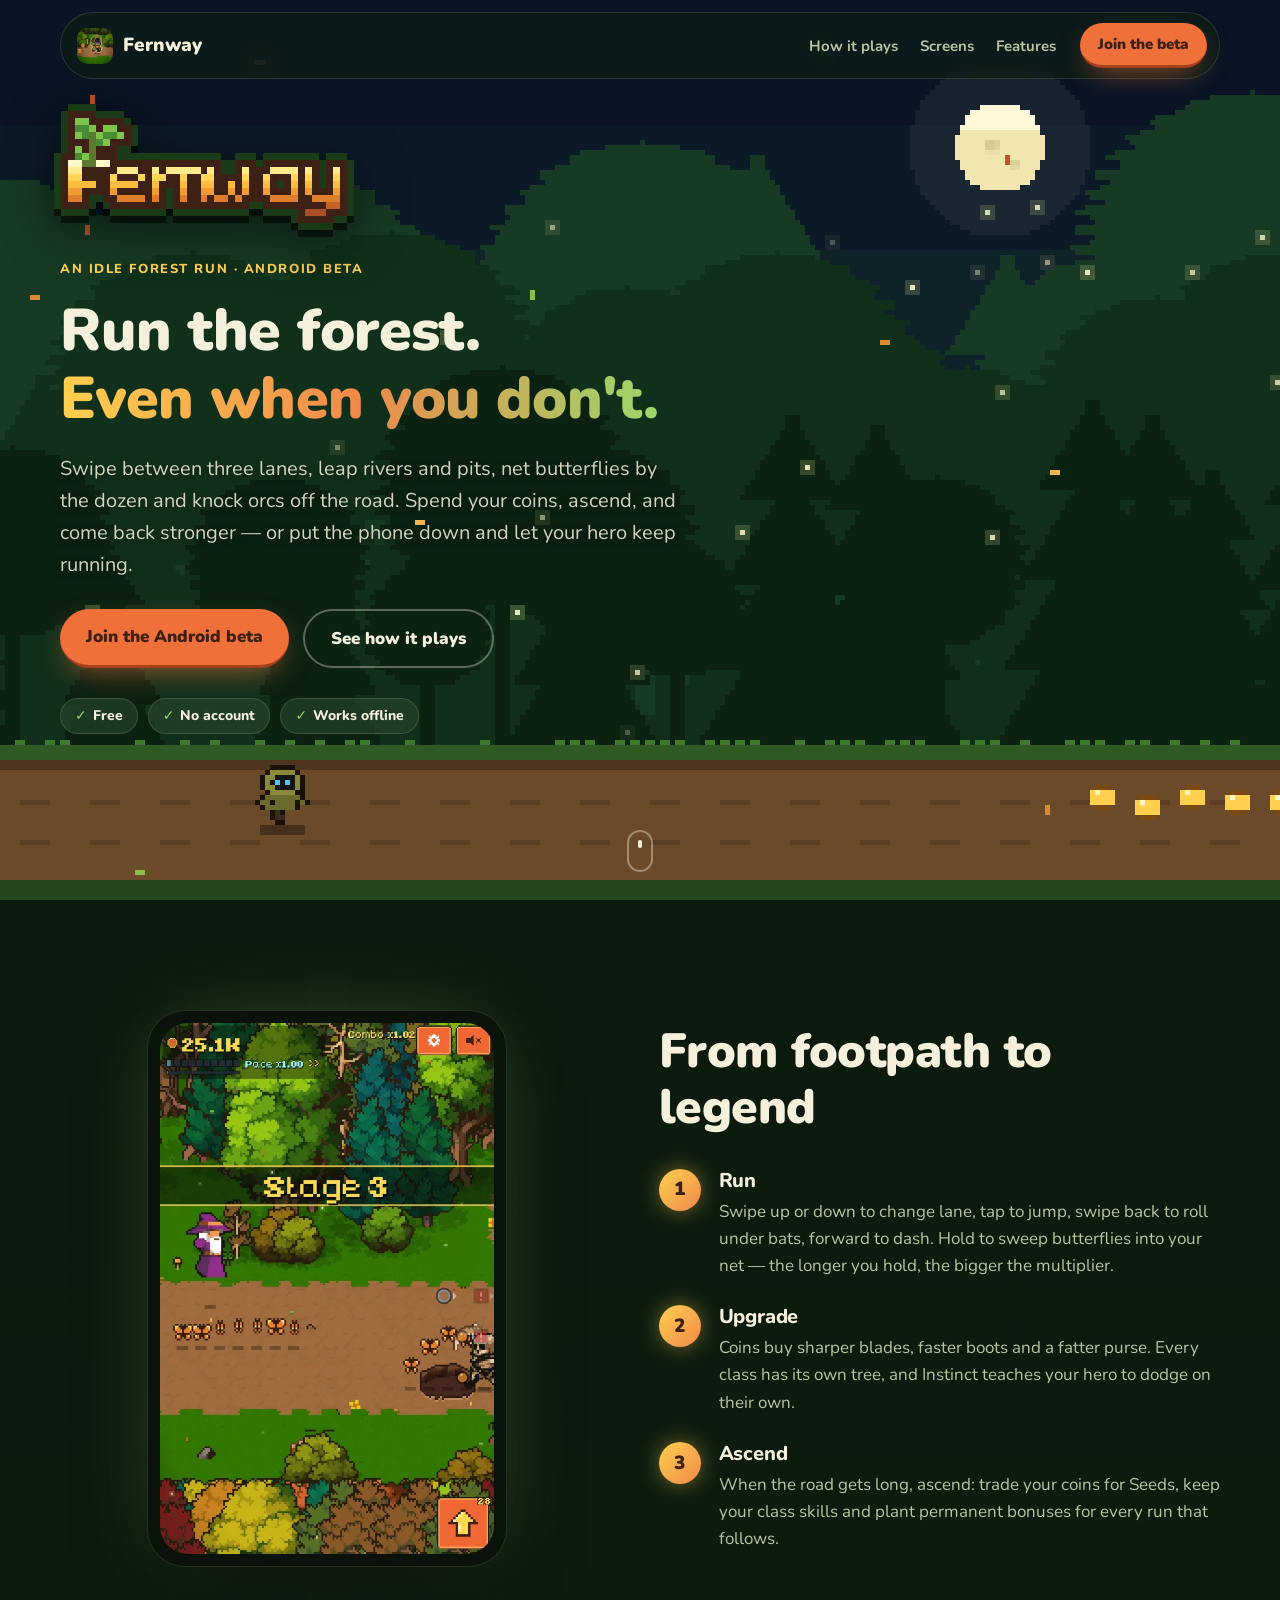
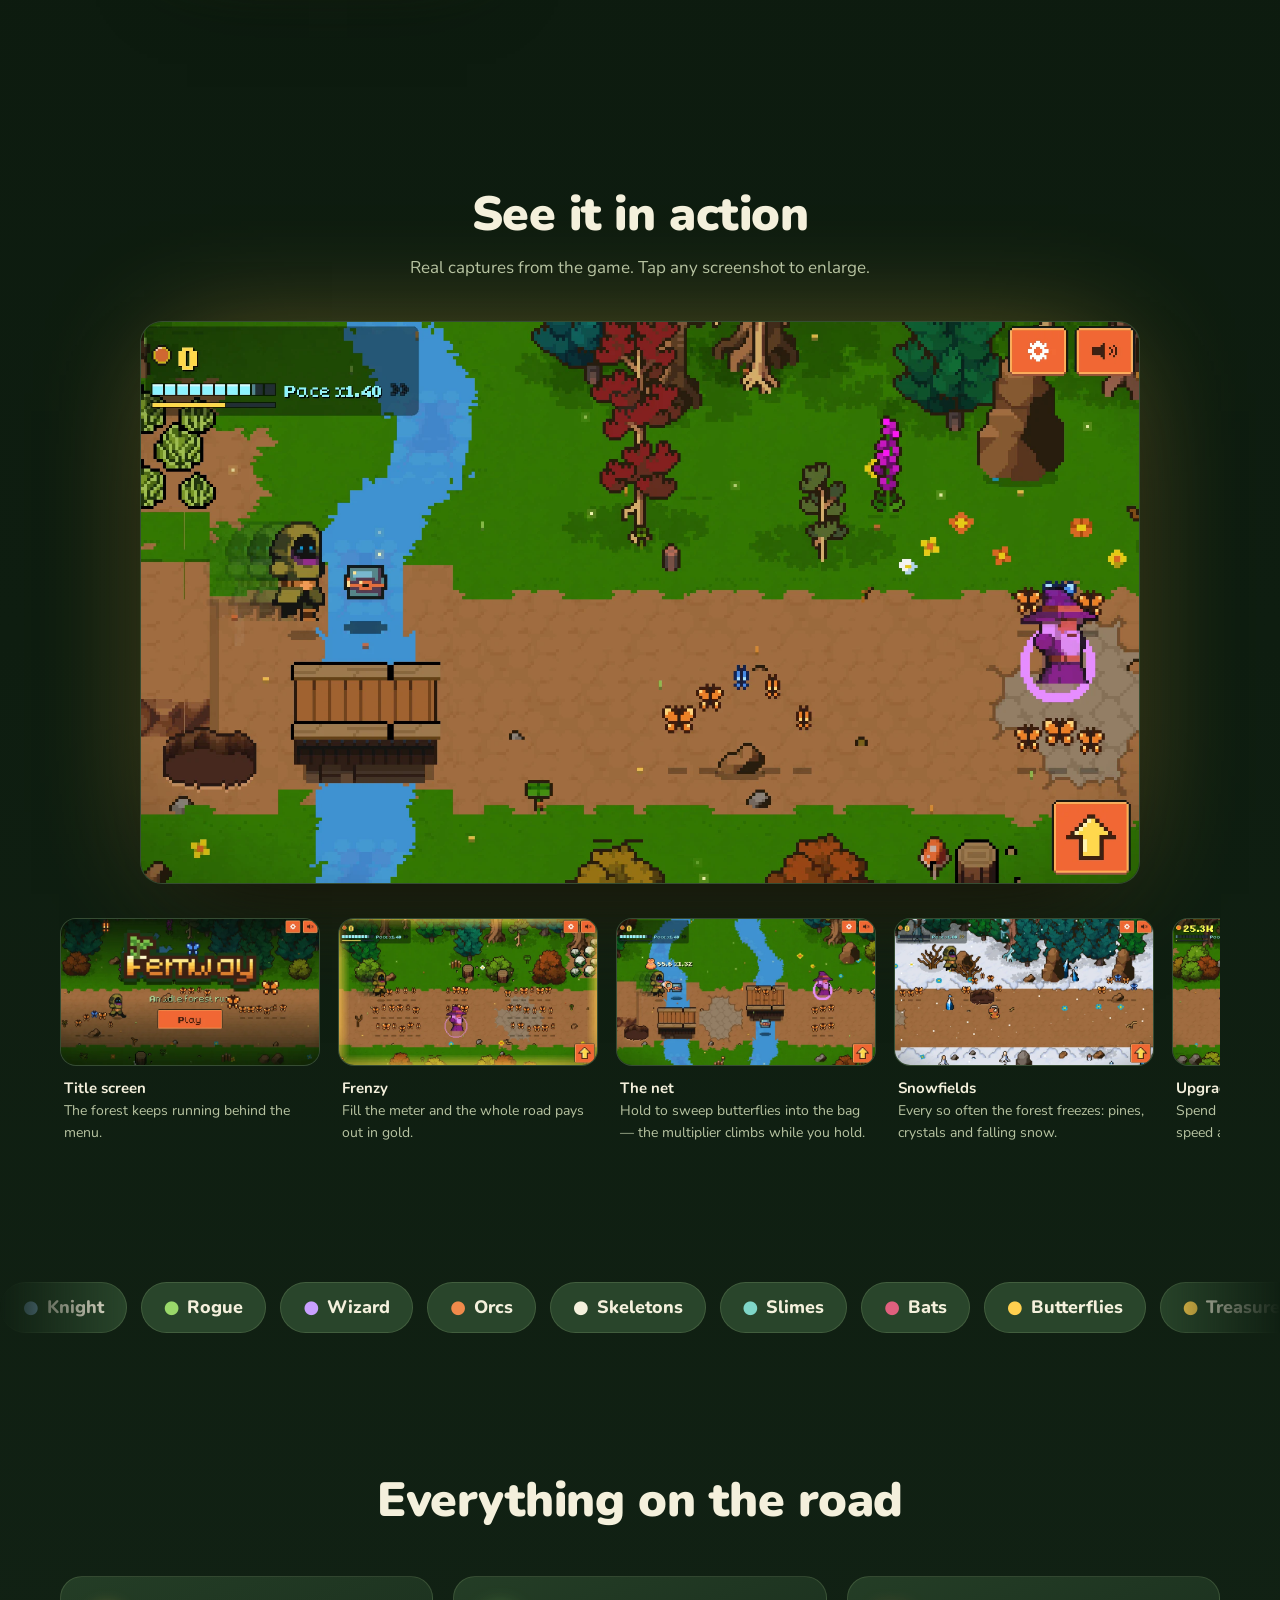
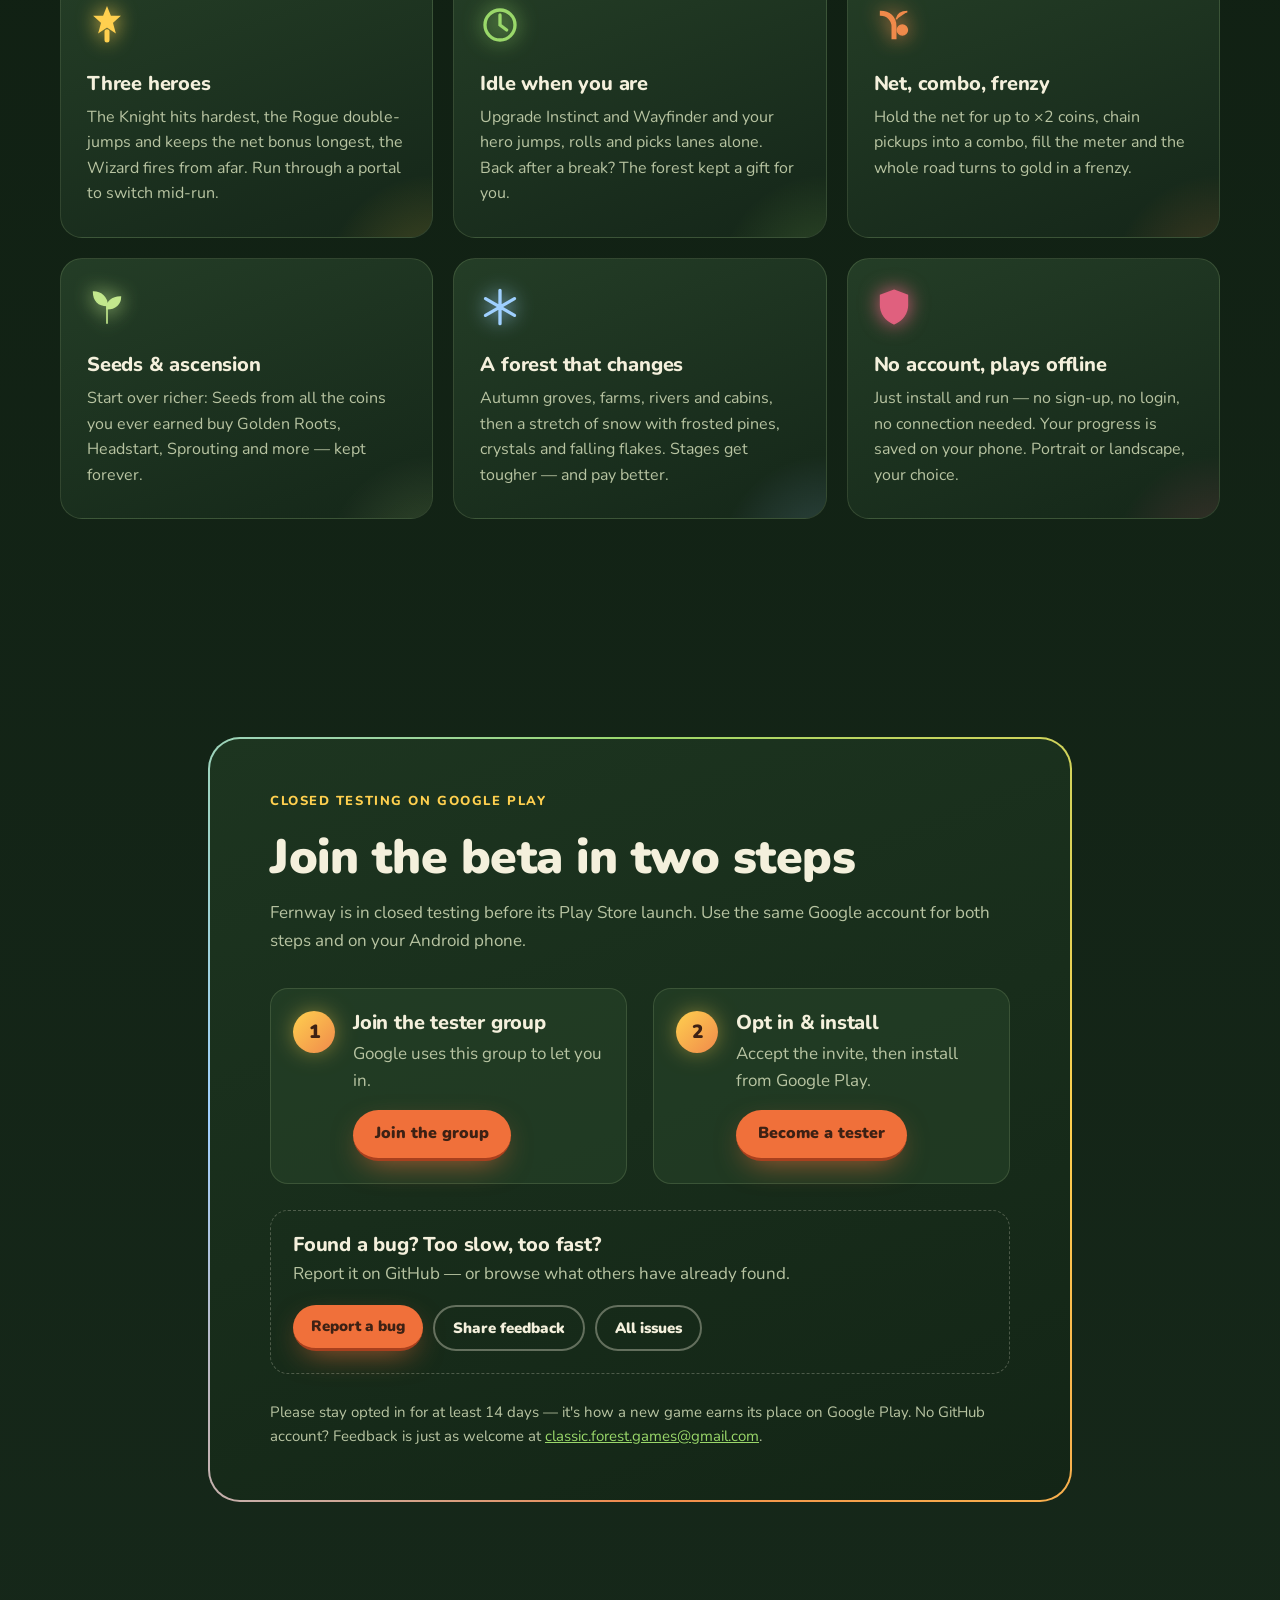
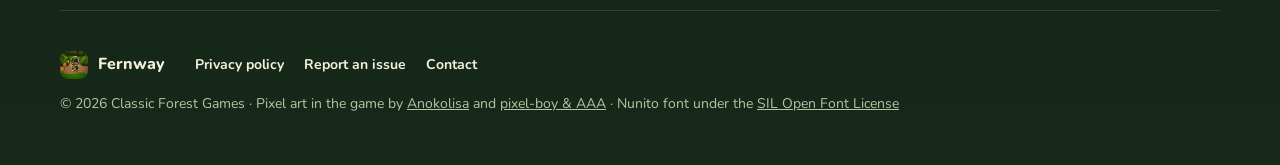
==== index.html @ 469e6cfd "Single-page website for Fernway: pixel forest background, screenshots, features, beta signup, privac" ====
<!doctype html>
<html lang="en">
<head>
<meta charset="utf-8">
<meta name="viewport" content="width=device-width, initial-scale=1">
<title>Fernway — an idle forest run</title>
<meta name="description" content="A pixel-art idle runner for Android: three lanes, three heroes, butterflies, orcs and coins. Swipe, jump and net your way down the forest road, or let your hero run on their own. Free, no account, works offline.">
<meta name="theme-color" content="#0f1f12">
<meta property="og:type" content="website">
<meta property="og:title" content="Fernway — an idle forest run">
<meta property="og:description" content="Swipe between three lanes, catch butterflies, fight orcs, ascend. Or just watch your hero run.">
<meta property="og:image" content="https://alessiom.github.io/fernway-site/img/og.png">
<meta property="og:url" content="https://alessiom.github.io/fernway-site/">
<meta name="twitter:card" content="summary_large_image">
<link rel="icon" type="image/png" sizes="32x32" href="img/favicon-32.png">
<link rel="apple-touch-icon" href="img/apple-touch-icon.png">
<link rel="preload" href="fonts/Nunito.ttf" as="font" type="font/ttf" crossorigin>
<link rel="stylesheet" href="styles.css">
</head>
<body>
<canvas id="forest" aria-hidden="true"></canvas>

<header class="nav">
  <a class="brand" href="#top" aria-label="Fernway, back to top">
    <img src="img/icon-192.png" alt="" width="36" height="36">
    <span>Fernway</span>
  </a>
  <nav aria-label="Sections">
    <a href="#how">How it plays</a>
    <a href="#screens">Screens</a>
    <a href="#features">Features</a>
  </nav>
  <a class="btn btn-small" href="#beta">Join the beta</a>
</header>

<main id="top">
  <section class="hero">
    <div class="hero-copy">
      <img class="logo" src="img/logo.png" width="344" height="152" alt="Fernway">
      <p class="eyebrow">An idle forest run · Android beta</p>
      <h1>Run the forest.<br><span class="grad">Even when you don't.</span></h1>
      <p class="lede">Swipe between three lanes, leap rivers and pits, net butterflies by the dozen and knock
        orcs off the road. Spend your coins, ascend, and come back stronger — or put the phone down and
        let your hero keep running.</p>
      <div class="cta-row">
        <a class="btn" href="#beta">Join the Android beta</a>
        <a class="btn btn-ghost" href="#how">See how it plays</a>
      </div>
      <ul class="badges" aria-label="Highlights">
        <li>Free</li><li>No account</li><li>Works offline</li>
      </ul>
    </div>
    <a class="scroll-hint" href="#how" aria-label="Scroll to how it plays"><span></span></a>
  </section>

  <section id="how" class="section how">
    <div class="how-grid">
      <div class="phone reveal" aria-label="Fernway in portrait on a phone">
        <img src="img/screens/p_run-540.webp" width="540" height="858" alt="Portrait run: the wizard on the forest road with a stage banner, coins and butterflies ahead.">
        <div class="gestures" aria-hidden="true">
          <span class="g g-up">swipe ↑↓ · lane</span>
          <span class="g g-tap">tap · jump</span>
          <span class="g g-hold">hold · net</span>
        </div>
      </div>
      <div class="how-copy">
        <h2 class="reveal">From footpath to legend</h2>
        <ol class="steps">
          <li class="reveal"><span class="num">1</span><div><h3>Run</h3><p>Swipe up or down to change lane, tap to jump, swipe back to roll under bats, forward to dash. Hold to sweep butterflies into your net — the longer you hold, the bigger the multiplier.</p></div></li>
          <li class="reveal"><span class="num">2</span><div><h3>Upgrade</h3><p>Coins buy sharper blades, faster boots and a fatter purse. Every class has its own tree, and Instinct teaches your hero to dodge on their own.</p></div></li>
          <li class="reveal"><span class="num">3</span><div><h3>Ascend</h3><p>When the road gets long, ascend: trade your coins for Seeds, keep your class skills and plant permanent bonuses for every run that follows.</p></div></li>
        </ol>
      </div>
    </div>
  </section>

  <section id="screens" class="section screens">
    <h2 class="reveal center">See it in action</h2>
    <p class="sub center reveal">Real captures from the game. Tap any screenshot to enlarge.</p>
    <figure class="hero-shot reveal">
      <button class="shot" data-i="0" aria-label="Enlarge: forest road with river, bridge and enemies">
        <img src="img/screens/02_forest.webp" width="1920" height="1080" alt="The rogue runs down a three-lane forest road past a river, a wooden bridge, a treasure chest and a line of orcs.">
      </button>
    </figure>
    <div class="gallery" id="gallery">
      <!-- filled by main.js from SHOTS so captions and the lightbox stay in sync -->
    </div>
  </section>

  <section class="chapters" aria-label="Things you meet on the road">
    <div class="marquee"><div class="track" id="track"></div></div>
  </section>

  <section id="features" class="section features">
    <h2 class="reveal center">Everything on the road</h2>
    <div class="cards">
      <article class="card reveal">
        <svg viewBox="0 0 24 24" aria-hidden="true"><path d="M12 2l2 5h5l-4 3.5 1.5 5.5L12 13l-4.5 3 1.5-5.5L5 7h5z"/><rect x="11" y="15" width="2" height="7" rx="1"/></svg>
        <h3>Three heroes</h3>
        <p>The Knight hits hardest, the Rogue double-jumps and keeps the net bonus longest, the Wizard fires from afar. Run through a portal to switch mid-run.</p>
      </article>
      <article class="card reveal">
        <svg viewBox="0 0 24 24" aria-hidden="true"><circle cx="12" cy="12" r="9" fill="none" stroke-width="2"/><path d="M12 6v6l4 3" fill="none" stroke-width="2" stroke-linecap="round"/></svg>
        <h3>Idle when you are</h3>
        <p>Upgrade Instinct and Wayfinder and your hero jumps, rolls and picks lanes alone. Back after a break? The forest kept a gift for you.</p>
      </article>
      <article class="card reveal">
        <svg viewBox="0 0 24 24" aria-hidden="true"><path d="M4 4c5 0 9 3 9 9v7H11v-7c0-4-3-7-7-7z"/><path d="M20 4c-4 0-6 2-6.6 4.6"/><circle cx="17" cy="15" r="3"/></svg>
        <h3>Net, combo, frenzy</h3>
        <p>Hold the net for up to ×2 coins, chain pickups into a combo, fill the meter and the whole road turns to gold in a frenzy.</p>
      </article>
      <article class="card reveal">
        <svg viewBox="0 0 24 24" aria-hidden="true"><path d="M12 22V11"/><path d="M12 11C12 6 8 3 4 3c0 5 3 8 8 8zM12 13c0-4 3-7 8-7 0 4-3 7-8 7z"/></svg>
        <h3>Seeds &amp; ascension</h3>
        <p>Start over richer: Seeds from all the coins you ever earned buy Golden Roots, Headstart, Sprouting and more — kept forever.</p>
      </article>
      <article class="card reveal">
        <svg viewBox="0 0 24 24" aria-hidden="true"><path d="M12 2v20M3.3 7l17.4 10M20.7 7L3.3 17" fill="none" stroke-width="2" stroke-linecap="round"/></svg>
        <h3>A forest that changes</h3>
        <p>Autumn groves, farms, rivers and cabins, then a stretch of snow with frosted pines, crystals and falling flakes. Stages get tougher — and pay better.</p>
      </article>
      <article class="card reveal">
        <svg viewBox="0 0 24 24" aria-hidden="true"><path d="M12 2l8 3v6c0 5-3.4 9.4-8 11-4.6-1.6-8-6-8-11V5z"/></svg>
        <h3>No account, plays offline</h3>
        <p>Just install and run — no sign-up, no login, no connection needed. Your progress is saved on your phone. Portrait or landscape, your choice.</p>
      </article>
    </div>
  </section>

  <section id="beta" class="section beta">
    <div class="beta-card reveal">
      <p class="eyebrow">Closed testing on Google Play</p>
      <h2>Join the beta in two steps</h2>
      <p>Fernway is in closed testing before its Play Store launch. Use the same Google account for both steps and on your Android phone.</p>
      <ol class="join">
        <li><span class="num">1</span><div><h3>Join the tester group</h3><p>Google uses this group to let you in.</p>
          <a class="btn" href="https://groups.google.com/g/fernway-testers" rel="noopener">Join the group</a></div></li>
        <li><span class="num">2</span><div><h3>Opt in &amp; install</h3><p>Accept the invite, then install from Google Play.</p>
          <a class="btn" href="https://play.google.com/apps/testing/com.classicforestgames.fernway" rel="noopener">Become a tester</a></div></li>
      </ol>
      <div class="report">
        <div><h3>Found a bug? Too slow, too fast?</h3>
          <p>Report it on GitHub — or browse what others have already found.</p></div>
        <div class="report-btns">
          <a class="btn btn-small" href="https://github.com/AlessioM/fernway-site/issues/new?template=bug.yml" rel="noopener">Report a bug</a>
          <a class="btn btn-small btn-ghost" href="https://github.com/AlessioM/fernway-site/issues/new?template=feedback.yml" rel="noopener">Share feedback</a>
          <a class="btn btn-small btn-ghost" href="https://github.com/AlessioM/fernway-site/issues" rel="noopener">All issues</a>
        </div>
      </div>
      <p class="fine">Please stay opted in for at least 14 days — it's how a new game earns its place on Google Play.
        No GitHub account? Feedback is just as welcome at
        <a href="mailto:classic.forest.games@gmail.com">classic.forest.games@gmail.com</a>.</p>
    </div>
  </section>
</main>

<footer class="foot">
  <div class="foot-brand"><img src="img/icon-192.png" alt="" width="28" height="28"> Fernway</div>
  <nav aria-label="Footer">
    <a href="privacy/">Privacy policy</a>
    <a href="https://github.com/AlessioM/fernway-site/issues" rel="noopener">Report an issue</a>
    <a href="mailto:classic.forest.games@gmail.com">Contact</a>
  </nav>
  <p>© 2026 Classic Forest Games · Pixel art in the game by <a href="https://anokolisa.itch.io/" rel="noopener">Anokolisa</a>
    and <a href="https://pixel-boy.itch.io/ninja-adventure-asset-pack" rel="noopener">pixel-boy &amp; AAA</a> ·
    Nunito font under the <a href="fonts/OFL.txt">SIL Open Font License</a></p>
</footer>

<dialog id="lightbox" aria-label="Screenshot viewer">
  <button class="lb-close" aria-label="Close">×</button>
  <button class="lb-nav lb-prev" aria-label="Previous screenshot">‹</button>
  <figure><img id="lb-img" alt=""><figcaption id="lb-cap"></figcaption></figure>
  <button class="lb-nav lb-next" aria-label="Next screenshot">›</button>
</dialog>

<script src="main.js"></script>
</body>
</html>
---- styles.css ----
@font-face {
  font-family: "Nunito";
  src: url("fonts/Nunito.ttf") format("truetype");
  font-weight: 200 1000;
  font-display: swap;
}

:root {
  color-scheme: dark;
  /* palette taken from the game: forest night, leaf green, coin gold, wood-button orange */
  --bg: #0b170d;
  --bg-2: #16281a;
  --panel: #1b301e;
  --panel-2: #29452b;
  --line: rgba(205, 235, 170, 0.15);
  --text: #f4f0dc;
  --muted: #b8c4a2;
  --leaf: #9ad86a;
  --btn: #f0703a;
  --ink: #3d2114;
  --gold: #ffd04f;
  --autumn: #f08a4b;
  --frost: #9fd0ff;
  --berry: #e0607e;
  --radius: 22px;
  --max: 1160px;
}

* { box-sizing: border-box; }
html { scroll-behavior: smooth; }
body {
  margin: 0;
  font-family: "Nunito", system-ui, sans-serif;
  font-size: 17px;
  line-height: 1.6;
  color: var(--text);
  background: linear-gradient(180deg, var(--bg) 0%, #0e1d10 45%, var(--bg-2) 100%);
  background-color: var(--bg);
  overflow-x: hidden;
}
img { max-width: 100%; height: auto; display: block; }
a { color: var(--leaf); }
h1, h2, h3 { line-height: 1.15; margin: 0; font-weight: 900; letter-spacing: -0.01em; }
h2 { font-size: clamp(30px, 4.4vw, 48px); }
h3 { font-size: 20px; font-weight: 800; }
p { margin: 0; }
.center { text-align: center; }

#forest {
  image-rendering: pixelated;
  position: fixed;
  inset: 0;
  width: 100%;
  height: 100%;
  z-index: -1;
  display: block;
}

/* ---------- nav ---------- */
.nav {
  position: fixed;
  top: 12px;
  left: 50%;
  translate: -50% 0;
  width: min(var(--max), calc(100% - 24px));
  z-index: 10;
  display: flex;
  align-items: center;
  gap: 24px;
  padding: 10px 12px 10px 16px;
  border-radius: 999px;
  background: rgba(14, 30, 16, 0.6);
  border: 1px solid var(--line);
  backdrop-filter: blur(14px) saturate(140%);
  -webkit-backdrop-filter: blur(14px) saturate(140%);
}
.brand { display: flex; align-items: center; gap: 10px; color: var(--text); text-decoration: none; font-weight: 900; font-size: 19px; }
.brand img { border-radius: 10px; }
.nav nav { display: flex; gap: 22px; margin-left: auto; }
.nav nav a { color: var(--muted); text-decoration: none; font-weight: 700; font-size: 15px; transition: color .2s; }
.nav nav a:hover { color: var(--text); }

/* ---------- buttons ---------- */
.btn {
  display: inline-flex;
  align-items: center;
  justify-content: center;
  gap: 8px;
  padding: 14px 26px;
  border-radius: 999px;
  background: var(--btn);
  color: var(--ink);
  font-weight: 900;
  font-size: 17px;
  text-decoration: none;
  border-bottom: 3px solid #a8401e;
  box-shadow: 0 0 0 0 rgba(240, 112, 58, .5), 0 10px 30px -10px rgba(240, 112, 58, .7);
  transition: transform .2s, box-shadow .3s, background .2s;
}
.btn:hover { transform: translateY(-2px); box-shadow: 0 0 0 6px rgba(240, 112, 58, .16), 0 16px 36px -10px rgba(240, 112, 58, .8); }
.btn:focus-visible, .shot:focus-visible, .gallery button:focus-visible { outline: 3px solid var(--gold); outline-offset: 3px; }
.btn-ghost { background: transparent; color: var(--text); border: 2px solid rgba(244, 240, 220, .35); box-shadow: none; }
.btn-ghost:hover { border-color: var(--text); box-shadow: none; background: rgba(255, 255, 255, .05); }
.btn-small { padding: 9px 18px; font-size: 15px; }

/* ---------- hero ---------- */
.hero {
  position: relative;
  min-height: 100svh;
  width: min(var(--max), calc(100% - 32px));
  margin: 0 auto;
  display: flex;
  align-items: flex-start;
  padding: 104px 0 80px;
}
.hero-copy { max-width: 700px; }
.logo { width: clamp(200px, 24vw, 300px); height: auto; image-rendering: pixelated; margin: 0 0 22px -6px; filter: drop-shadow(0 10px 24px rgba(0, 0, 0, .55)); animation: bob 4s ease-in-out infinite; }
@keyframes bob { 50% { transform: translateY(-6px); } }
.eyebrow { color: var(--gold); font-weight: 800; letter-spacing: .12em; text-transform: uppercase; font-size: 13px; margin-bottom: 18px; }
.hero h1 { font-size: clamp(34px, 4.6vw, 62px); }
.grad {
  background: linear-gradient(90deg, var(--gold), var(--autumn) 50%, var(--leaf));
  -webkit-background-clip: text;
  background-clip: text;
  color: transparent;
}
.lede { color: var(--text); opacity: .86; font-size: clamp(17px, 1.6vw, 20px); margin: 20px 0 28px; max-width: 31em; text-shadow: 0 2px 8px rgba(0, 0, 0, .6); }
.cta-row { display: flex; flex-wrap: wrap; gap: 14px; }
.badges { list-style: none; padding: 0; margin: 30px 0 0; display: flex; flex-wrap: wrap; gap: 10px; }
.badges li {
  font-size: 14px; font-weight: 800; color: var(--text);
  padding: 6px 14px; border-radius: 999px;
  background: rgba(41, 69, 43, .65); border: 1px solid var(--line);
}
.badges li::before { content: "✓"; color: var(--leaf); margin-right: 6px; }
.scroll-hint { position: absolute; left: 50%; bottom: 28px; translate: -50% 0; width: 26px; height: 42px; border: 2px solid rgba(244, 240, 220, .4); border-radius: 14px; }
.scroll-hint span { position: absolute; left: 50%; top: 8px; width: 4px; height: 8px; margin-left: -2px; border-radius: 2px; background: var(--text); animation: wheel 1.8s infinite; }
@keyframes wheel { 0% { opacity: 0; transform: translateY(0); } 30% { opacity: 1; } 100% { opacity: 0; transform: translateY(14px); } }

/* ---------- sections ---------- */
.section { width: min(var(--max), calc(100% - 32px)); margin: 0 auto; padding: 110px 0; }
.sub { color: var(--muted); margin: 12px auto 40px; }

/* ---------- how it plays ---------- */
.how-grid { display: grid; grid-template-columns: minmax(0, 1fr) minmax(0, 1.05fr); gap: 64px; align-items: center; }
.phone {
  position: relative;
  justify-self: center;
  width: min(360px, 88vw);
  padding: 12px;
  border-radius: 38px;
  background: #0a120b;
  border: 1px solid var(--line);
  box-shadow: 0 40px 80px -40px rgba(0, 0, 0, .9), 0 0 90px -30px rgba(154, 216, 106, .45);
}
.phone img { border-radius: 28px; image-rendering: auto; }
.gestures { position: absolute; inset: 12px; pointer-events: none; }
.g {
  position: absolute; left: 50%; translate: -50% 0; white-space: nowrap;
  padding: 6px 14px; border-radius: 999px; font-weight: 800; font-size: 14px;
  background: rgba(11, 23, 13, .82); border: 1px solid var(--line); color: var(--text);
  opacity: 0; animation: hint 7.5s infinite;
}
.g-up { top: 58%; }
.g-tap { top: 58%; animation-delay: 2.5s; }
.g-hold { top: 58%; animation-delay: 5s; }
@keyframes hint { 0% { opacity: 0; transform: translateY(8px); } 5%, 28% { opacity: 1; transform: none; } 33%, 100% { opacity: 0; transform: translateY(-8px); } }
.steps, .join { list-style: none; margin: 34px 0 0; padding: 0; display: grid; gap: 26px; }
.steps li, .join li { display: flex; gap: 18px; align-items: flex-start; }
.steps p, .join p { color: var(--muted); margin-top: 6px; }
.num {
  flex: none; width: 42px; height: 42px; border-radius: 50%;
  display: grid; place-items: center; font-weight: 900; font-size: 19px;
  color: var(--ink); background: linear-gradient(135deg, var(--gold), var(--autumn));
  box-shadow: 0 0 24px -4px rgba(255, 208, 79, .7);
}

/* ---------- screenshots ---------- */
.hero-shot { margin: 0 auto 28px; max-width: 1000px; }
.shot, .gallery button {
  all: unset;
  cursor: zoom-in;
  display: block;
  border-radius: var(--radius);
  overflow: hidden;
  border: 1px solid var(--line);
  background: var(--panel);
}
.hero-shot .shot { box-shadow: 0 50px 100px -40px rgba(0, 0, 0, .9), 0 0 120px -30px rgba(255, 208, 79, .45); transition: transform .4s; }
.hero-shot .shot:hover { transform: scale(1.012); }
.gallery {
  display: grid;
  grid-auto-flow: column;
  grid-auto-columns: minmax(260px, 31%);
  gap: 18px;
  overflow-x: auto;
  scroll-snap-type: x mandatory;
  padding: 6px 2px 18px;
  scrollbar-width: thin;
  scrollbar-color: var(--panel-2) transparent;
}
.gallery figure { margin: 0; scroll-snap-align: start; }
.gallery button { border-radius: 16px; transition: transform .3s, border-color .3s; }
.gallery button:hover { transform: translateY(-4px); border-color: rgba(255, 208, 79, .6); }
.gallery figcaption { color: var(--muted); font-size: 14px; margin-top: 10px; padding: 0 4px; }
.gallery figcaption b { color: var(--text); display: block; font-size: 15px; }

/* ---------- chapter marquee ---------- */
.chapters { padding: 10px 0 30px; overflow: hidden; -webkit-mask-image: linear-gradient(90deg, transparent, #000 10%, #000 90%, transparent); mask-image: linear-gradient(90deg, transparent, #000 10%, #000 90%, transparent); }
.marquee .track { display: flex; gap: 14px; width: max-content; animation: marquee 48s linear infinite; }
.chapters:hover .track { animation-play-state: paused; }
.chip { padding: 10px 22px; border-radius: 999px; background: var(--panel-2); font-weight: 800; white-space: nowrap; font-size: 18px; }
.chip b { margin-right: 8px; }
@keyframes marquee { to { transform: translateX(-50%); } }

/* ---------- features ---------- */
.cards { display: grid; grid-template-columns: repeat(3, minmax(0, 1fr)); gap: 20px; margin-top: 48px; }
.card {
  position: relative;
  padding: 28px 26px 30px;
  border-radius: var(--radius);
  background: linear-gradient(160deg, rgba(41, 69, 43, .8), rgba(22, 40, 26, .8));
  border: 1px solid var(--line);
  overflow: hidden;
  transition: transform .3s, border-color .3s;
}
.card::after {
  content: ""; position: absolute; inset: auto -30% -60% auto; width: 220px; height: 220px; border-radius: 50%;
  background: radial-gradient(circle, var(--glow, rgba(154, 216, 106, .25)), transparent 70%);
  transition: transform .5s;
}
.card:hover { transform: translateY(-4px); border-color: rgba(244, 240, 220, .3); }
.card:hover::after { transform: scale(1.4); }
.card svg { width: 40px; height: 40px; fill: var(--accent, var(--leaf)); stroke: var(--accent, var(--leaf)); margin-bottom: 18px; filter: drop-shadow(0 0 10px var(--accent, var(--leaf))); }
.card p { color: var(--muted); margin-top: 10px; font-size: 16px; }
.card:nth-child(1) { --accent: var(--gold); --glow: rgba(255, 208, 79, .22); }
.card:nth-child(2) { --accent: var(--leaf); --glow: rgba(154, 216, 106, .22); }
.card:nth-child(3) { --accent: var(--autumn); --glow: rgba(240, 138, 75, .22); }
.card:nth-child(4) { --accent: #c3e88d; --glow: rgba(195, 232, 141, .2); }
.card:nth-child(5) { --accent: var(--frost); --glow: rgba(159, 208, 255, .22); }
.card:nth-child(6) { --accent: var(--berry); --glow: rgba(224, 96, 126, .22); }

/* ---------- beta ---------- */
.beta-card {
  position: relative;
  max-width: 860px;
  margin: 0 auto;
  padding: 52px clamp(22px, 5vw, 60px);
  border-radius: 30px;
  background: rgba(22, 40, 26, .9);
  isolation: isolate;
}
.beta-card::before {
  content: ""; position: absolute; inset: -2px; border-radius: 32px; z-index: -1;
  background: conic-gradient(from var(--ang, 0deg), var(--leaf), var(--gold), var(--autumn), var(--frost), var(--leaf));
  animation: spin 8s linear infinite;
}
.beta-card::after { content: ""; position: absolute; inset: 0; border-radius: 30px; z-index: -1; background: linear-gradient(160deg, #1d3520, #132516); }
@property --ang { syntax: "<angle>"; initial-value: 0deg; inherits: false; }
@keyframes spin { to { --ang: 360deg; } }
.beta-card > p:not(.eyebrow):not(.fine) { color: var(--muted); margin-top: 14px; }
.join { grid-template-columns: 1fr 1fr; margin-top: 34px; }
.join li { background: rgba(41, 69, 43, .55); border: 1px solid var(--line); border-radius: 18px; padding: 22px; }
.join .btn { margin-top: 16px; padding: 11px 22px; font-size: 16px; }
.report { display: flex; flex-wrap: wrap; align-items: center; justify-content: space-between; gap: 18px; margin-top: 26px; padding: 22px; border-radius: 18px; border: 1px dashed rgba(244, 240, 220, .25); }
.report p { color: var(--muted); margin-top: 4px; }
.report-btns { display: flex; flex-wrap: wrap; gap: 10px; }
.fine { color: var(--muted); font-size: 15px; margin-top: 26px; }

/* ---------- footer ---------- */
.foot { width: min(var(--max), calc(100% - 32px)); margin: 0 auto; padding: 40px 0 50px; border-top: 1px solid var(--line); display: flex; flex-wrap: wrap; gap: 14px 30px; align-items: center; color: var(--muted); font-size: 14px; }
.foot-brand { display: flex; align-items: center; gap: 10px; color: var(--text); font-weight: 800; font-size: 16px; }
.foot-brand img { border-radius: 8px; }
.foot nav { display: flex; gap: 20px; }
.foot nav a { color: var(--text); text-decoration: none; font-weight: 700; }
.foot p { width: 100%; }
.foot p a { color: var(--muted); }

/* ---------- lightbox ---------- */
dialog#lightbox {
  border: 0; padding: 0; background: transparent; color: var(--text);
  max-width: min(1400px, 94vw); width: 100%;
  overflow: visible;
}
dialog#lightbox::backdrop { background: rgba(5, 12, 6, .9); backdrop-filter: blur(6px); }
dialog#lightbox figure { margin: 0; }
dialog#lightbox img { width: 100%; border-radius: 16px; box-shadow: 0 30px 80px rgba(0, 0, 0, .7); }
dialog#lightbox figcaption { text-align: center; color: var(--muted); margin-top: 14px; }
.lb-close, .lb-nav {
  position: absolute; border: 0; cursor: pointer; color: var(--text);
  background: rgba(41, 69, 43, .9); border-radius: 50%; width: 46px; height: 46px; font-size: 28px; line-height: 1;
  font-family: inherit; display: grid; place-items: center;
}
.lb-close { top: -58px; right: 0; }
.lb-nav { top: 50%; translate: 0 -100%; }
.lb-prev { left: -60px; }
.lb-next { right: -60px; }

/* ---------- reveal on scroll ---------- */
.reveal { opacity: 0; transform: translateY(26px); transition: opacity .8s ease, transform .8s cubic-bezier(.2, .7, .2, 1); }
.reveal.in { opacity: 1; transform: none; }
.chip { border: 1px solid var(--line); }
.no-js .reveal { opacity: 1; transform: none; }

/* ---------- responsive ---------- */
@media (max-width: 920px) {
  .how-grid { grid-template-columns: 1fr; gap: 48px; }
  .phone { order: 2; }
  .cards { grid-template-columns: 1fr 1fr; }
  .lb-prev { left: 6px; } .lb-next { right: 6px; }
}
@media (max-width: 640px) {
  body { font-size: 16px; }
  .nav { gap: 10px; }
  .nav nav { display: none; }
  .nav .btn-small { margin-left: auto; }
  .hero { align-items: flex-start; padding: 96px 0 90px; }
  .section { padding: 80px 0; }
  .cards, .join { grid-template-columns: 1fr; }
  .gallery { grid-auto-columns: 82%; }
  .logo { margin-left: 0; }
  .cta-row .btn { flex: 1 1 auto; }
}

@media (prefers-reduced-motion: reduce) {
  html { scroll-behavior: auto; }
  *, *::before, *::after { animation: none !important; transition: none !important; }
  .reveal { opacity: 1; transform: none; }
}
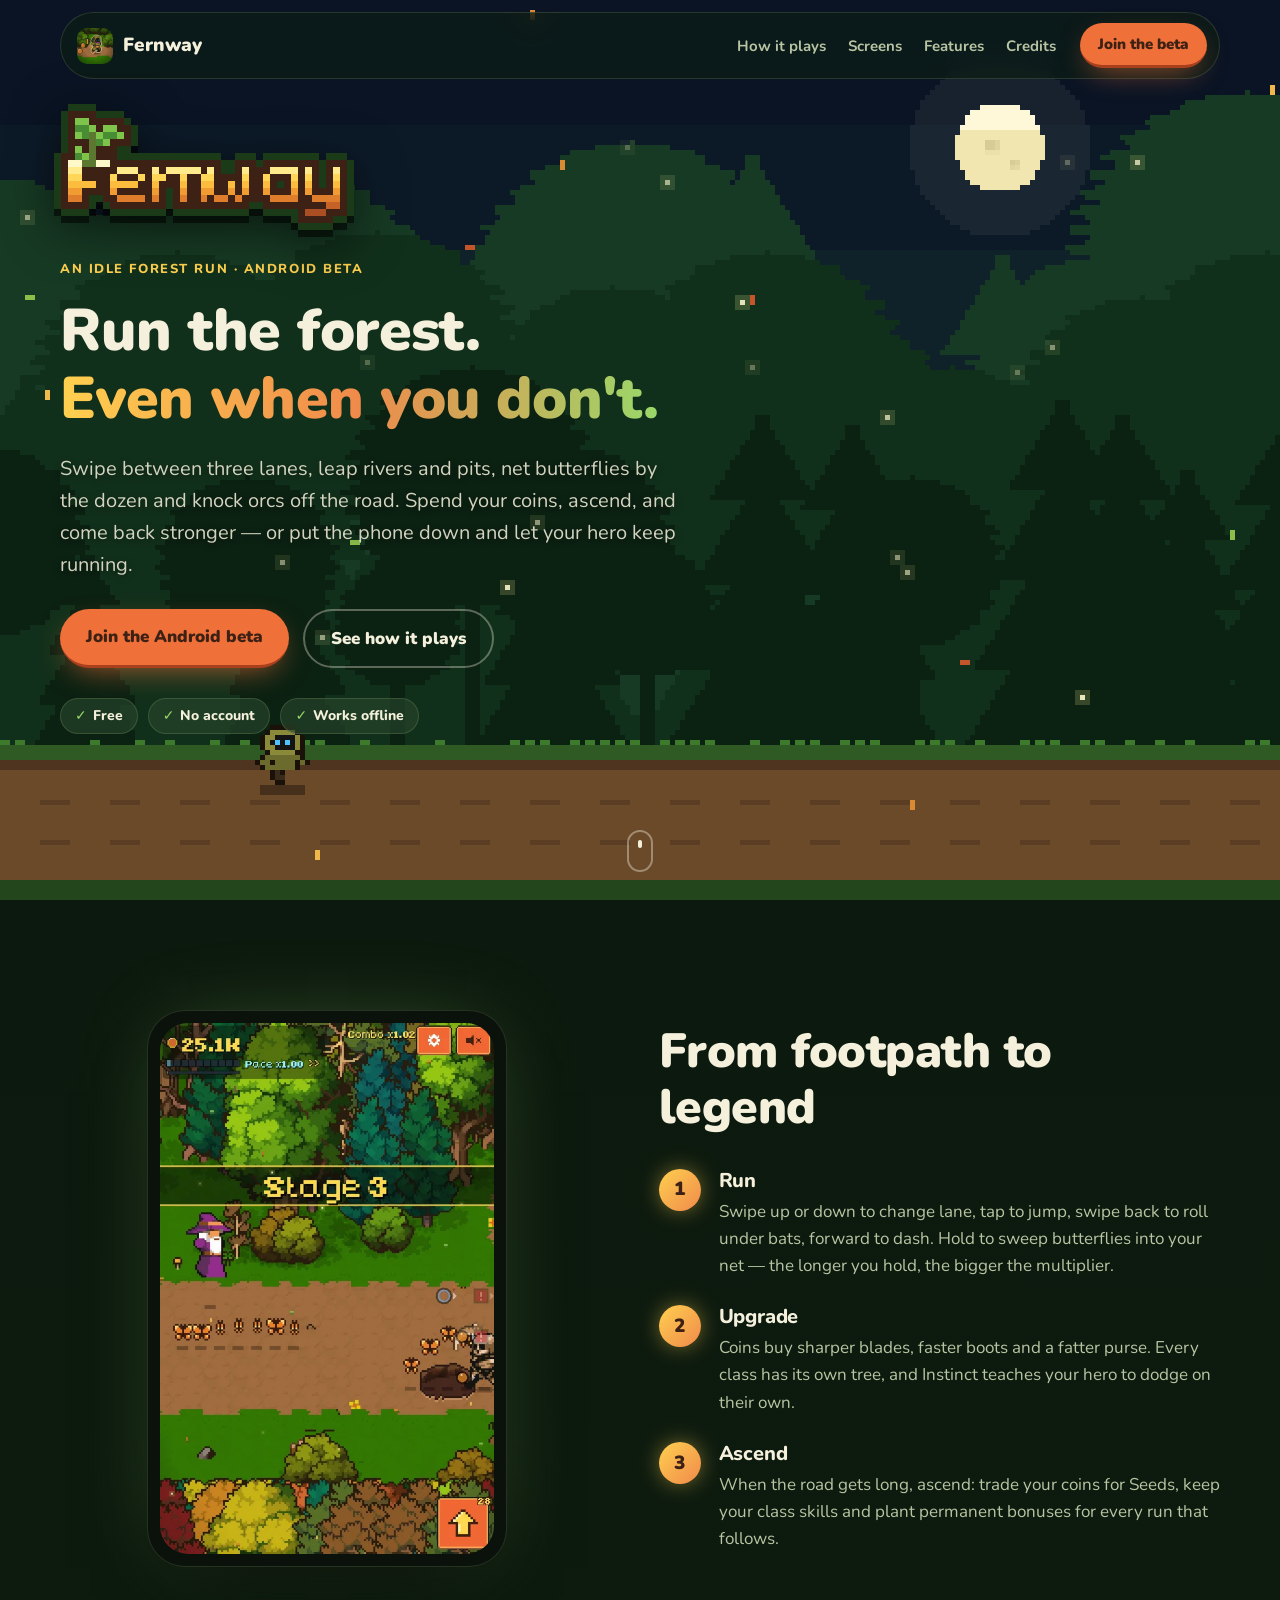
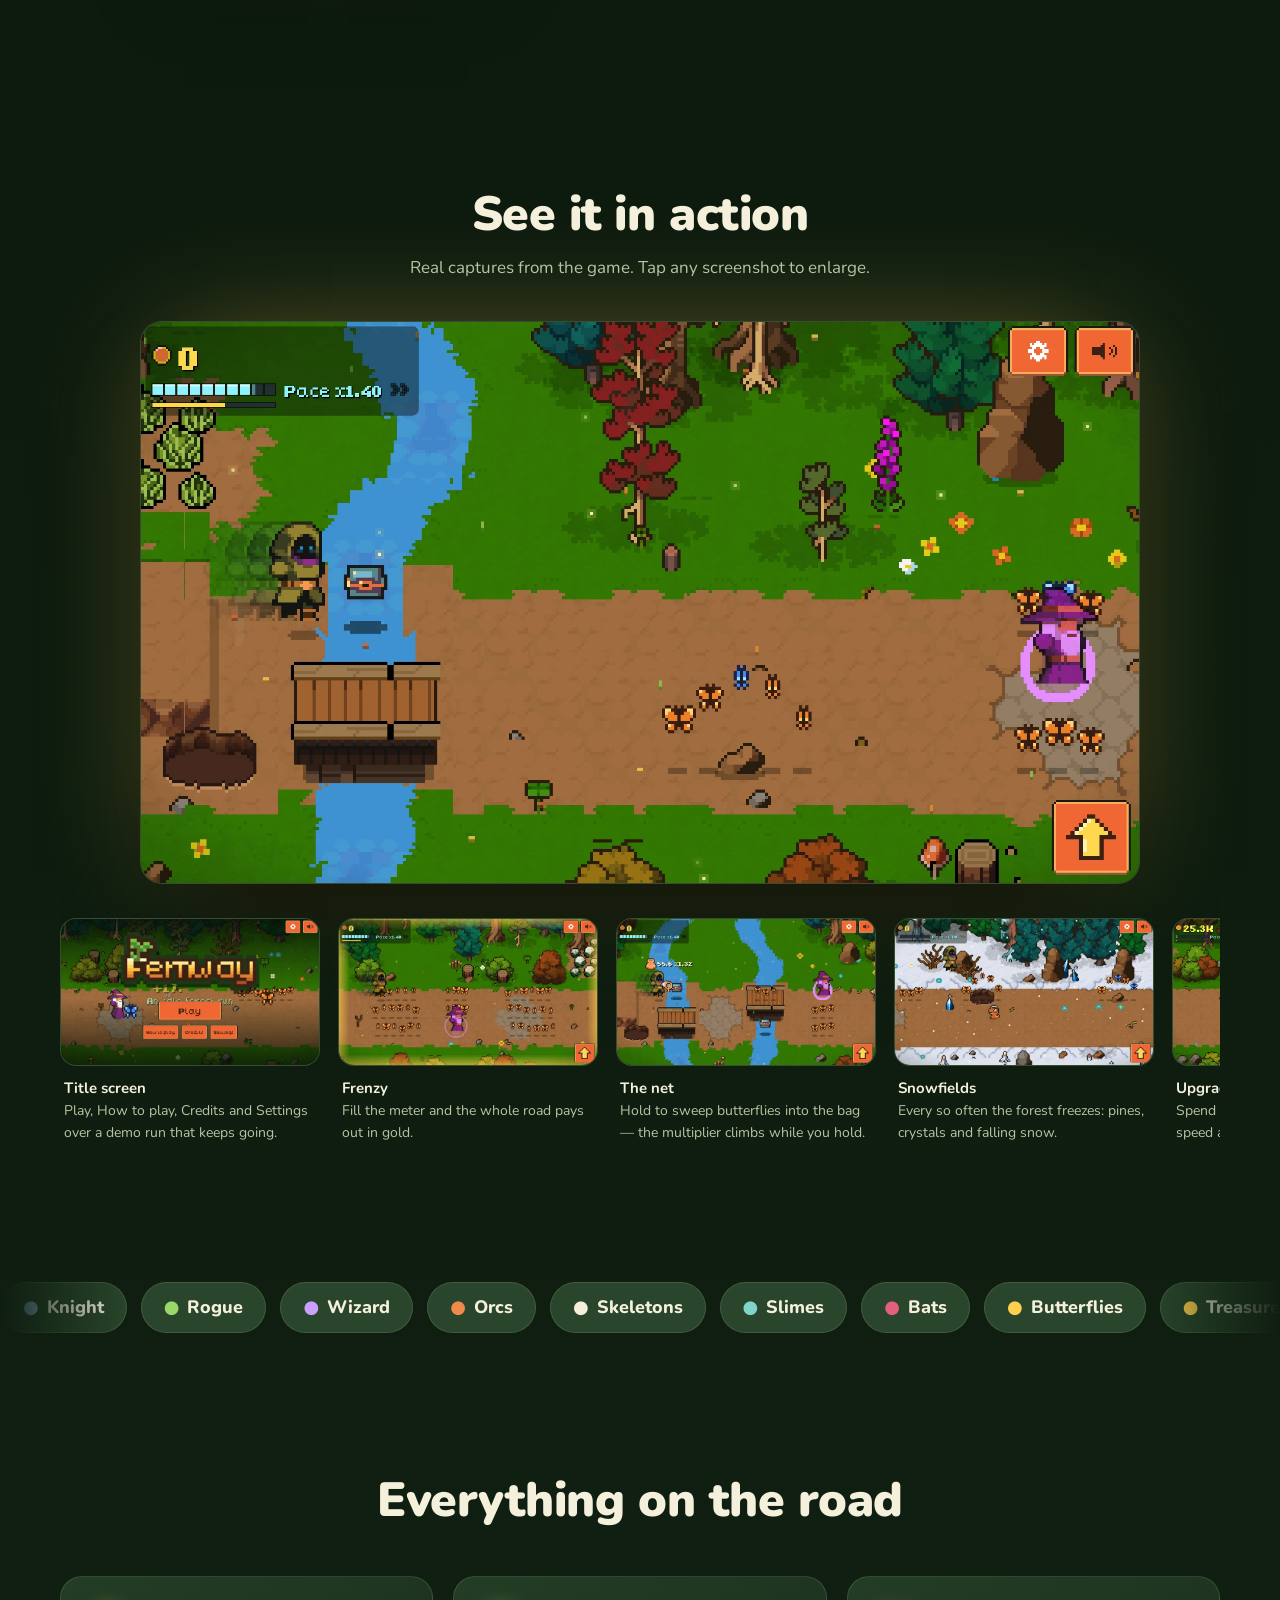
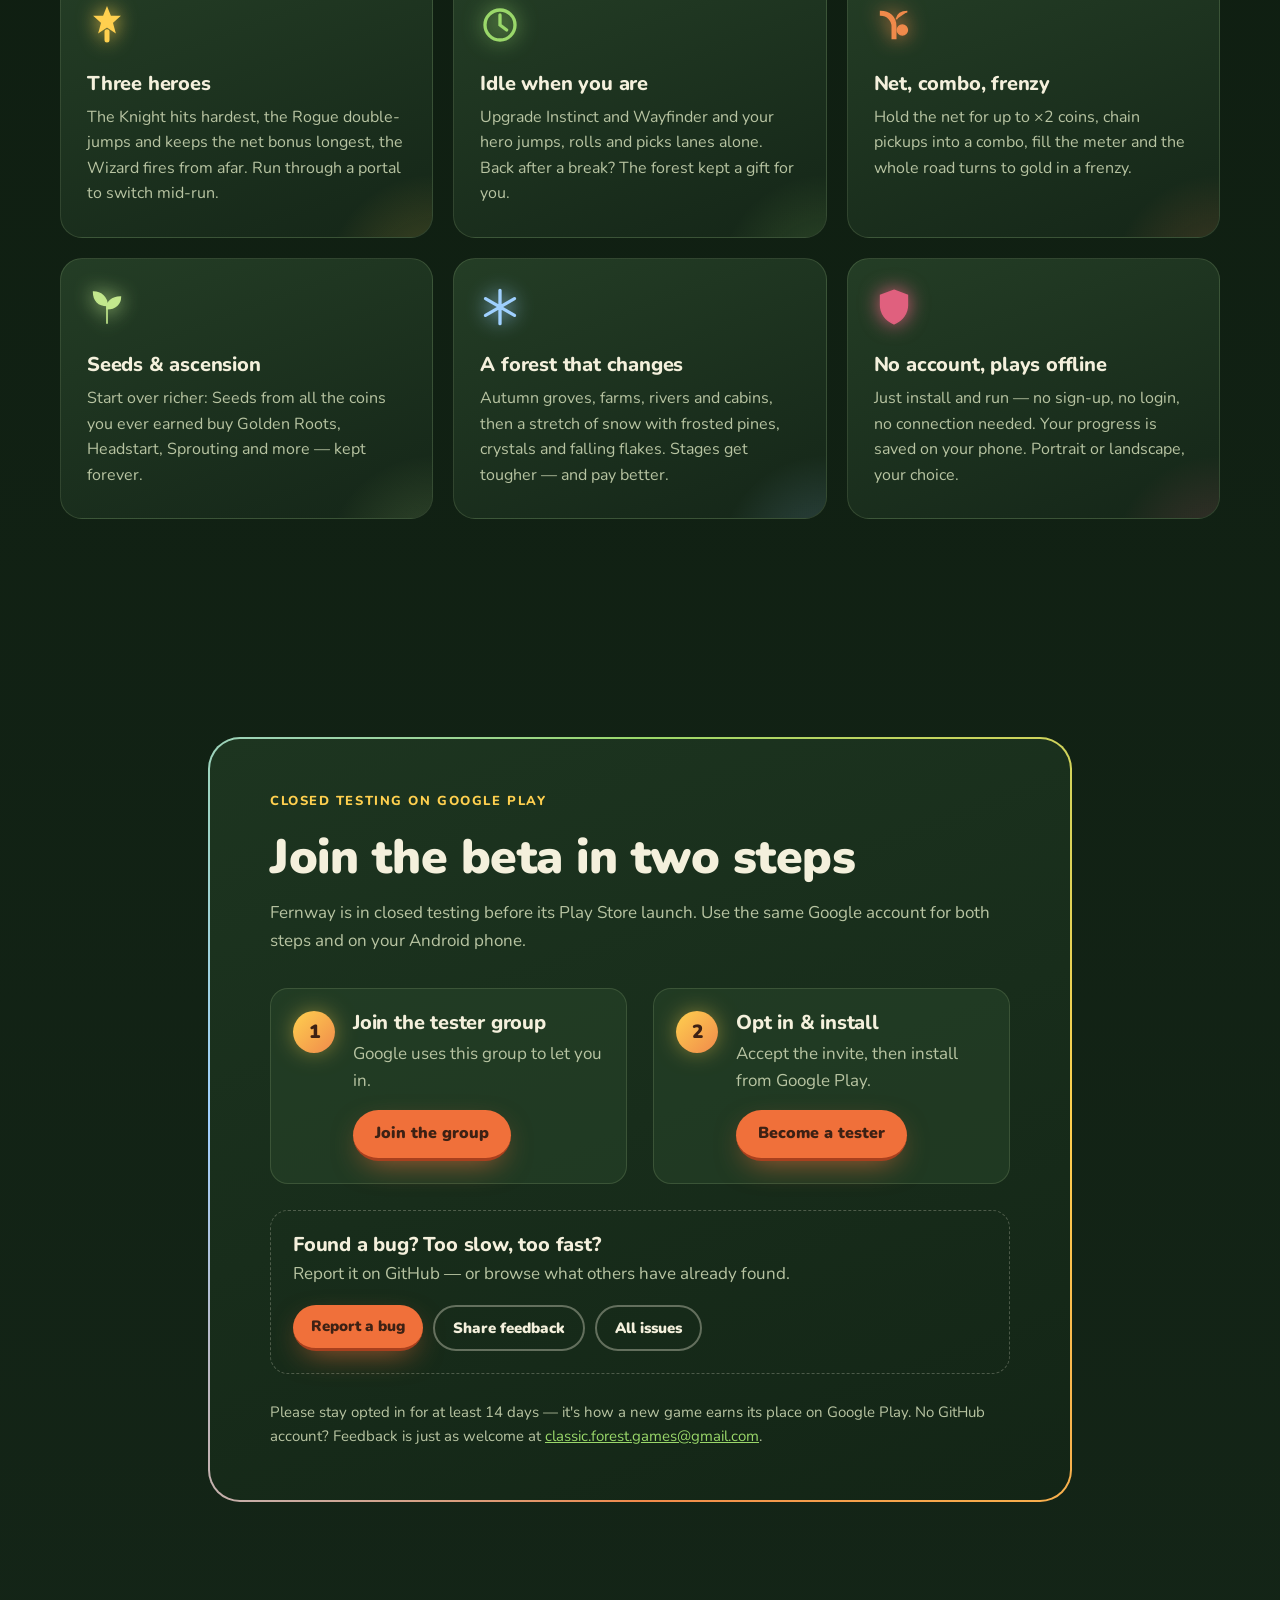
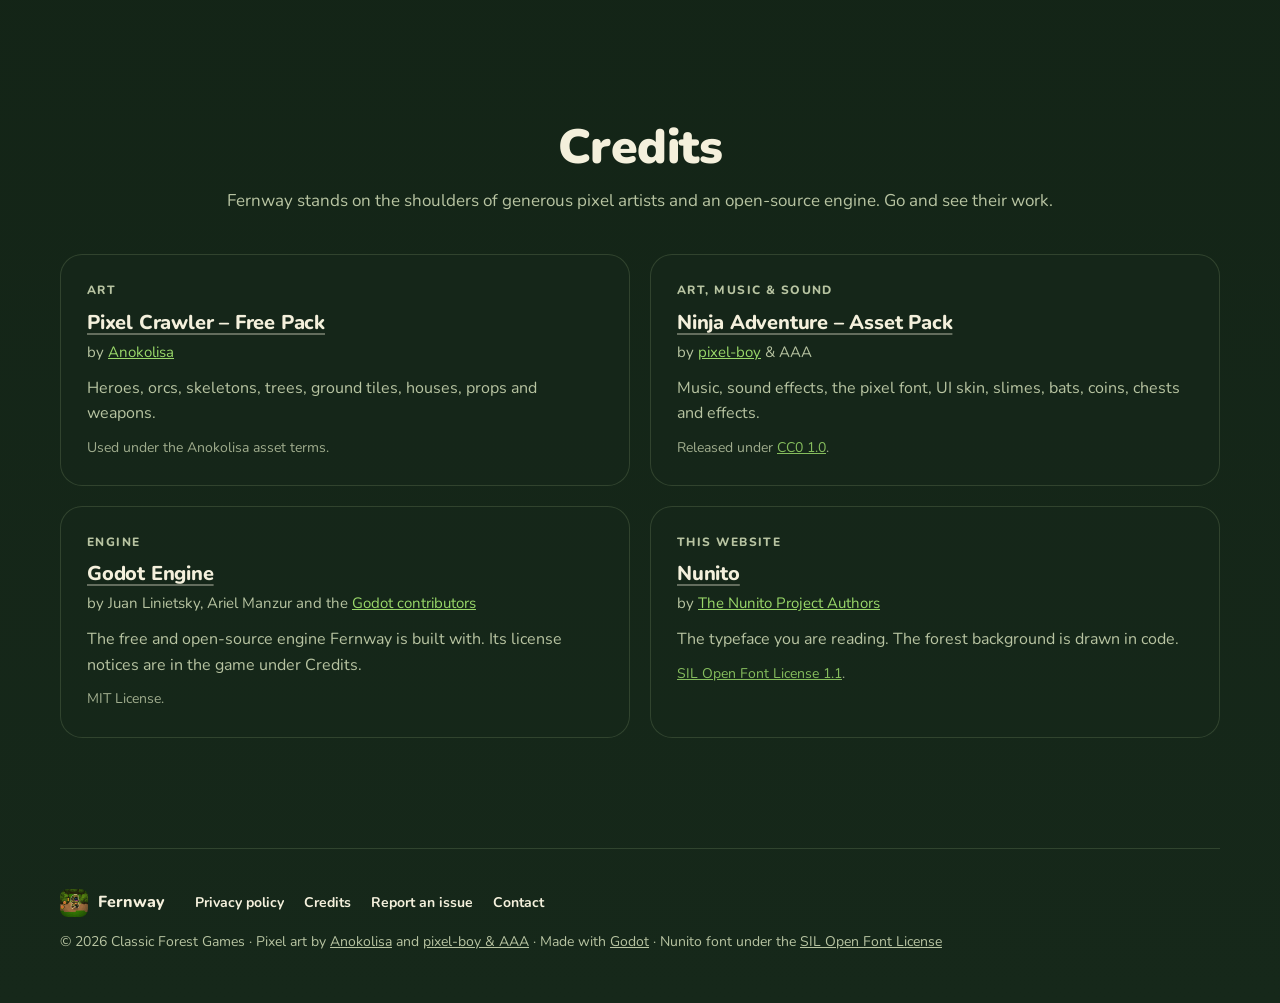
==== commit a182656d: "Credits section (asset packs, Godot, Nunito) with links; nav/footer links; new title screenshot Co-A" ====
--- a/index.html
+++ b/index.html
@@ -29,6 +29,7 @@
     <a href="#how">How it plays</a>
     <a href="#screens">Screens</a>
     <a href="#features">Features</a>
+    <a href="#credits">Credits</a>
   </nav>
   <a class="btn btn-small" href="#beta">Join the beta</a>
 </header>
@@ -152,17 +153,53 @@
         <a href="mailto:classic.forest.games@gmail.com">classic.forest.games@gmail.com</a>.</p>
     </div>
   </section>
+  <section id="credits" class="section credits">
+    <h2 class="reveal center">Credits</h2>
+    <p class="sub center reveal">Fernway stands on the shoulders of generous pixel artists and an open-source engine. Go and see their work.</p>
+    <div class="credit-grid">
+      <article class="credit reveal">
+        <p class="eyebrow">Art</p>
+        <h3><a href="https://anokolisa.itch.io/free-pixel-art-asset-pack-topdown-tileset-rpg-16x16-sprites" rel="noopener">Pixel Crawler – Free Pack</a></h3>
+        <p class="by">by <a href="https://anokolisa.itch.io/" rel="noopener">Anokolisa</a></p>
+        <p>Heroes, orcs, skeletons, trees, ground tiles, houses, props and weapons.</p>
+        <p class="lic">Used under the Anokolisa asset terms.</p>
+      </article>
+      <article class="credit reveal">
+        <p class="eyebrow">Art, music &amp; sound</p>
+        <h3><a href="https://pixel-boy.itch.io/ninja-adventure-asset-pack" rel="noopener">Ninja Adventure – Asset Pack</a></h3>
+        <p class="by">by <a href="https://pixel-boy.itch.io/" rel="noopener">pixel-boy</a> &amp; AAA</p>
+        <p>Music, sound effects, the pixel font, UI skin, slimes, bats, coins, chests and effects.</p>
+        <p class="lic">Released under <a href="https://creativecommons.org/publicdomain/zero/1.0/" rel="noopener">CC0 1.0</a>.</p>
+      </article>
+      <article class="credit reveal">
+        <p class="eyebrow">Engine</p>
+        <h3><a href="https://godotengine.org" rel="noopener">Godot Engine</a></h3>
+        <p class="by">by Juan Linietsky, Ariel Manzur and the <a href="https://godotengine.org/license/" rel="noopener">Godot contributors</a></p>
+        <p>The free and open-source engine Fernway is built with. Its license notices are in the game under Credits.</p>
+        <p class="lic">MIT License.</p>
+      </article>
+      <article class="credit reveal">
+        <p class="eyebrow">This website</p>
+        <h3><a href="https://fonts.google.com/specimen/Nunito" rel="noopener">Nunito</a></h3>
+        <p class="by">by <a href="https://github.com/googlefonts/nunito" rel="noopener">The Nunito Project Authors</a></p>
+        <p>The typeface you are reading. The forest background is drawn in code.</p>
+        <p class="lic"><a href="fonts/OFL.txt">SIL Open Font License 1.1</a>.</p>
+      </article>
+    </div>
+  </section>
 </main>
 
 <footer class="foot">
   <div class="foot-brand"><img src="img/icon-192.png" alt="" width="28" height="28"> Fernway</div>
   <nav aria-label="Footer">
     <a href="privacy/">Privacy policy</a>
+    <a href="#credits">Credits</a>
     <a href="https://github.com/AlessioM/fernway-site/issues" rel="noopener">Report an issue</a>
     <a href="mailto:classic.forest.games@gmail.com">Contact</a>
   </nav>
-  <p>© 2026 Classic Forest Games · Pixel art in the game by <a href="https://anokolisa.itch.io/" rel="noopener">Anokolisa</a>
+  <p>© 2026 Classic Forest Games · Pixel art by <a href="https://anokolisa.itch.io/" rel="noopener">Anokolisa</a>
     and <a href="https://pixel-boy.itch.io/ninja-adventure-asset-pack" rel="noopener">pixel-boy &amp; AAA</a> ·
+    Made with <a href="https://godotengine.org" rel="noopener">Godot</a> ·
     Nunito font under the <a href="fonts/OFL.txt">SIL Open Font License</a></p>
 </footer>
 
--- a/styles.css
+++ b/styles.css
@@ -267,6 +267,20 @@
 .report-btns { display: flex; flex-wrap: wrap; gap: 10px; }
 .fine { color: var(--muted); font-size: 15px; margin-top: 26px; }
 
+/* ---------- credits ---------- */
+.credit-grid { display: grid; grid-template-columns: repeat(2, minmax(0, 1fr)); gap: 20px; }
+.credit {
+  padding: 26px; border-radius: var(--radius);
+  background: rgba(22, 40, 26, .82); border: 1px solid var(--line);
+}
+.credit .eyebrow { margin-bottom: 10px; font-size: 12px; }
+.credit h3 a { color: var(--text); text-decoration-color: rgba(244, 240, 220, .35); text-underline-offset: 4px; }
+.credit h3 a:hover { color: var(--gold); }
+.credit .by { color: var(--muted); margin: 6px 0 12px; font-size: 15px; }
+.credit .by a, .credit .lic a { color: var(--leaf); }
+.credit p { color: var(--muted); font-size: 16px; }
+.credit .lic { margin-top: 10px; font-size: 14px; opacity: .85; }
+
 /* ---------- footer ---------- */
 .foot { width: min(var(--max), calc(100% - 32px)); margin: 0 auto; padding: 40px 0 50px; border-top: 1px solid var(--line); display: flex; flex-wrap: wrap; gap: 14px 30px; align-items: center; color: var(--muted); font-size: 14px; }
 .foot-brand { display: flex; align-items: center; gap: 10px; color: var(--text); font-weight: 800; font-size: 16px; }
@@ -316,7 +330,7 @@
   .nav .btn-small { margin-left: auto; }
   .hero { align-items: flex-start; padding: 96px 0 90px; }
   .section { padding: 80px 0; }
-  .cards, .join { grid-template-columns: 1fr; }
+  .cards, .join, .credit-grid { grid-template-columns: 1fr; }
   .gallery { grid-auto-columns: 82%; }
   .logo { margin-left: 0; }
   .cta-row .btn { flex: 1 1 auto; }
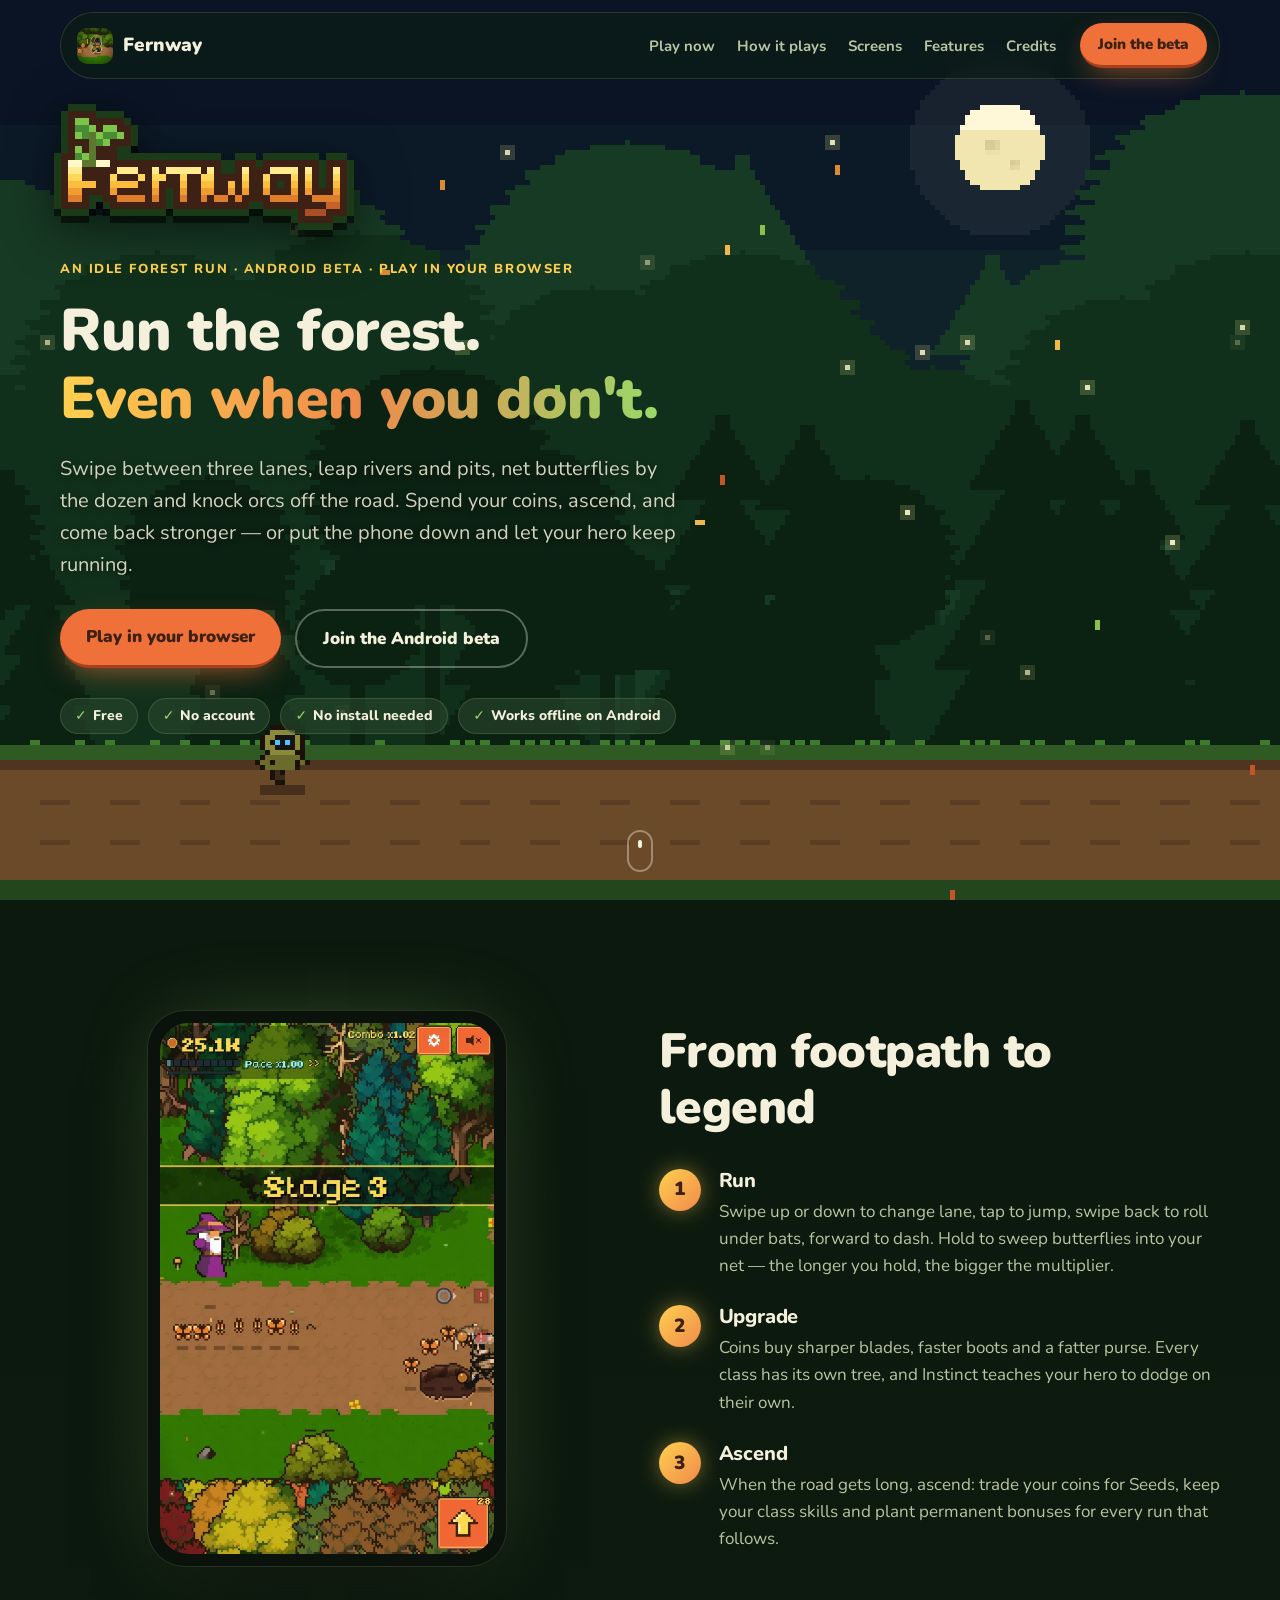
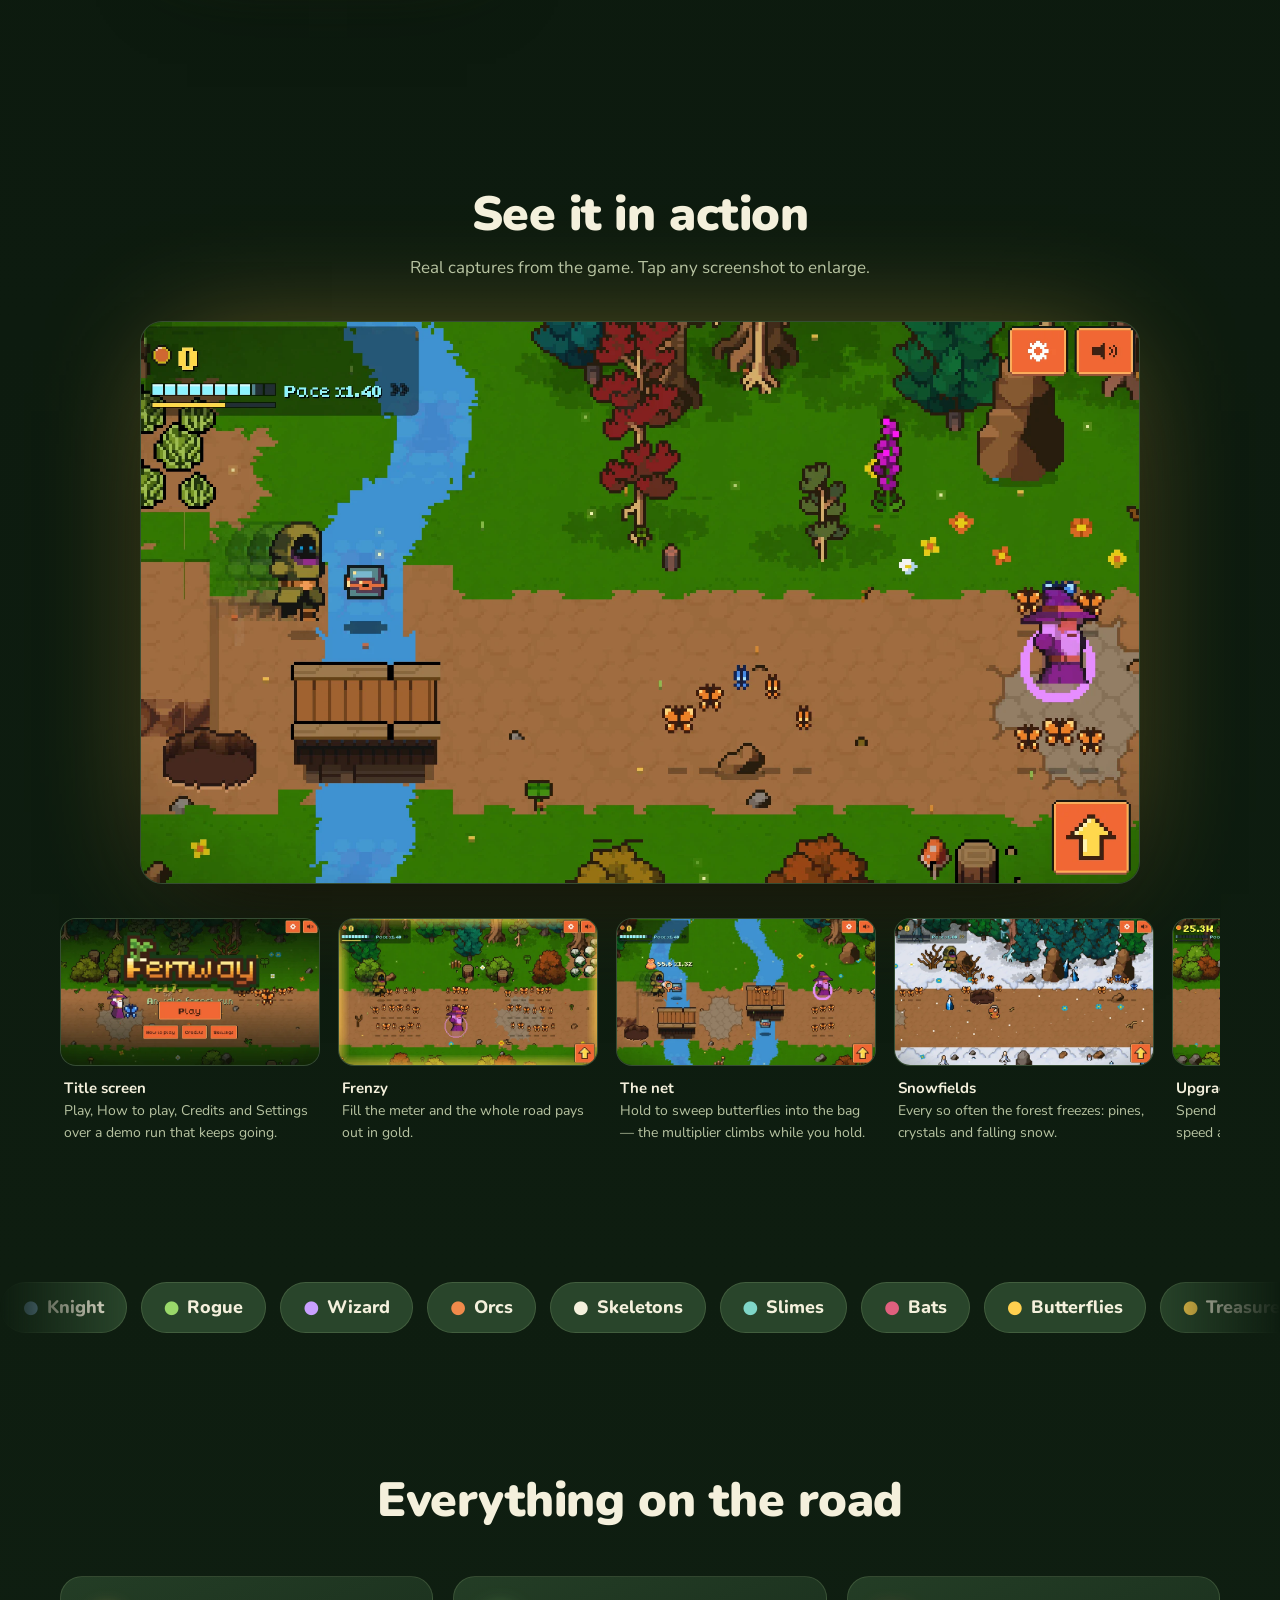
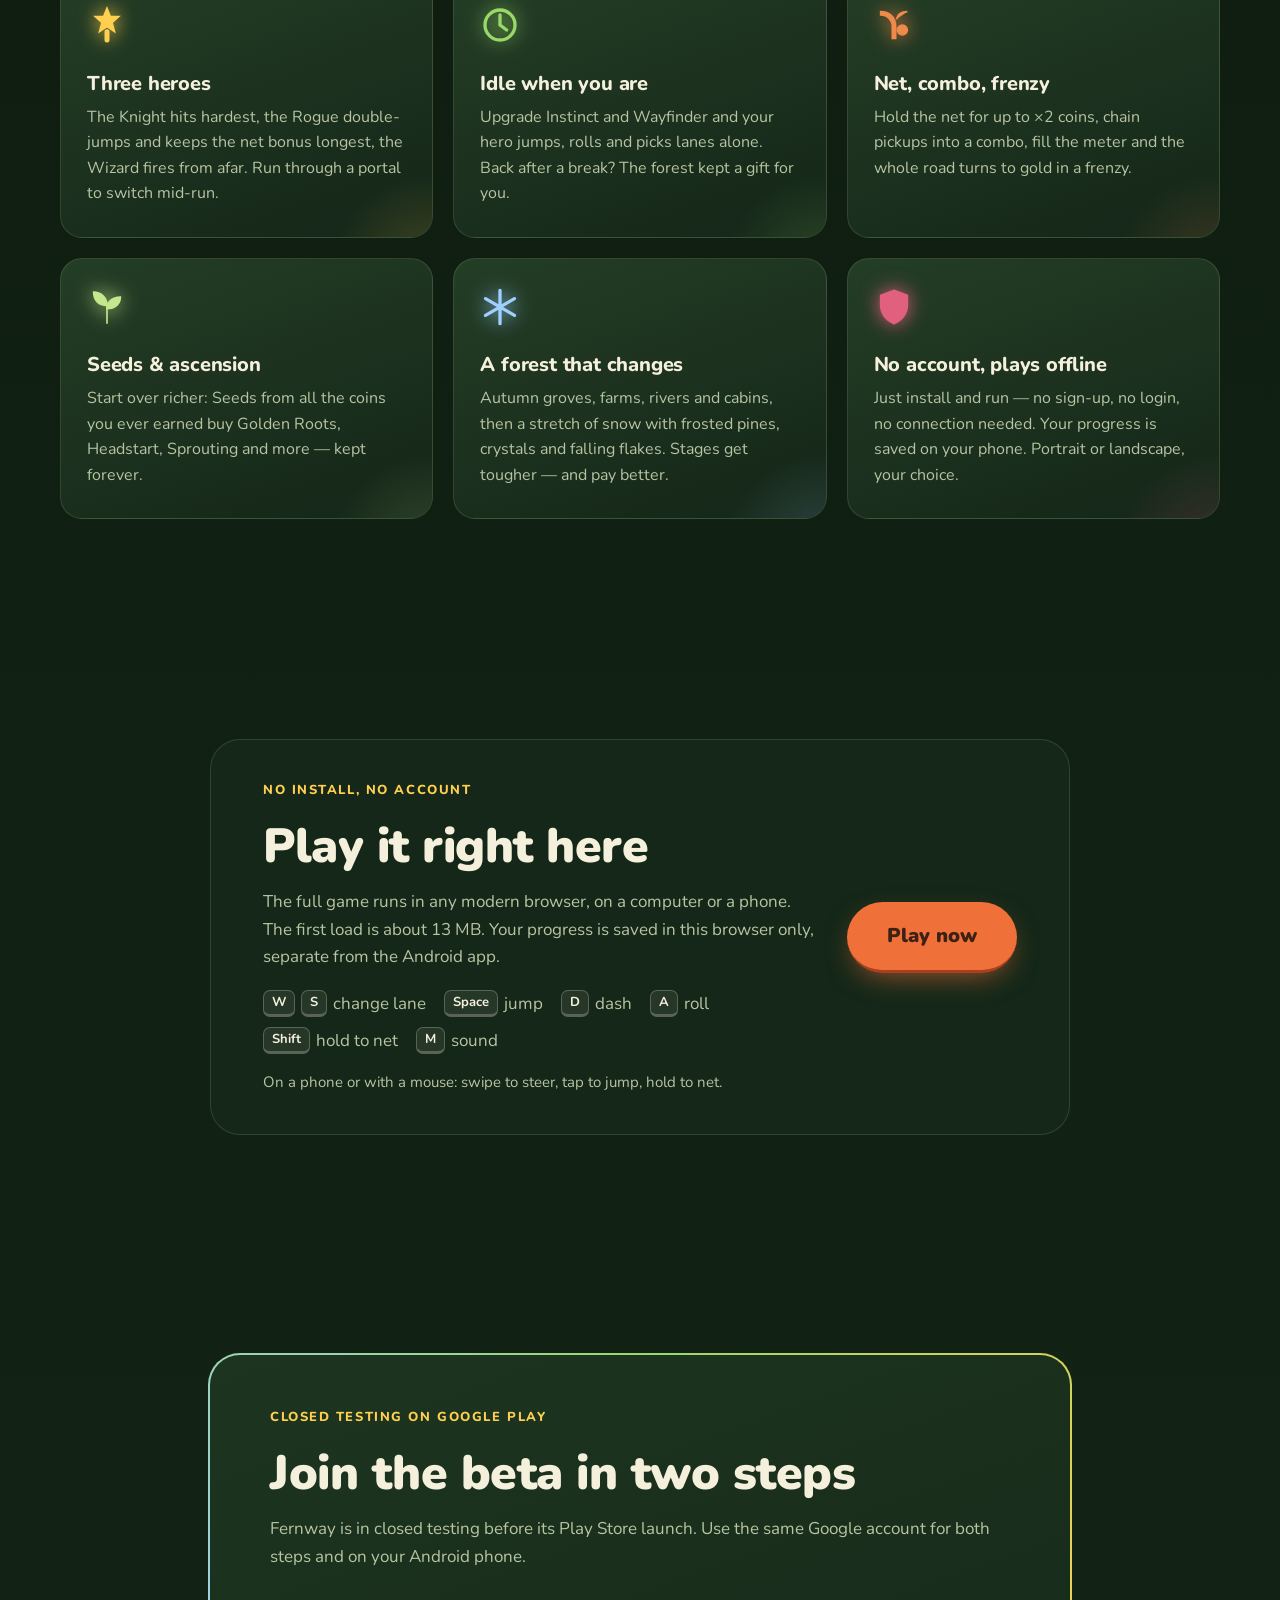
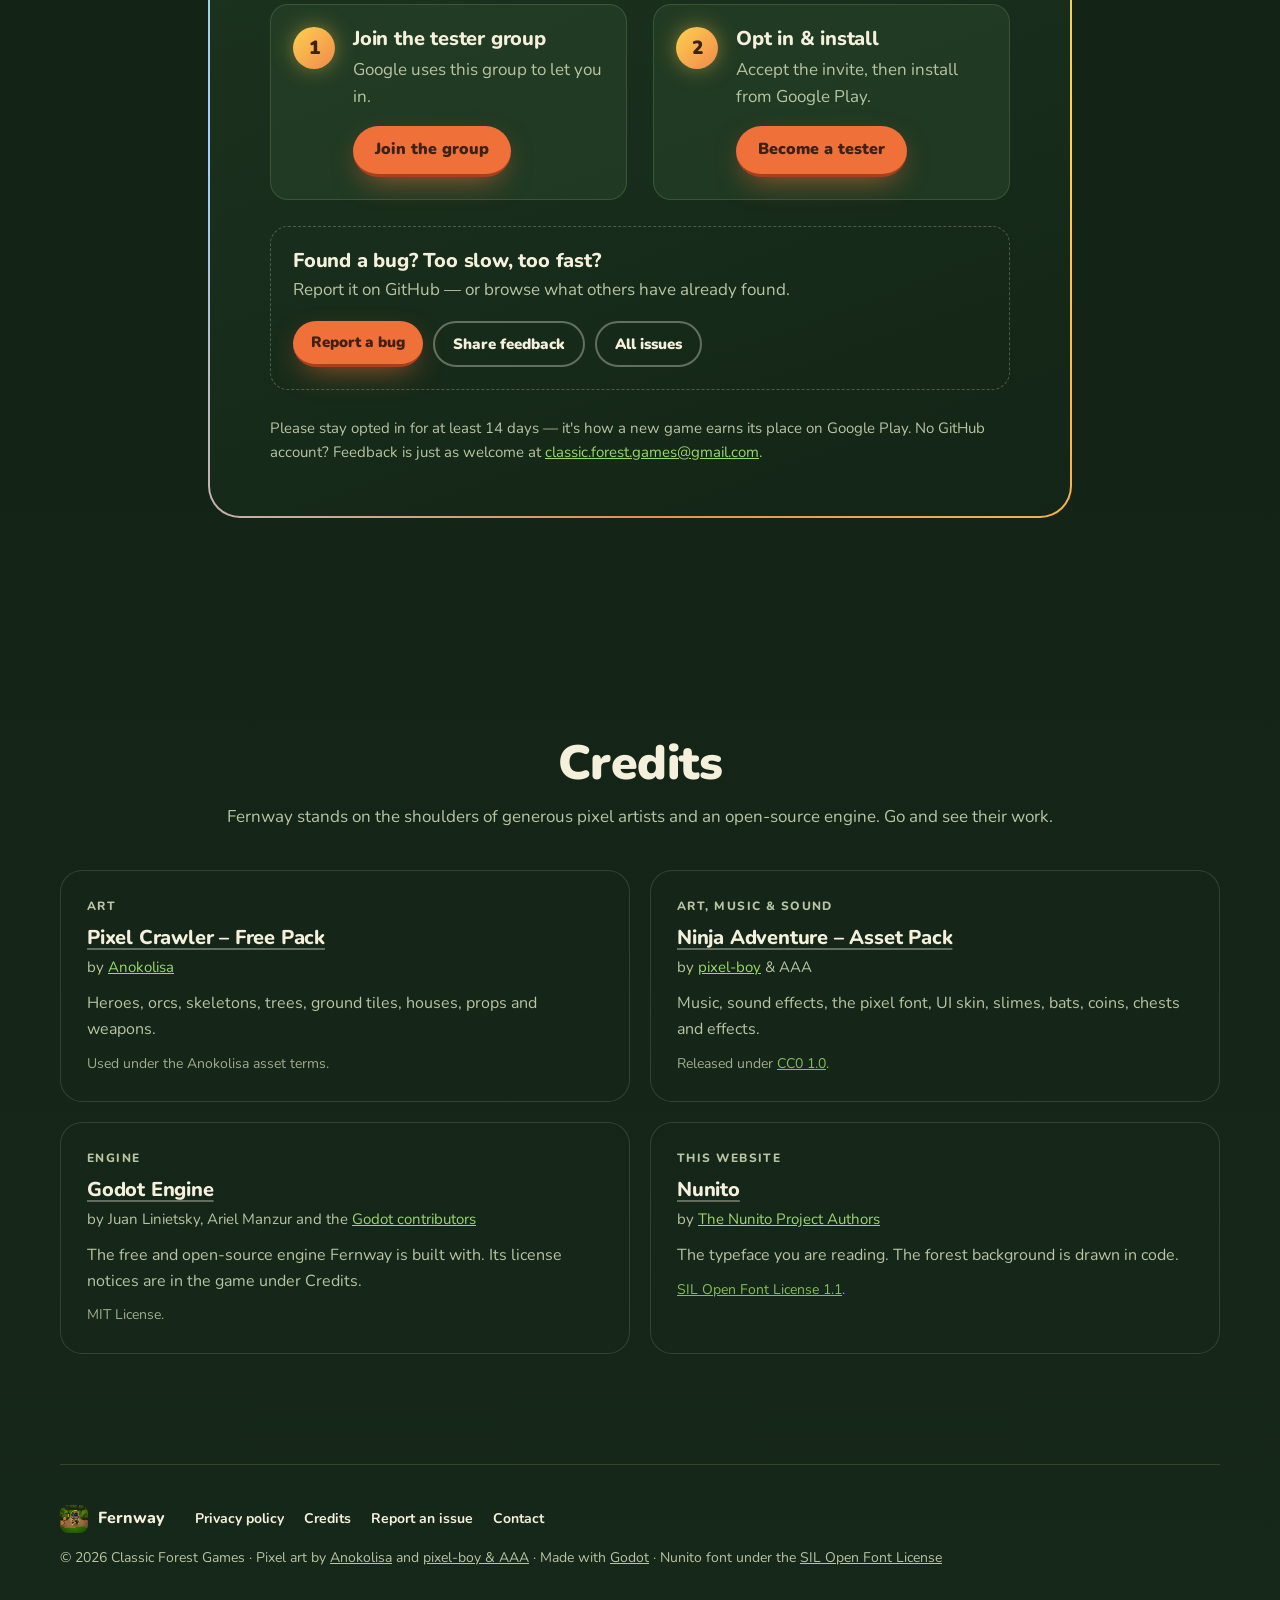
==== commit 0a6d4e5e: "Play in the browser: game build in play/, Play now section, privacy policy for the browser version C" ====
--- a/index.html
+++ b/index.html
@@ -4,7 +4,7 @@
 <meta charset="utf-8">
 <meta name="viewport" content="width=device-width, initial-scale=1">
 <title>Fernway — an idle forest run</title>
-<meta name="description" content="A pixel-art idle runner for Android: three lanes, three heroes, butterflies, orcs and coins. Swipe, jump and net your way down the forest road, or let your hero run on their own. Free, no account, works offline.">
+<meta name="description" content="A pixel-art idle runner for Android and the browser: three lanes, three heroes, butterflies, orcs and coins. Swipe, jump and net your way down the forest road, or let your hero run on their own. Free, no account, works offline.">
 <meta name="theme-color" content="#0f1f12">
 <meta property="og:type" content="website">
 <meta property="og:title" content="Fernway — an idle forest run">
@@ -26,6 +26,7 @@
     <span>Fernway</span>
   </a>
   <nav aria-label="Sections">
+    <a href="play/">Play now</a>
     <a href="#how">How it plays</a>
     <a href="#screens">Screens</a>
     <a href="#features">Features</a>
@@ -38,17 +39,17 @@
   <section class="hero">
     <div class="hero-copy">
       <img class="logo" src="img/logo.png" width="344" height="152" alt="Fernway">
-      <p class="eyebrow">An idle forest run · Android beta</p>
+      <p class="eyebrow">An idle forest run · Android beta · Play in your browser</p>
       <h1>Run the forest.<br><span class="grad">Even when you don't.</span></h1>
       <p class="lede">Swipe between three lanes, leap rivers and pits, net butterflies by the dozen and knock
         orcs off the road. Spend your coins, ascend, and come back stronger — or put the phone down and
         let your hero keep running.</p>
       <div class="cta-row">
-        <a class="btn" href="#beta">Join the Android beta</a>
-        <a class="btn btn-ghost" href="#how">See how it plays</a>
+        <a class="btn" href="play/">Play in your browser</a>
+        <a class="btn btn-ghost" href="#beta">Join the Android beta</a>
       </div>
       <ul class="badges" aria-label="Highlights">
-        <li>Free</li><li>No account</li><li>Works offline</li>
+        <li>Free</li><li>No account</li><li>No install needed</li><li>Works offline on Android</li>
       </ul>
     </div>
     <a class="scroll-hint" href="#how" aria-label="Scroll to how it plays"><span></span></a>
@@ -125,6 +126,23 @@
         <h3>No account, plays offline</h3>
         <p>Just install and run — no sign-up, no login, no connection needed. Your progress is saved on your phone. Portrait or landscape, your choice.</p>
       </article>
+    </div>
+  </section>
+
+  <section id="play" class="section play">
+    <div class="play-card reveal">
+      <div>
+        <p class="eyebrow">No install, no account</p>
+        <h2>Play it right here</h2>
+        <p>The full game runs in any modern browser, on a computer or a phone. The first load is about 13&nbsp;MB.
+          Your progress is saved in this browser only, separate from the Android app.</p>
+        <ul class="keys" aria-label="Keyboard controls">
+          <li><kbd>W</kbd><kbd>S</kbd> change lane</li><li><kbd>Space</kbd> jump</li>
+          <li><kbd>D</kbd> dash</li><li><kbd>A</kbd> roll</li><li><kbd>Shift</kbd> hold to net</li><li><kbd>M</kbd> sound</li>
+        </ul>
+        <p class="fine">On a phone or with a mouse: swipe to steer, tap to jump, hold to net.</p>
+      </div>
+      <a class="btn btn-big" href="play/">Play now</a>
     </div>
   </section>
 
--- a/styles.css
+++ b/styles.css
@@ -267,6 +267,23 @@
 .report-btns { display: flex; flex-wrap: wrap; gap: 10px; }
 .fine { color: var(--muted); font-size: 15px; margin-top: 26px; }
 
+/* ---------- play ---------- */
+.play-card {
+  max-width: 860px; margin: 0 auto; padding: 40px clamp(22px, 5vw, 52px);
+  display: flex; flex-wrap: wrap; align-items: center; justify-content: space-between; gap: 28px;
+  border-radius: 30px; background: rgba(22, 40, 26, .9); border: 1px solid var(--line);
+}
+.play-card > div { flex: 1 1 380px; }
+.play-card > div > p:not(.eyebrow):not(.fine) { color: var(--muted); margin-top: 14px; }
+.keys { list-style: none; padding: 0; margin: 20px 0 0; display: flex; flex-wrap: wrap; gap: 10px 18px; color: var(--muted); }
+.keys li { display: flex; align-items: center; gap: 6px; }
+kbd {
+  font-family: inherit; font-size: 13px; font-weight: 700; line-height: 1; color: var(--text); padding: 5px 8px; border-radius: 7px;
+  background: rgba(244, 240, 220, .08); border: 1px solid rgba(244, 240, 220, .25); border-bottom-width: 3px;
+}
+.play-card .fine { margin-top: 16px; }
+.btn-big { padding: 18px 40px; font-size: 20px; }
+
 /* ---------- credits ---------- */
 .credit-grid { display: grid; grid-template-columns: repeat(2, minmax(0, 1fr)); gap: 20px; }
 .credit {
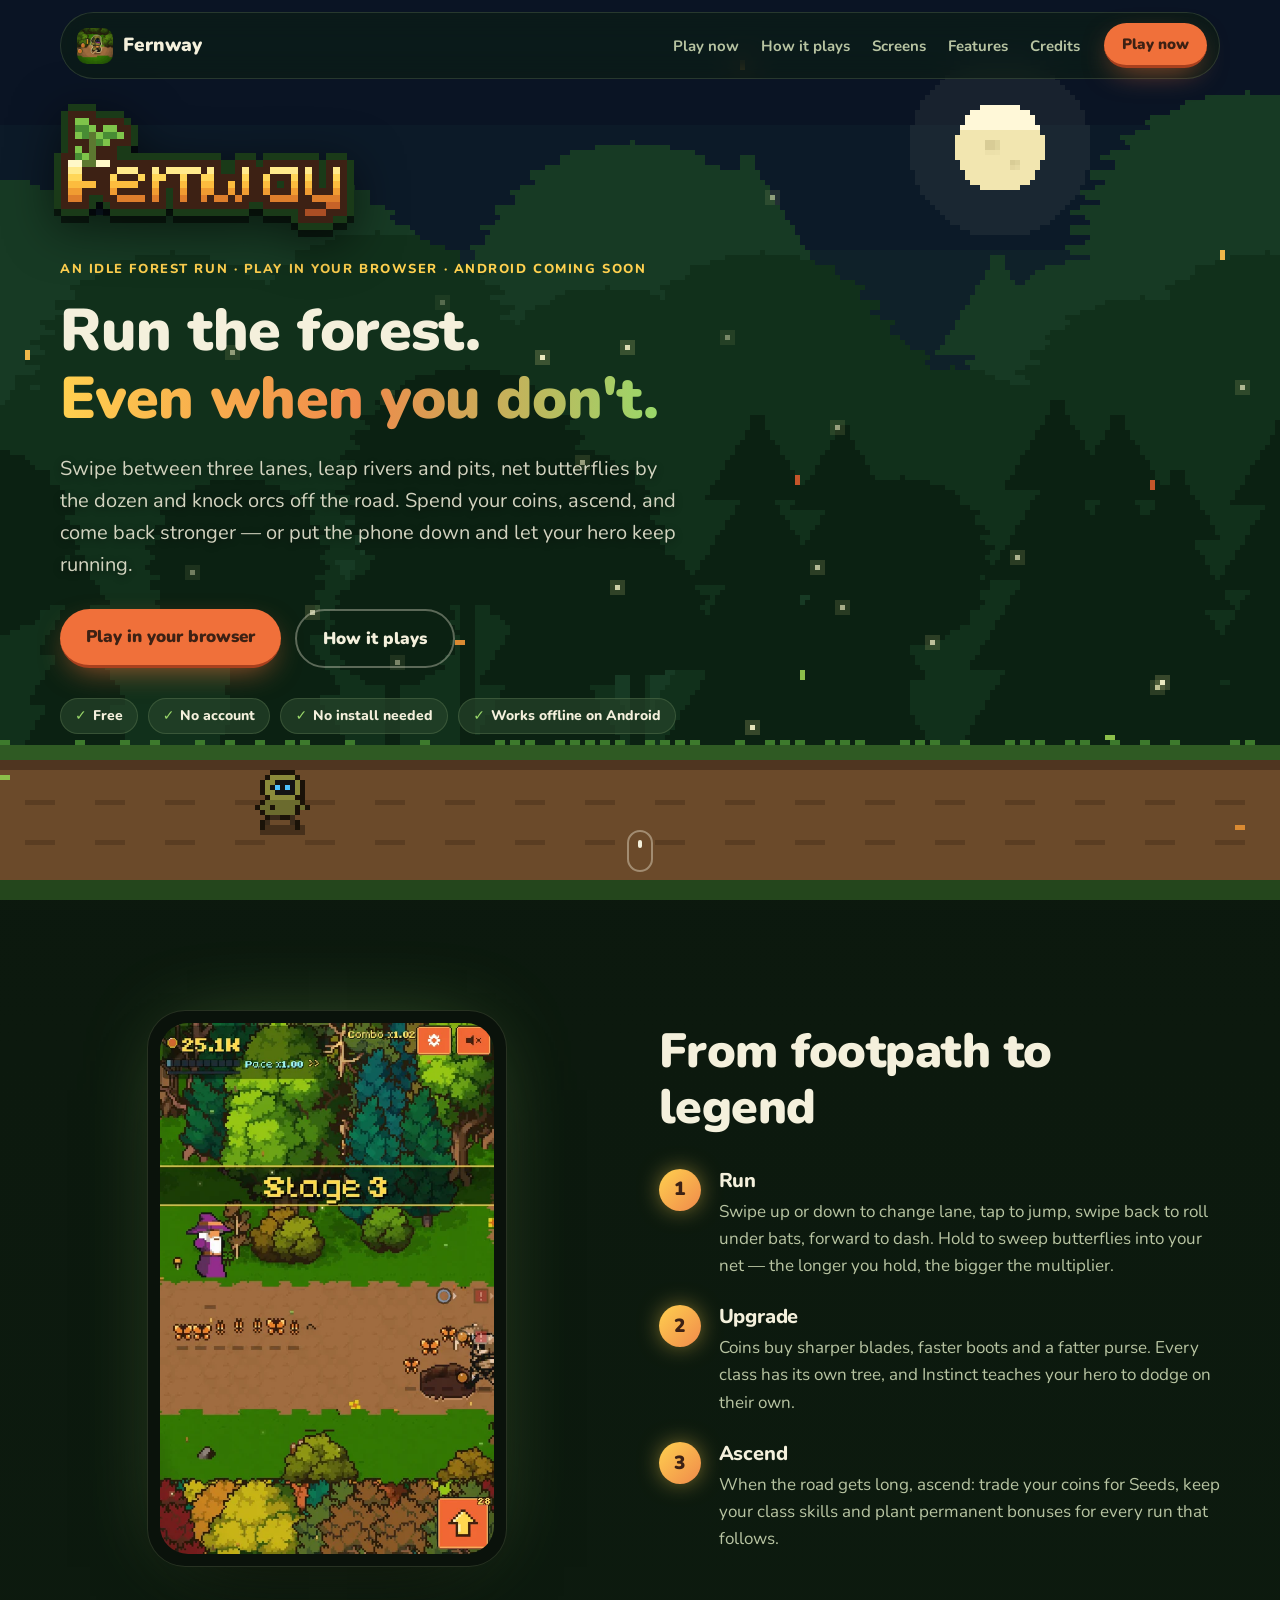
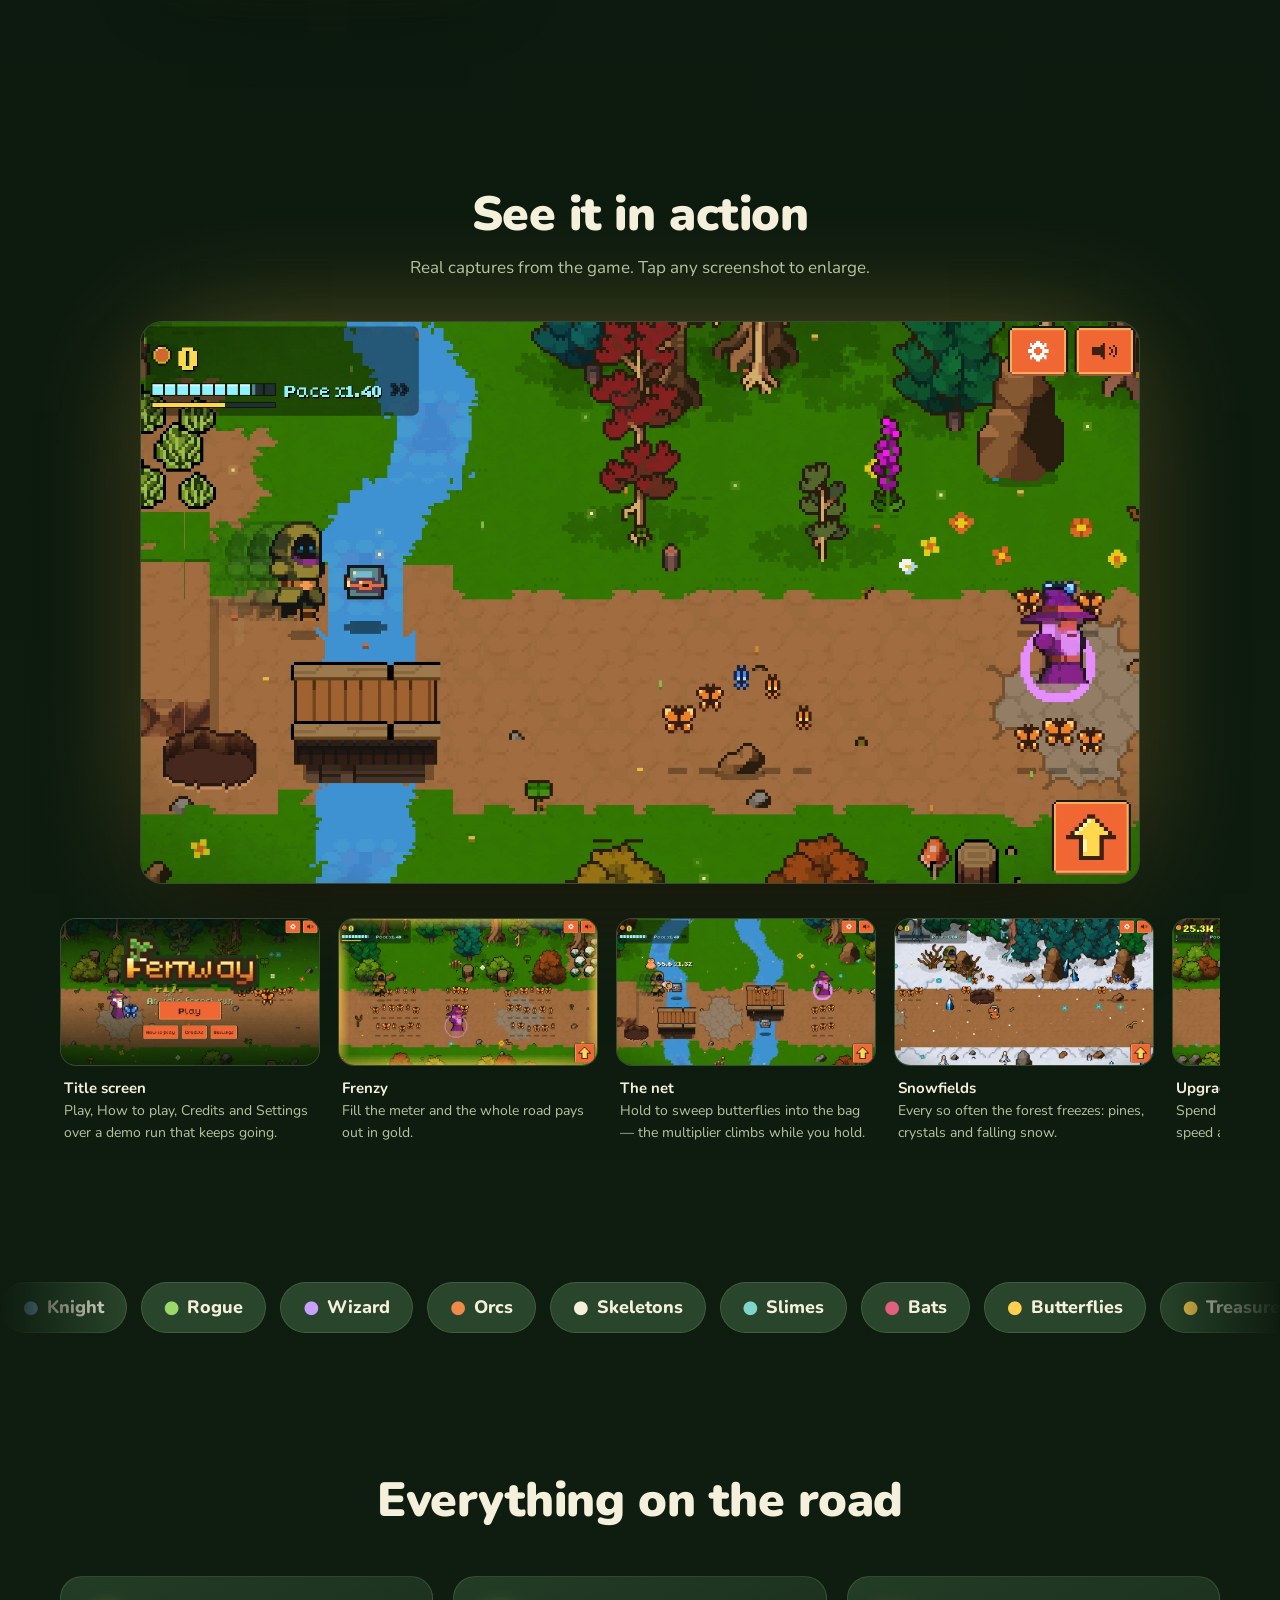
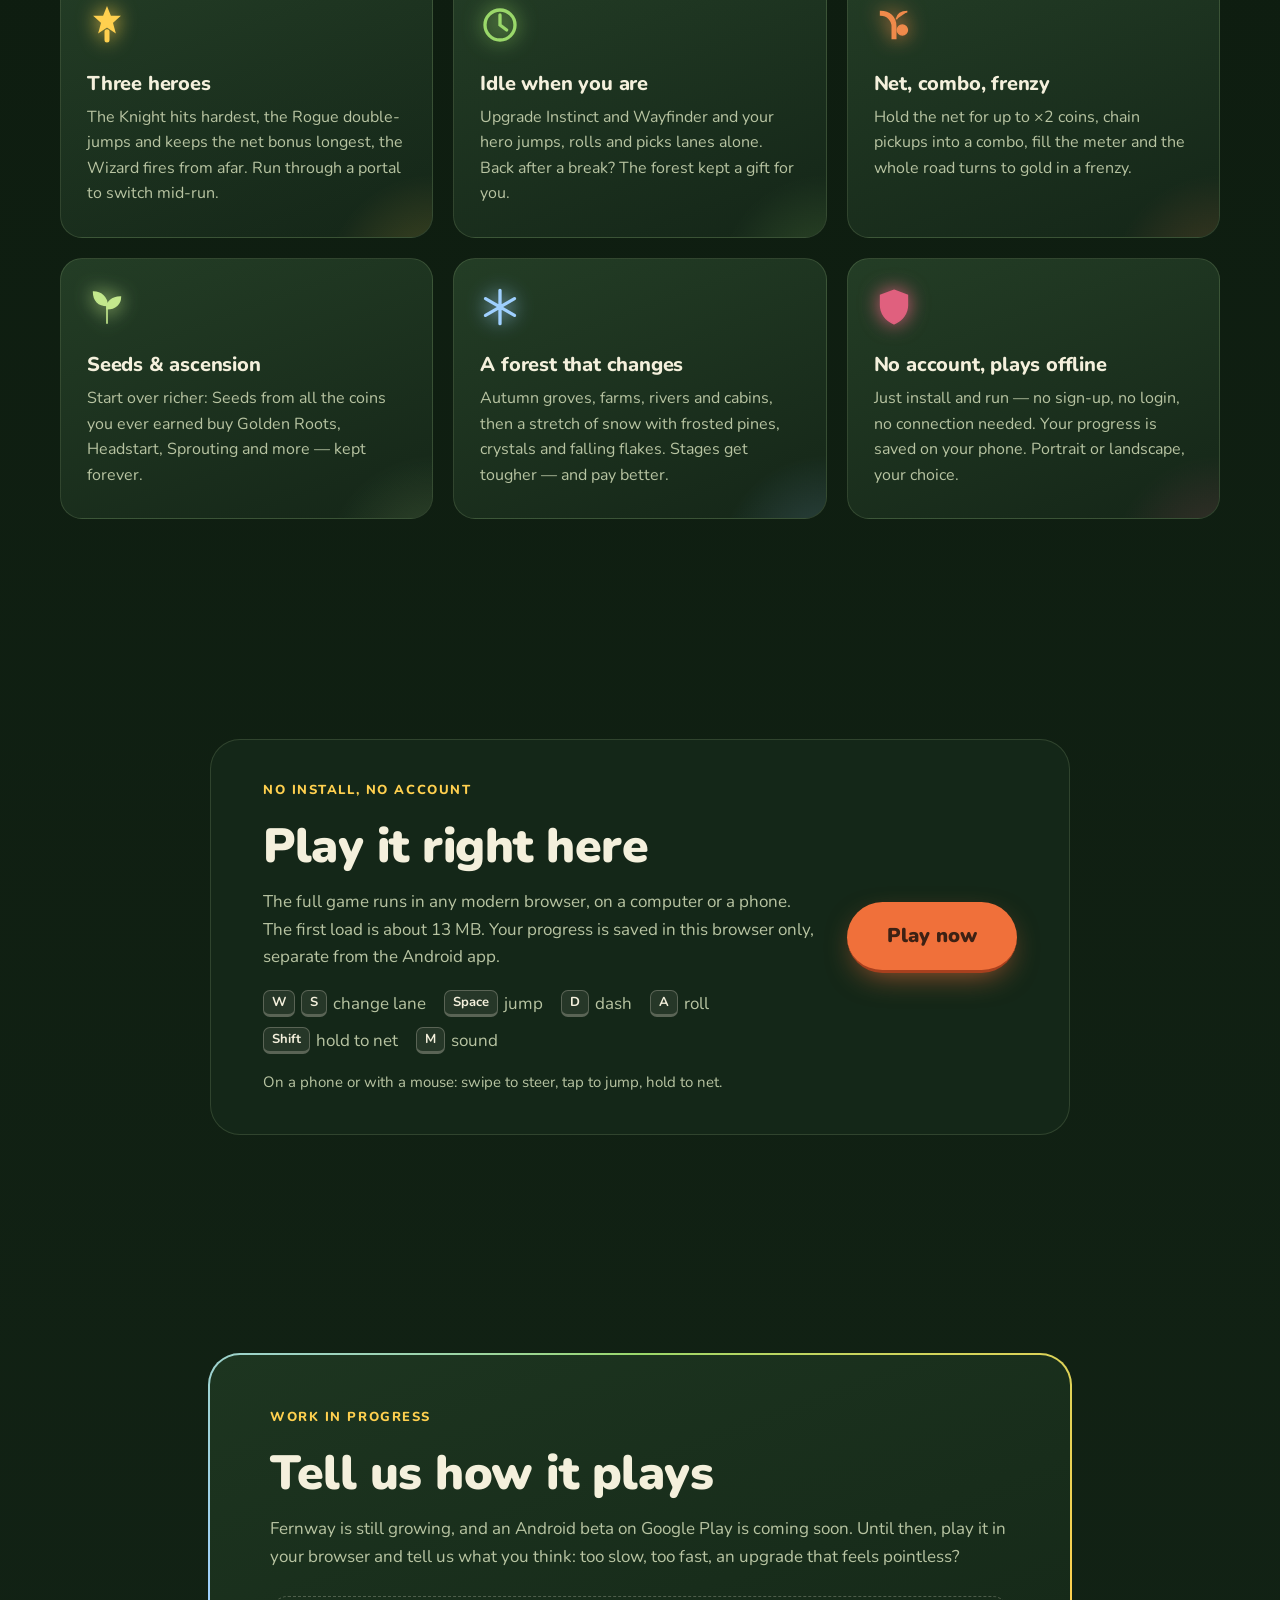
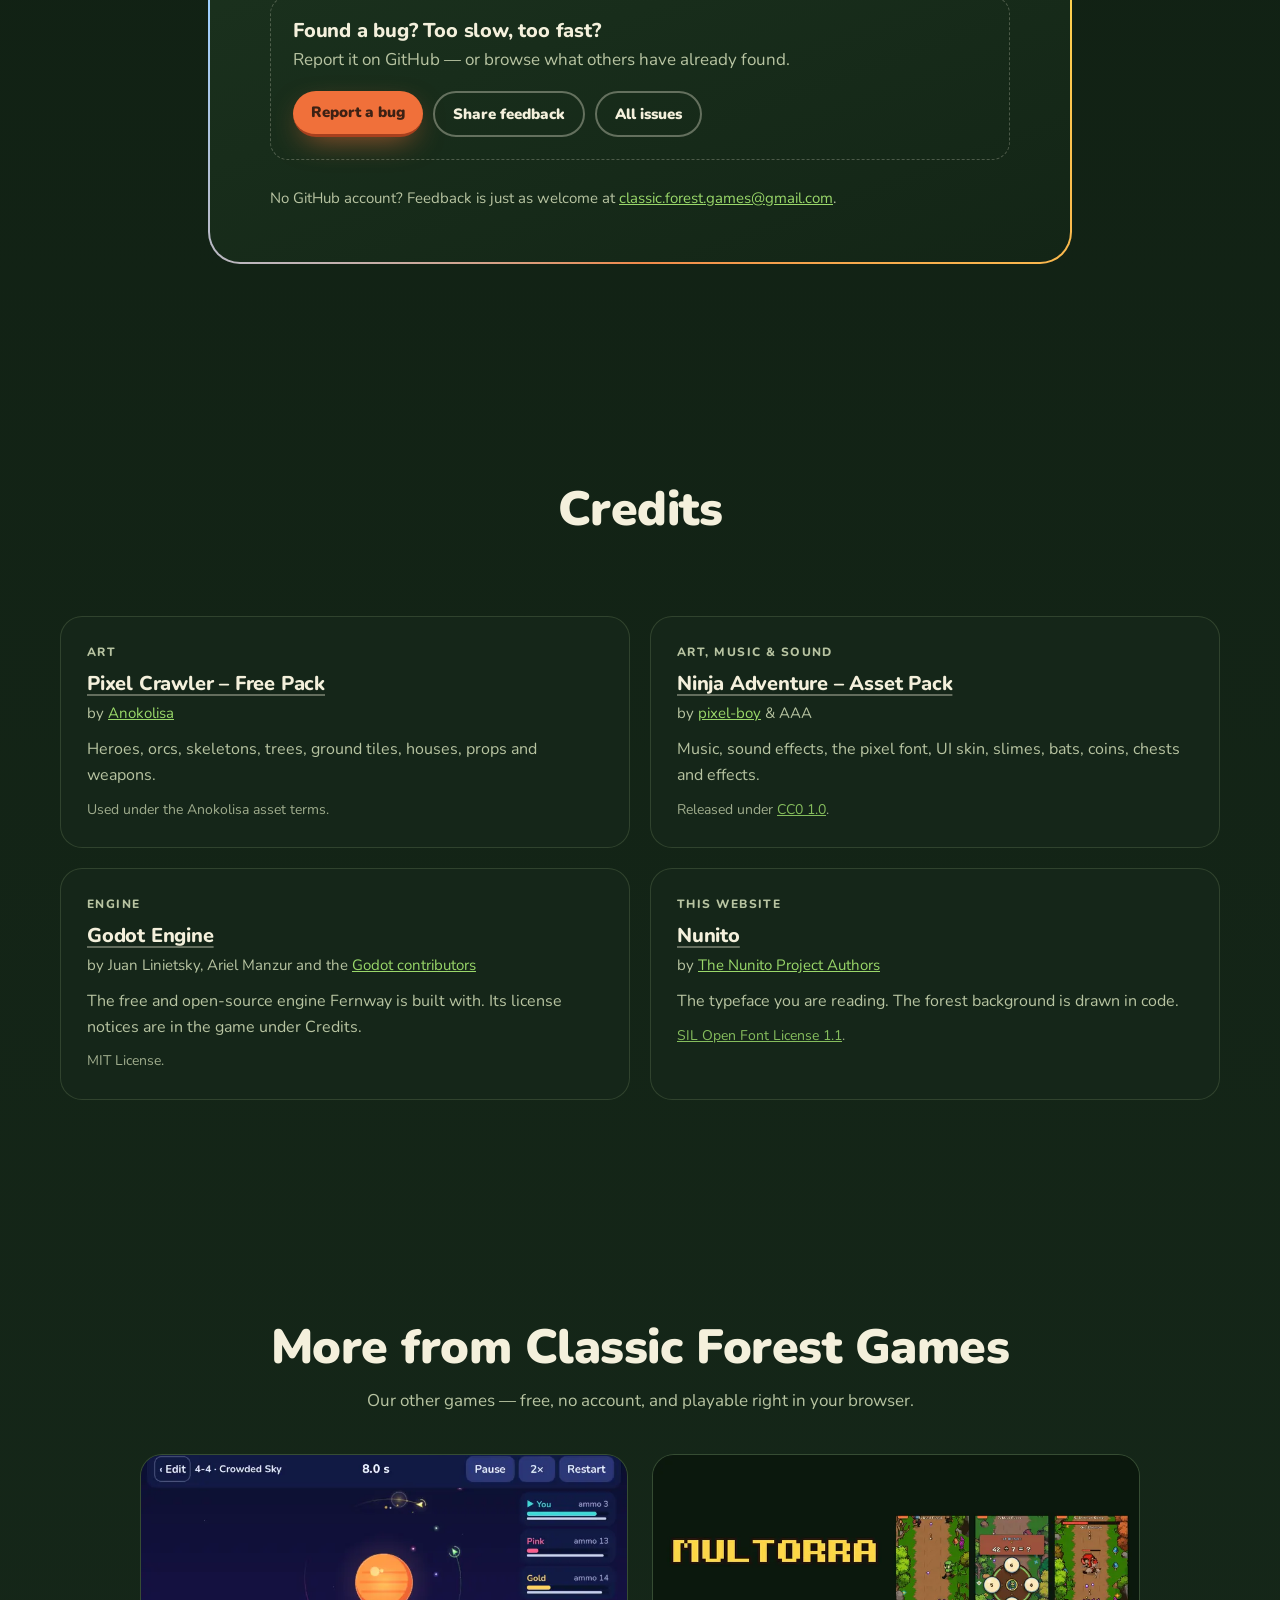
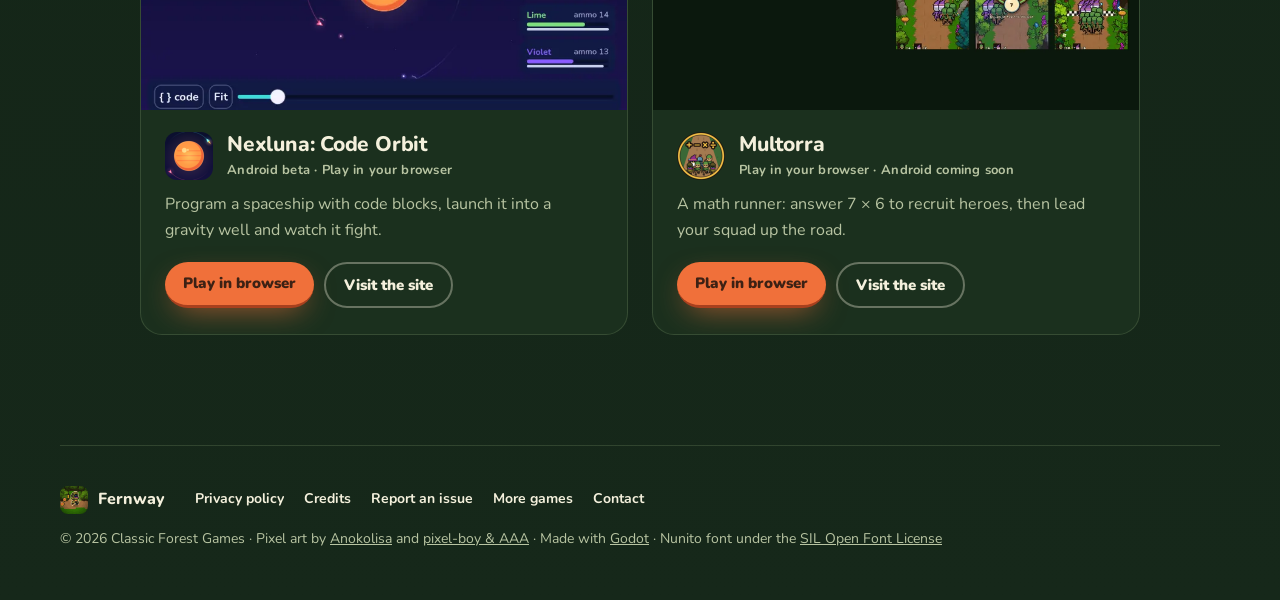
==== commit 2c88c93b: "More from Classic Forest Games: cards linking the other published games; no Android beta yet: coming" ====
--- a/index.html
+++ b/index.html
@@ -32,21 +32,21 @@
     <a href="#features">Features</a>
     <a href="#credits">Credits</a>
   </nav>
-  <a class="btn btn-small" href="#beta">Join the beta</a>
+  <a class="btn btn-small" href="play/">Play now</a>
 </header>
 
 <main id="top">
   <section class="hero">
     <div class="hero-copy">
       <img class="logo" src="img/logo.png" width="344" height="152" alt="Fernway">
-      <p class="eyebrow">An idle forest run · Android beta · Play in your browser</p>
+      <p class="eyebrow">An idle forest run · Play in your browser · Android coming soon</p>
       <h1>Run the forest.<br><span class="grad">Even when you don't.</span></h1>
       <p class="lede">Swipe between three lanes, leap rivers and pits, net butterflies by the dozen and knock
         orcs off the road. Spend your coins, ascend, and come back stronger — or put the phone down and
         let your hero keep running.</p>
       <div class="cta-row">
         <a class="btn" href="play/">Play in your browser</a>
-        <a class="btn btn-ghost" href="#beta">Join the Android beta</a>
+        <a class="btn btn-ghost" href="#how">How it plays</a>
       </div>
       <ul class="badges" aria-label="Highlights">
         <li>Free</li><li>No account</li><li>No install needed</li><li>Works offline on Android</li>
@@ -148,15 +148,10 @@
 
   <section id="beta" class="section beta">
     <div class="beta-card reveal">
-      <p class="eyebrow">Closed testing on Google Play</p>
-      <h2>Join the beta in two steps</h2>
-      <p>Fernway is in closed testing before its Play Store launch. Use the same Google account for both steps and on your Android phone.</p>
-      <ol class="join">
-        <li><span class="num">1</span><div><h3>Join the tester group</h3><p>Google uses this group to let you in.</p>
-          <a class="btn" href="https://groups.google.com/g/fernway-testers" rel="noopener">Join the group</a></div></li>
-        <li><span class="num">2</span><div><h3>Opt in &amp; install</h3><p>Accept the invite, then install from Google Play.</p>
-          <a class="btn" href="https://play.google.com/apps/testing/com.classicforestgames.fernway" rel="noopener">Become a tester</a></div></li>
-      </ol>
+      <p class="eyebrow">Work in progress</p>
+      <h2>Tell us how it plays</h2>
+      <p>Fernway is still growing, and an Android beta on Google Play is coming soon. Until then, play it in your
+        browser and tell us what you think: too slow, too fast, an upgrade that feels pointless?</p>
       <div class="report">
         <div><h3>Found a bug? Too slow, too fast?</h3>
           <p>Report it on GitHub — or browse what others have already found.</p></div>
@@ -166,8 +161,7 @@
           <a class="btn btn-small btn-ghost" href="https://github.com/AlessioM/fernway-site/issues" rel="noopener">All issues</a>
         </div>
       </div>
-      <p class="fine">Please stay opted in for at least 14 days — it's how a new game earns its place on Google Play.
-        No GitHub account? Feedback is just as welcome at
+      <p class="fine">No GitHub account? Feedback is just as welcome at
         <a href="mailto:classic.forest.games@gmail.com">classic.forest.games@gmail.com</a>.</p>
     </div>
   </section>
@@ -202,6 +196,36 @@
         <p class="by">by <a href="https://github.com/googlefonts/nunito" rel="noopener">The Nunito Project Authors</a></p>
         <p>The typeface you are reading. The forest background is drawn in code.</p>
         <p class="lic"><a href="fonts/OFL.txt">SIL Open Font License 1.1</a>.</p>
+      </article>
+    </div>
+  </section>
+  <section id="more" class="section more">
+    <h2 class="reveal center">More from Classic Forest Games</h2>
+    <p class="sub center reveal">Our other games — free, no account, and playable right in your browser.</p>
+    <div class="game-grid">
+      <article class="game-card reveal">
+        <a class="game-shot" href="https://alessiom.github.io/nexluna-site/" tabindex="-1" aria-hidden="true"><img src="img/games/nexluna-card.webp" width="800" height="420" alt="" loading="lazy"></a>
+        <div class="game-body">
+          <div class="game-title"><img src="img/games/nexluna-icon.png" width="48" height="48" alt=""><div>
+            <h3>Nexluna: Code Orbit</h3><p class="game-status">Android beta · Play in your browser</p></div></div>
+          <p>Program a spaceship with code blocks, launch it into a gravity well and watch it fight.</p>
+          <div class="game-btns">
+            <a class="btn btn-small" href="https://alessiom.github.io/nexluna-site/play/" rel="noopener">Play in browser</a>
+            <a class="btn btn-small btn-ghost" href="https://alessiom.github.io/nexluna-site/" rel="noopener">Visit the site</a>
+          </div>
+        </div>
+      </article>
+      <article class="game-card reveal">
+        <a class="game-shot" href="https://alessiom.github.io/multorra-site/" tabindex="-1" aria-hidden="true"><img src="img/games/multorra-card.webp" width="800" height="420" alt="" loading="lazy"></a>
+        <div class="game-body">
+          <div class="game-title"><img src="img/games/multorra-icon.png" width="48" height="48" alt=""><div>
+            <h3>Multorra</h3><p class="game-status">Play in your browser · Android coming soon</p></div></div>
+          <p>A math runner: answer 7 × 6 to recruit heroes, then lead your squad up the road.</p>
+          <div class="game-btns">
+            <a class="btn btn-small" href="https://alessiom.github.io/multorra-site/play/" rel="noopener">Play in browser</a>
+            <a class="btn btn-small btn-ghost" href="https://alessiom.github.io/multorra-site/" rel="noopener">Visit the site</a>
+          </div>
+        </div>
       </article>
     </div>
   </section>
@@ -213,6 +237,7 @@
     <a href="privacy/">Privacy policy</a>
     <a href="#credits">Credits</a>
     <a href="https://github.com/AlessioM/fernway-site/issues" rel="noopener">Report an issue</a>
+    <a href="#more">More games</a>
     <a href="mailto:classic.forest.games@gmail.com">Contact</a>
   </nav>
   <p>© 2026 Classic Forest Games · Pixel art by <a href="https://anokolisa.itch.io/" rel="noopener">Anokolisa</a>
--- a/styles.css
+++ b/styles.css
@@ -358,3 +358,19 @@
   *, *::before, *::after { animation: none !important; transition: none !important; }
   .reveal { opacity: 1; transform: none; }
 }
+
+/* ---------- more games (cross-links to the studio's other sites) ---------- */
+.game-grid { display: grid; grid-template-columns: repeat(2, minmax(0, 1fr)); gap: 24px; max-width: 1000px; margin: 0 auto; }
+.game-card { display: flex; flex-direction: column; border-radius: var(--radius); overflow: hidden; background: var(--panel); border: 1px solid var(--line); transition: transform .3s, border-color .3s; }
+.game-card:hover { transform: translateY(-4px); border-color: rgba(255, 255, 255, .3); }
+.game-shot { display: block; aspect-ratio: 40 / 21; overflow: hidden; background: var(--bg-2); }
+.game-shot img { width: 100%; height: 100%; object-fit: cover; transition: transform .6s; }
+.game-card:hover .game-shot img { transform: scale(1.04); }
+.game-body { padding: 22px 24px 26px; display: flex; flex-direction: column; gap: 12px; flex: 1; }
+.game-body > p { color: var(--muted); font-size: 16px; }
+.game-title { display: flex; align-items: center; gap: 14px; }
+.game-title img { width: 48px; height: 48px; border-radius: 12px; }
+.game-title h3 { font-size: 21px; line-height: 1.2; }
+.game-status { color: var(--muted); font-size: 13px; font-weight: 700; letter-spacing: .02em; margin-top: 2px; }
+.game-btns { display: flex; flex-wrap: wrap; gap: 10px; margin-top: auto; padding-top: 6px; }
+@media (max-width: 720px) { .game-grid { grid-template-columns: 1fr; } }
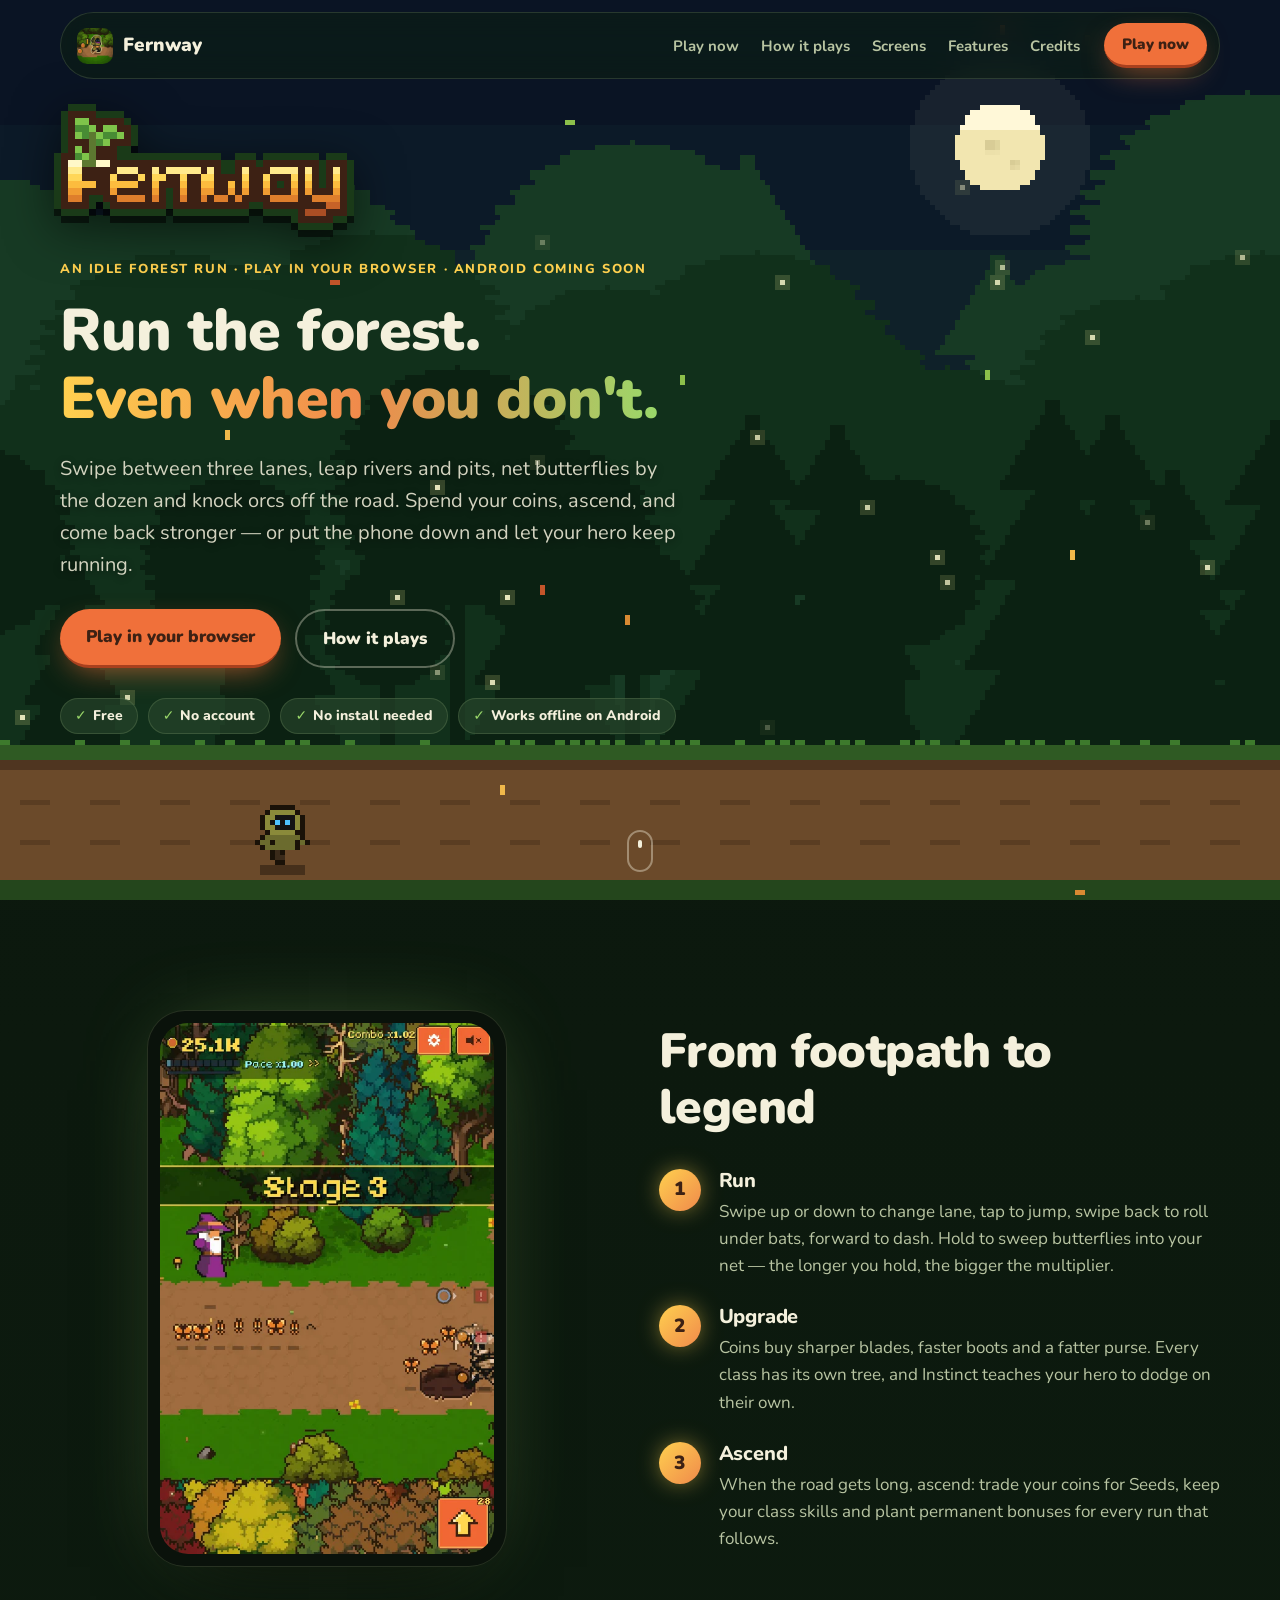
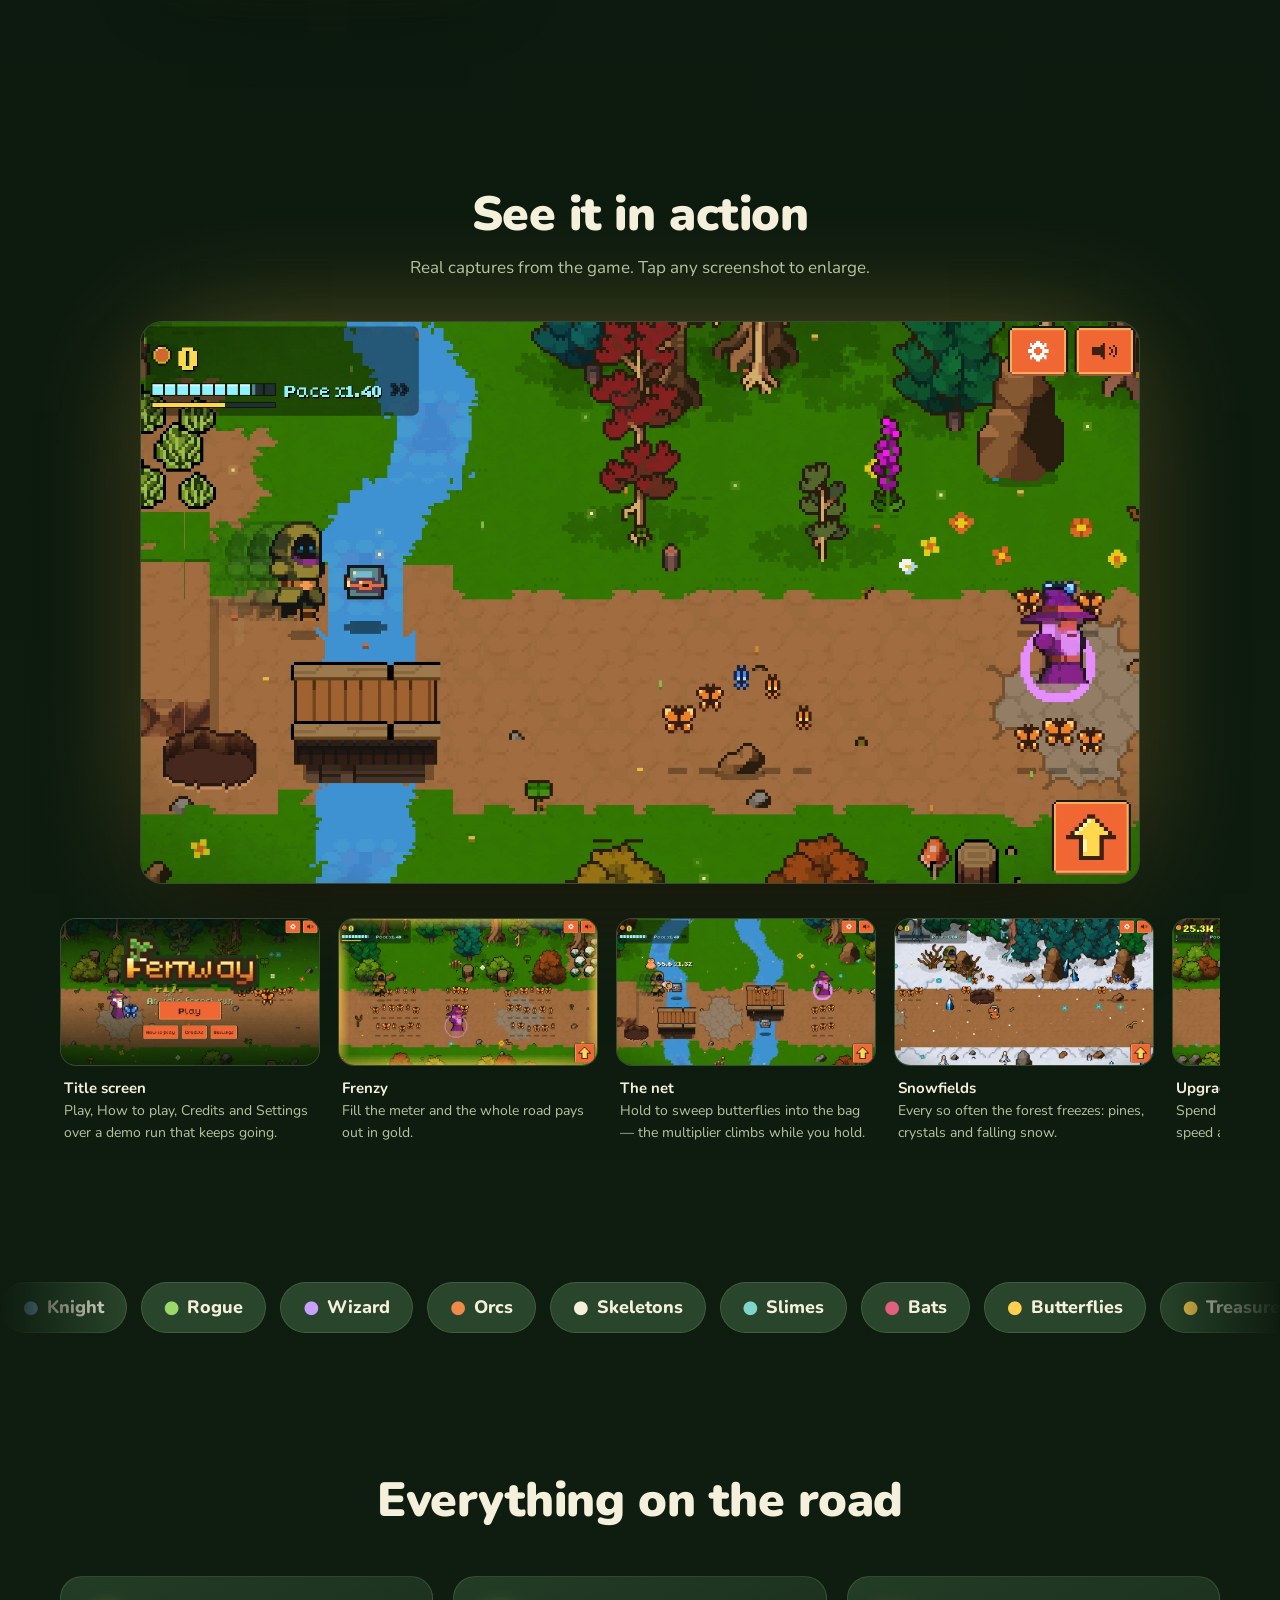
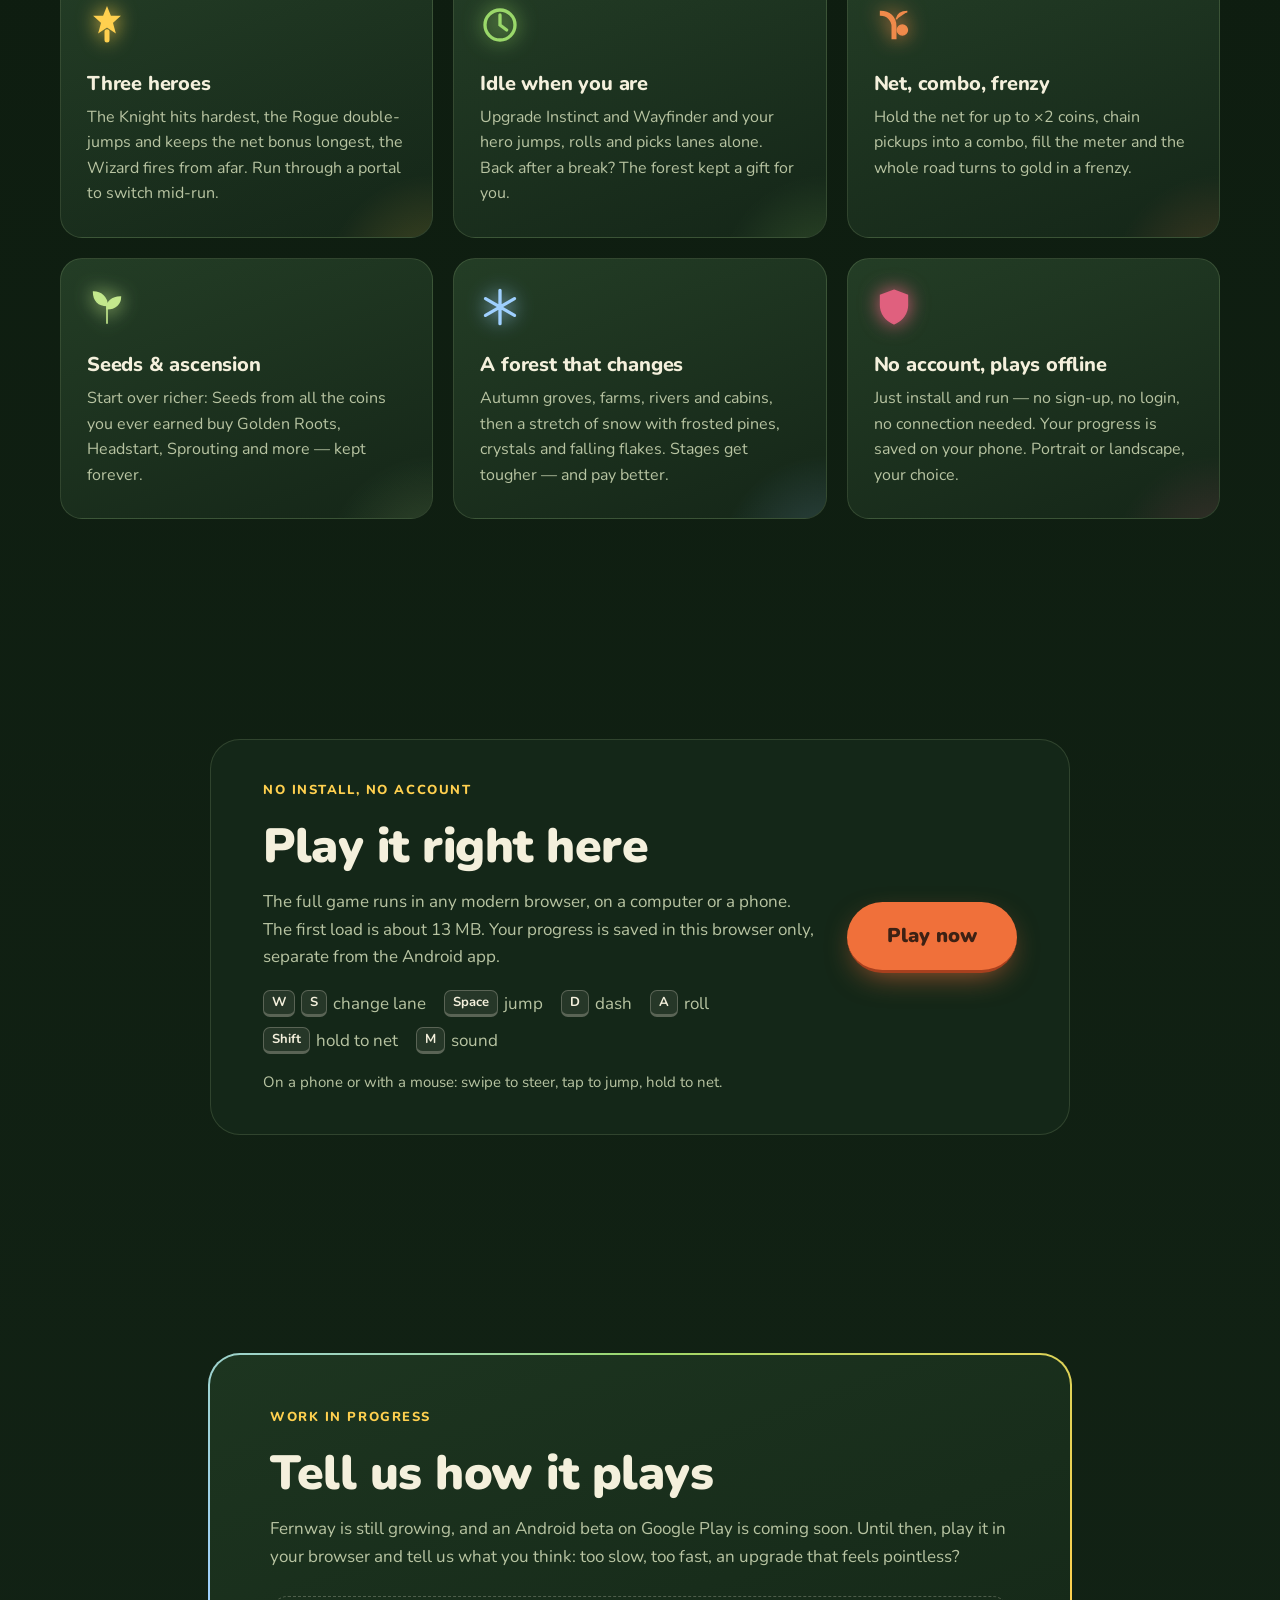
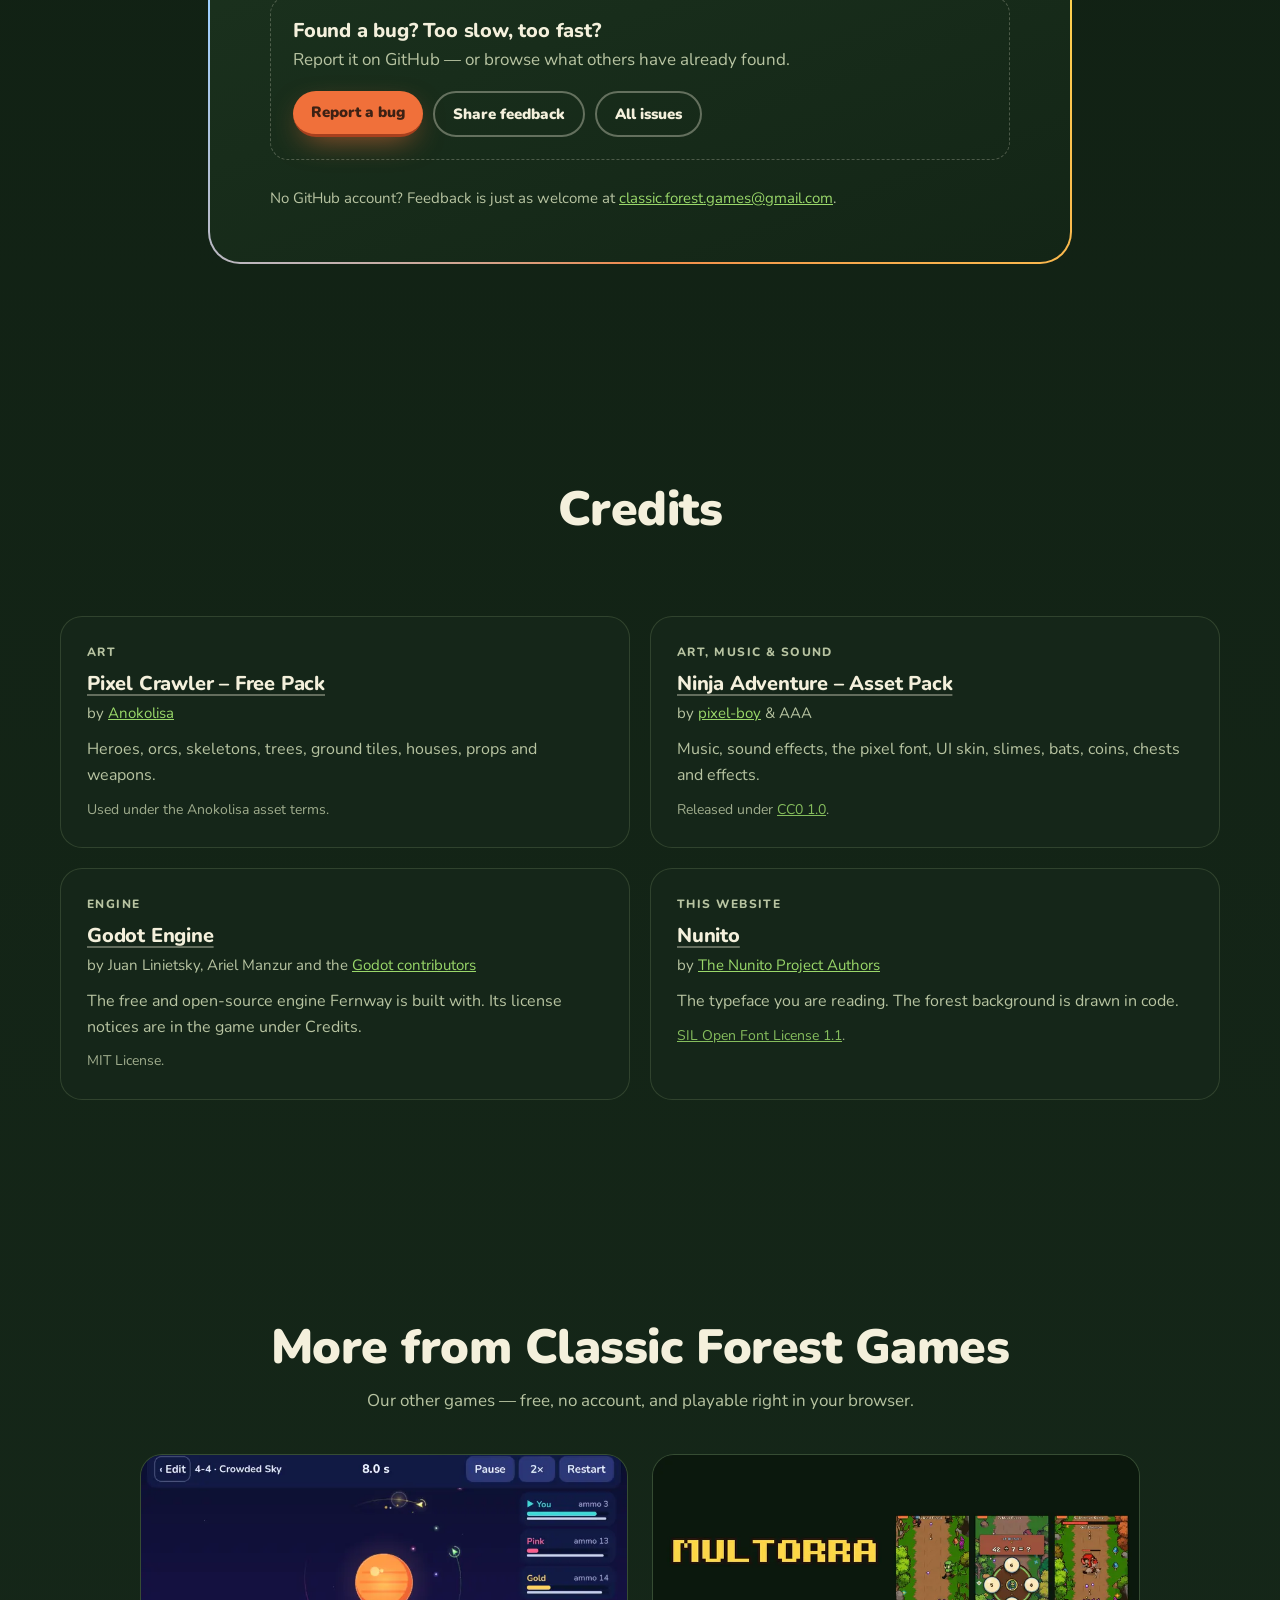
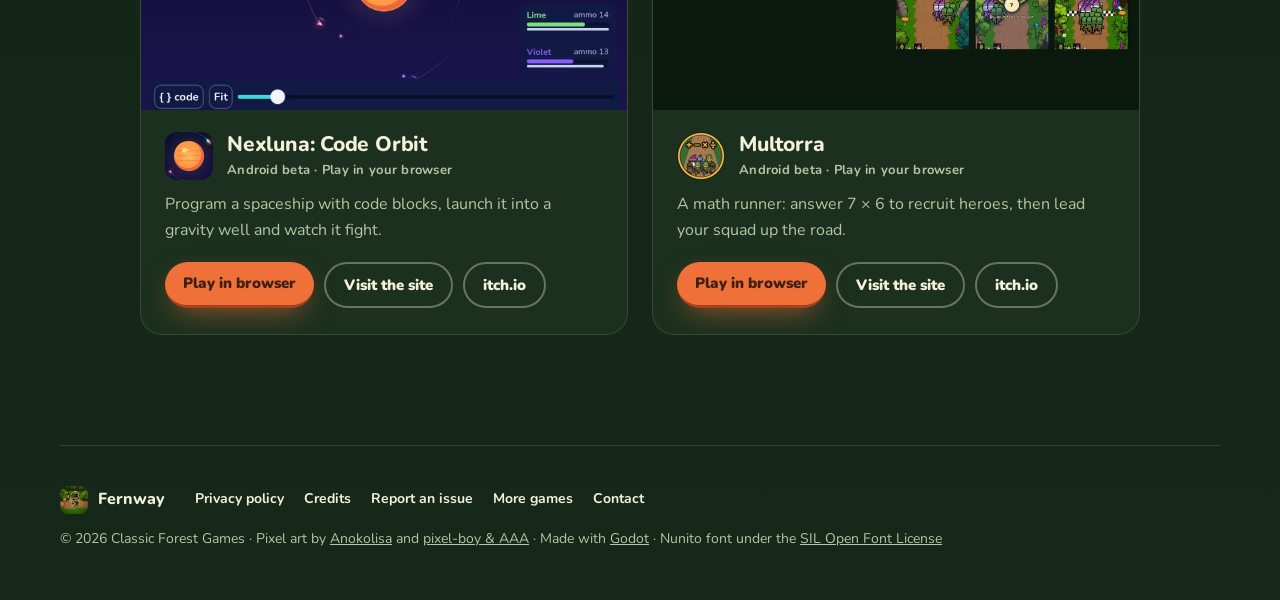
==== commit f48cd90e: "docs: itch.io links for Nexluna and Multorra, Multorra is in Android beta Co-Authored-By: Claude Opu" ====
--- a/index.html
+++ b/index.html
@@ -212,6 +212,7 @@
           <div class="game-btns">
             <a class="btn btn-small" href="https://alessiom.github.io/nexluna-site/play/" rel="noopener">Play in browser</a>
             <a class="btn btn-small btn-ghost" href="https://alessiom.github.io/nexluna-site/" rel="noopener">Visit the site</a>
+            <a class="btn btn-small btn-ghost" href="https://classic-forest.itch.io/nexluna-code-orbit" rel="noopener">itch.io</a>
           </div>
         </div>
       </article>
@@ -219,11 +220,12 @@
         <a class="game-shot" href="https://alessiom.github.io/multorra-site/" tabindex="-1" aria-hidden="true"><img src="img/games/multorra-card.webp" width="800" height="420" alt="" loading="lazy"></a>
         <div class="game-body">
           <div class="game-title"><img src="img/games/multorra-icon.png" width="48" height="48" alt=""><div>
-            <h3>Multorra</h3><p class="game-status">Play in your browser · Android coming soon</p></div></div>
+            <h3>Multorra</h3><p class="game-status">Android beta · Play in your browser</p></div></div>
           <p>A math runner: answer 7 × 6 to recruit heroes, then lead your squad up the road.</p>
           <div class="game-btns">
             <a class="btn btn-small" href="https://alessiom.github.io/multorra-site/play/" rel="noopener">Play in browser</a>
             <a class="btn btn-small btn-ghost" href="https://alessiom.github.io/multorra-site/" rel="noopener">Visit the site</a>
+            <a class="btn btn-small btn-ghost" href="https://classic-forest.itch.io/multorra-math-runner" rel="noopener">itch.io</a>
           </div>
         </div>
       </article>
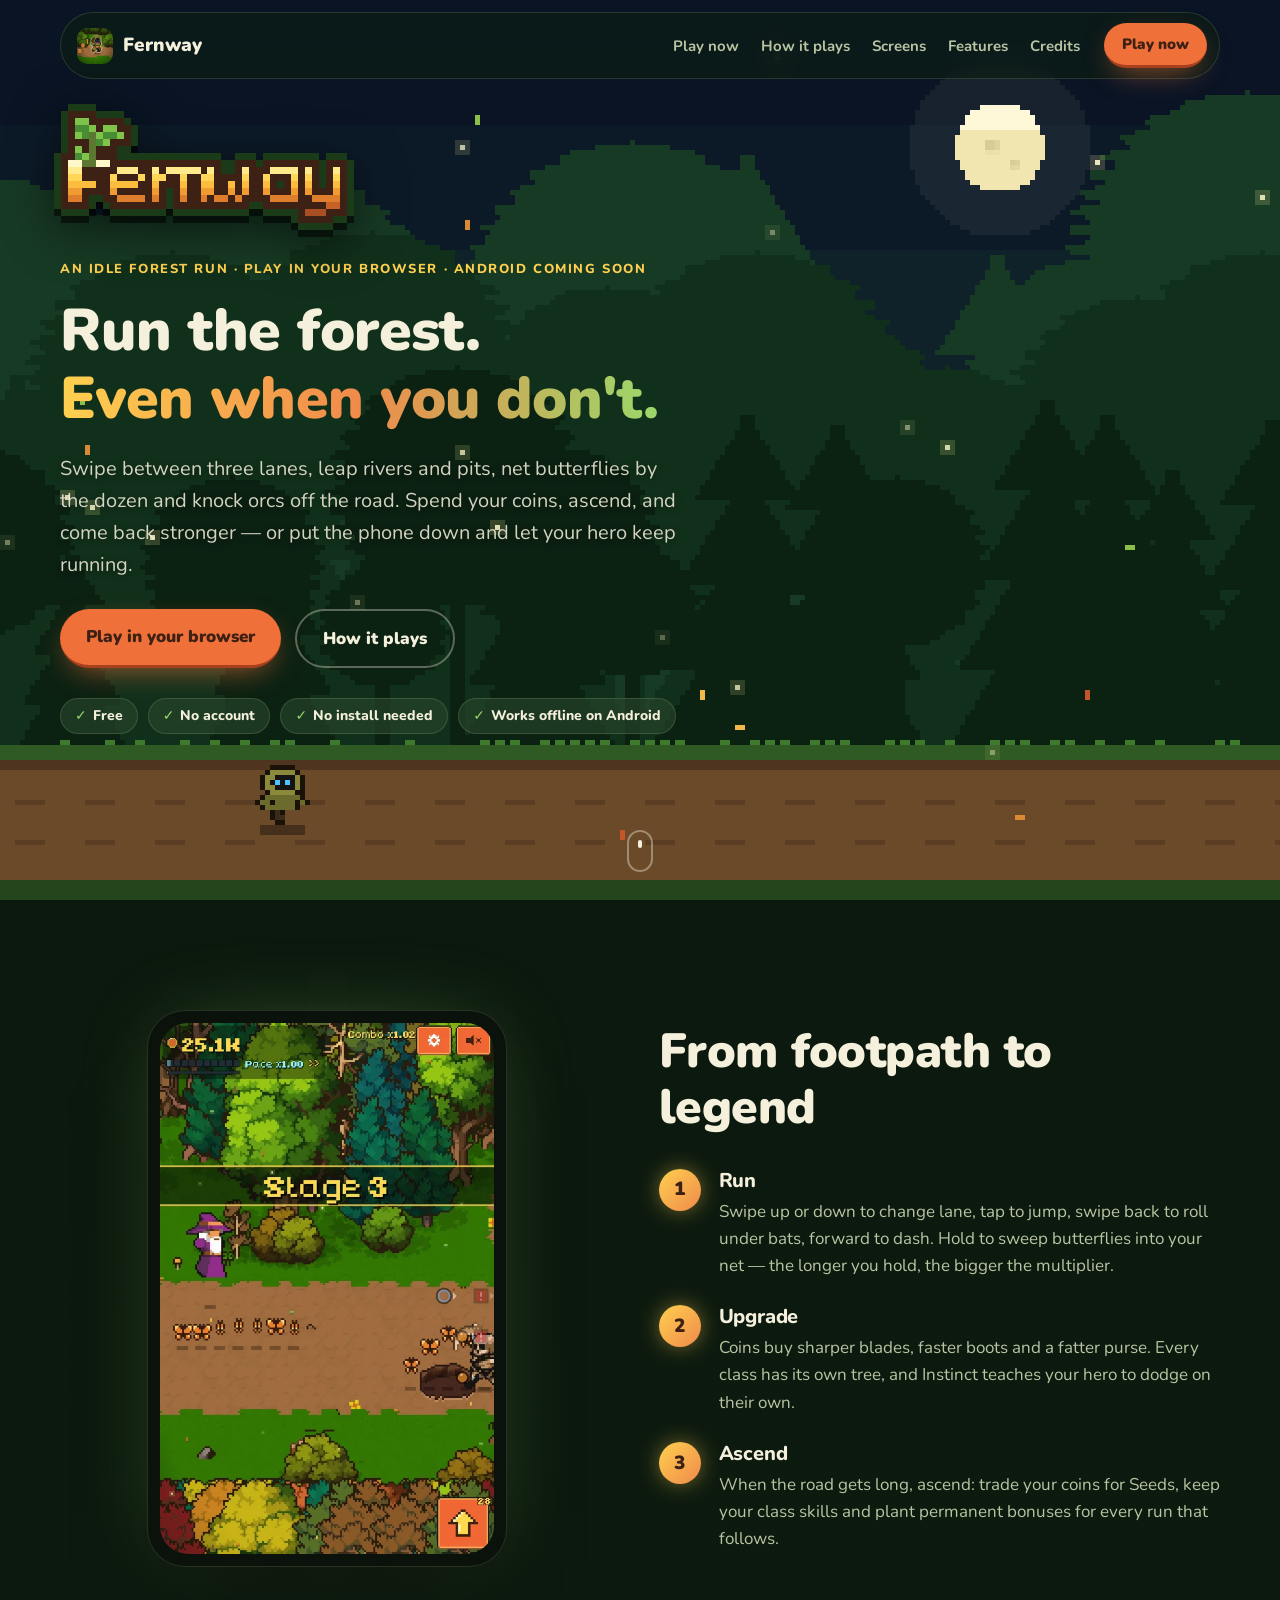
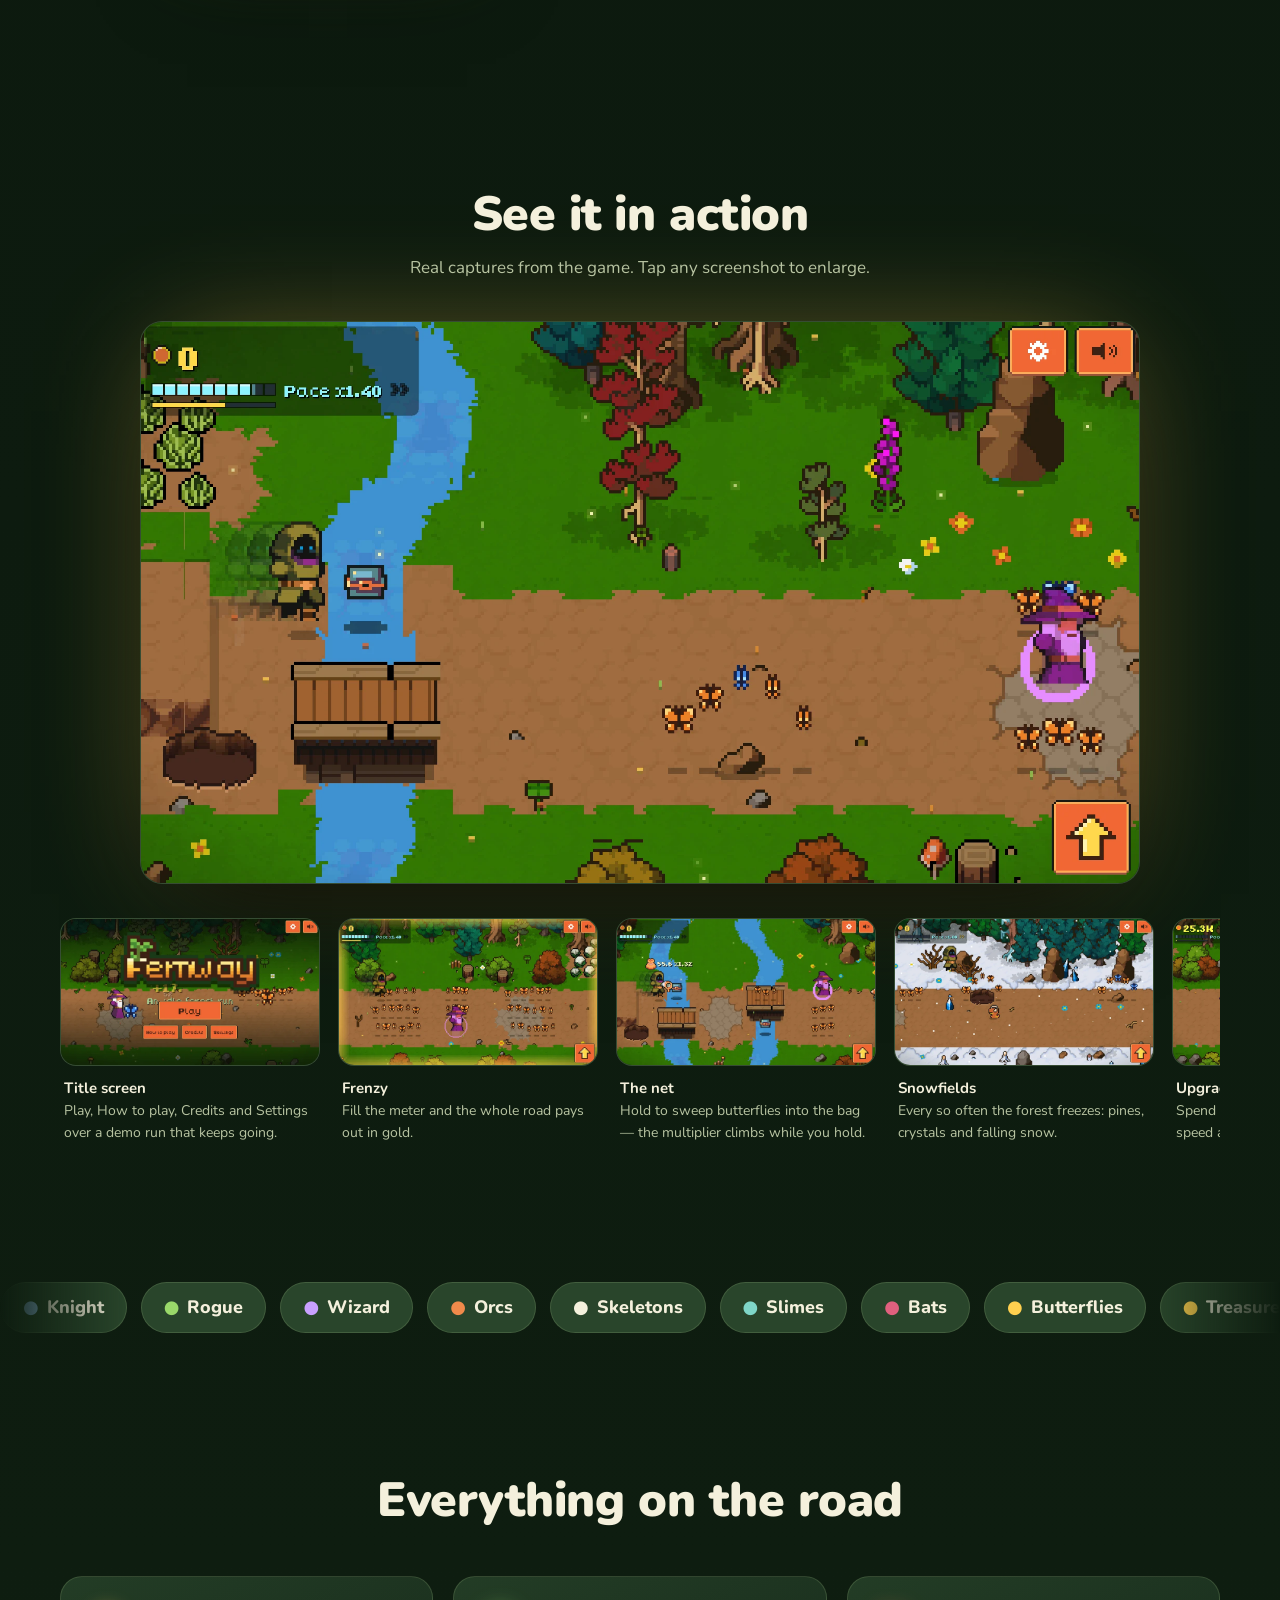
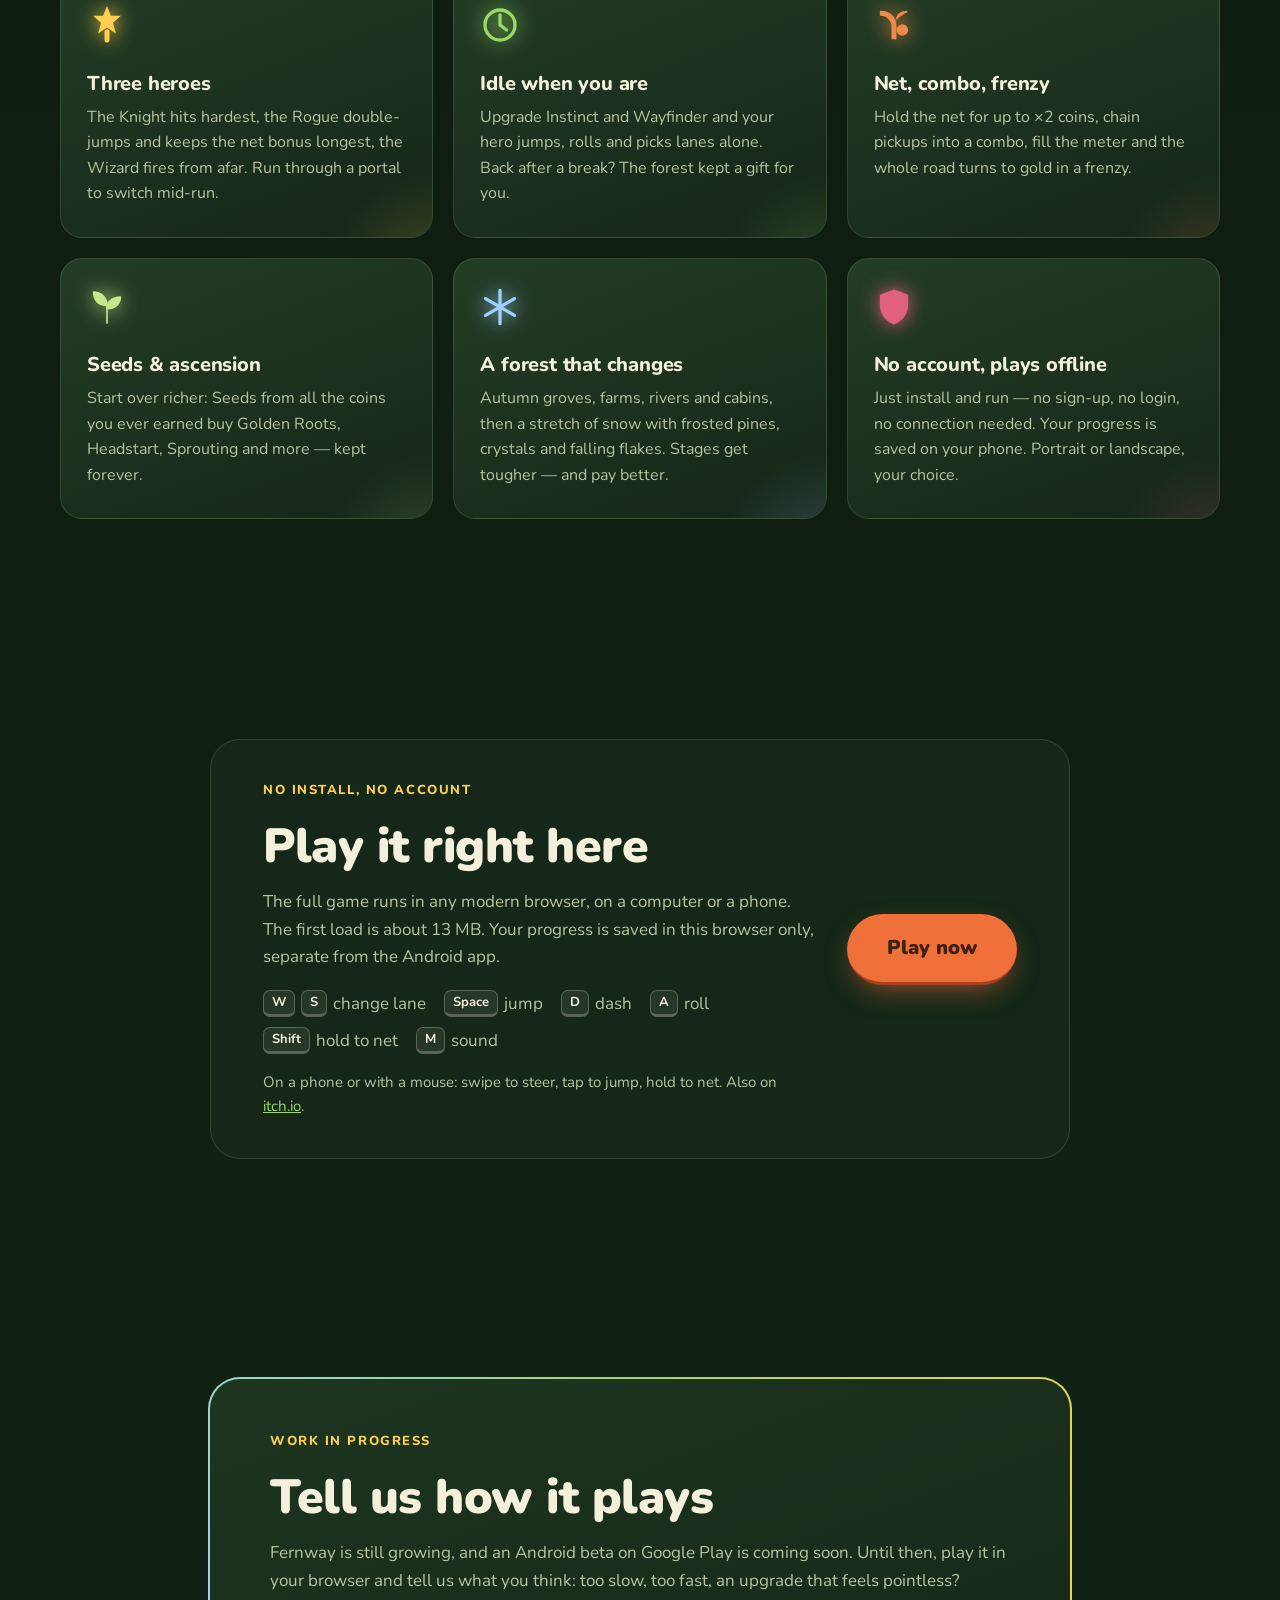
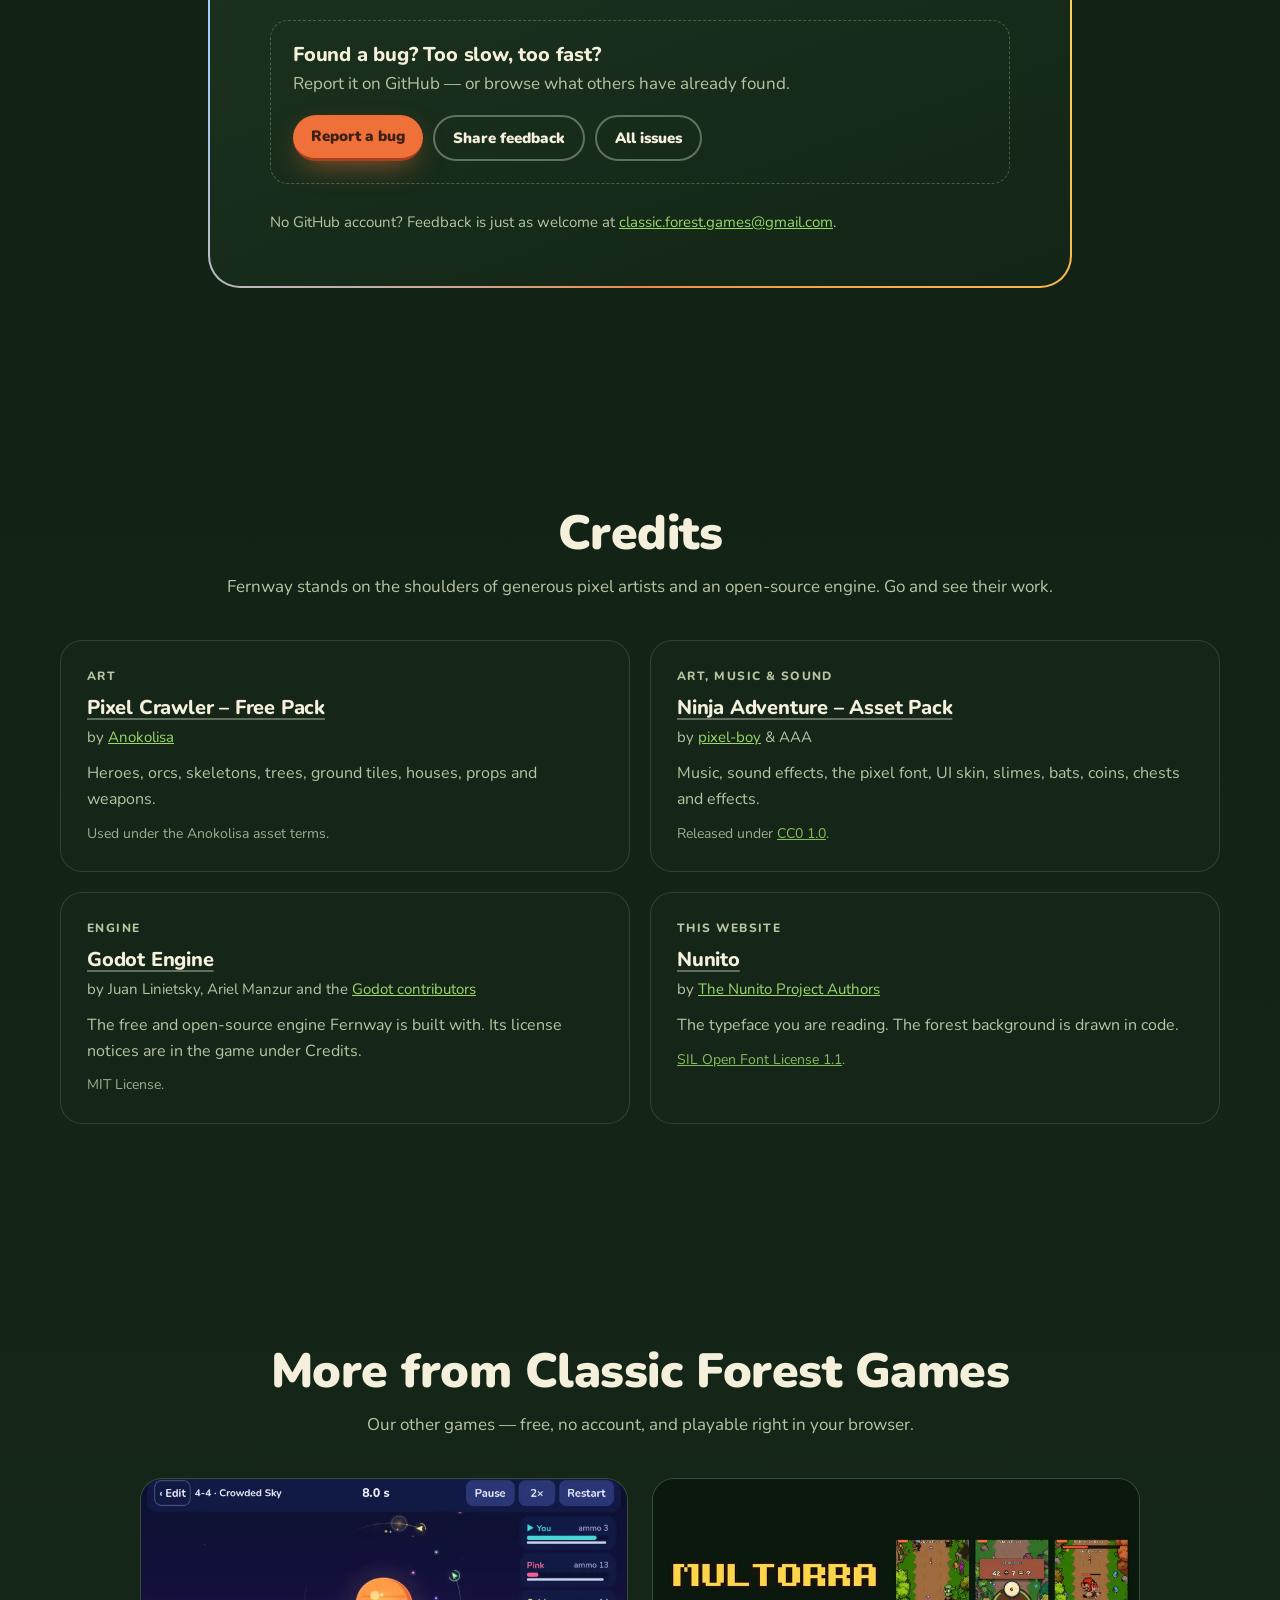
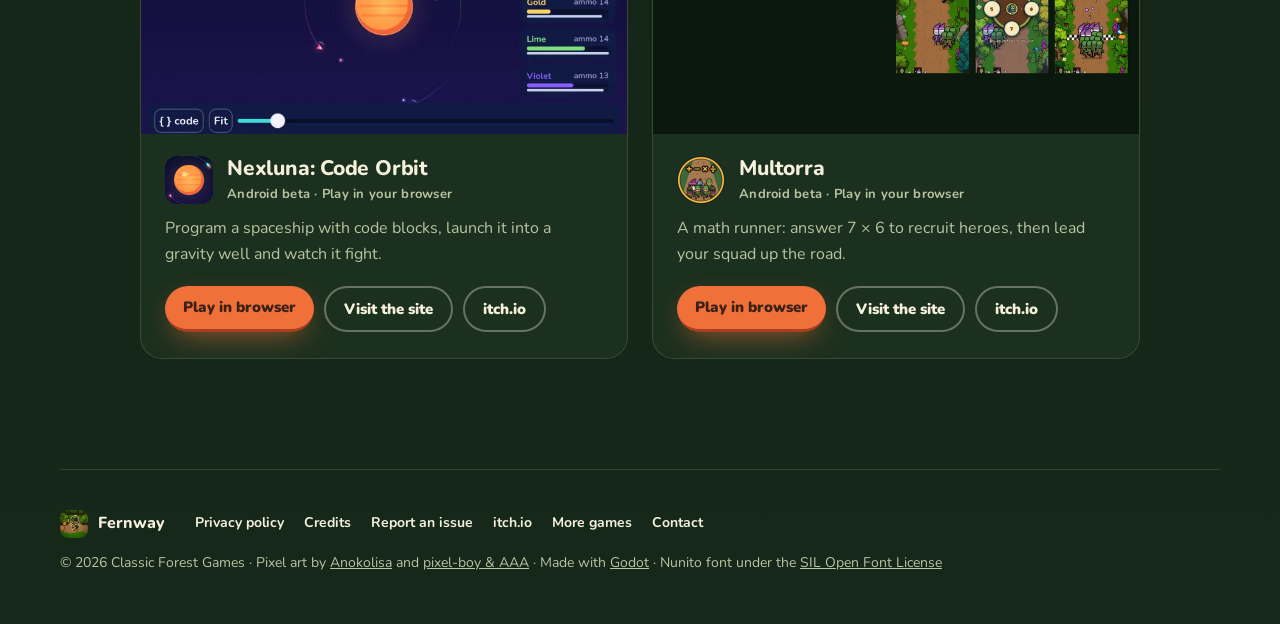
==== commit 808e60ca: "docs: link Fernway's itch.io page Co-Authored-By: Claude Opus 5.5 <noreply@anthropic.com>" ====
--- a/index.html
+++ b/index.html
@@ -140,7 +140,8 @@
           <li><kbd>W</kbd><kbd>S</kbd> change lane</li><li><kbd>Space</kbd> jump</li>
           <li><kbd>D</kbd> dash</li><li><kbd>A</kbd> roll</li><li><kbd>Shift</kbd> hold to net</li><li><kbd>M</kbd> sound</li>
         </ul>
-        <p class="fine">On a phone or with a mouse: swipe to steer, tap to jump, hold to net.</p>
+        <p class="fine">On a phone or with a mouse: swipe to steer, tap to jump, hold to net.
+          Also on <a href="https://classic-forest.itch.io/fernway-idle-forest-run" rel="noopener">itch.io</a>.</p>
       </div>
       <a class="btn btn-big" href="play/">Play now</a>
     </div>
@@ -239,6 +240,7 @@
     <a href="privacy/">Privacy policy</a>
     <a href="#credits">Credits</a>
     <a href="https://github.com/AlessioM/fernway-site/issues" rel="noopener">Report an issue</a>
+    <a href="https://classic-forest.itch.io/fernway-idle-forest-run" rel="noopener">itch.io</a>
     <a href="#more">More games</a>
     <a href="mailto:classic.forest.games@gmail.com">Contact</a>
   </nav>
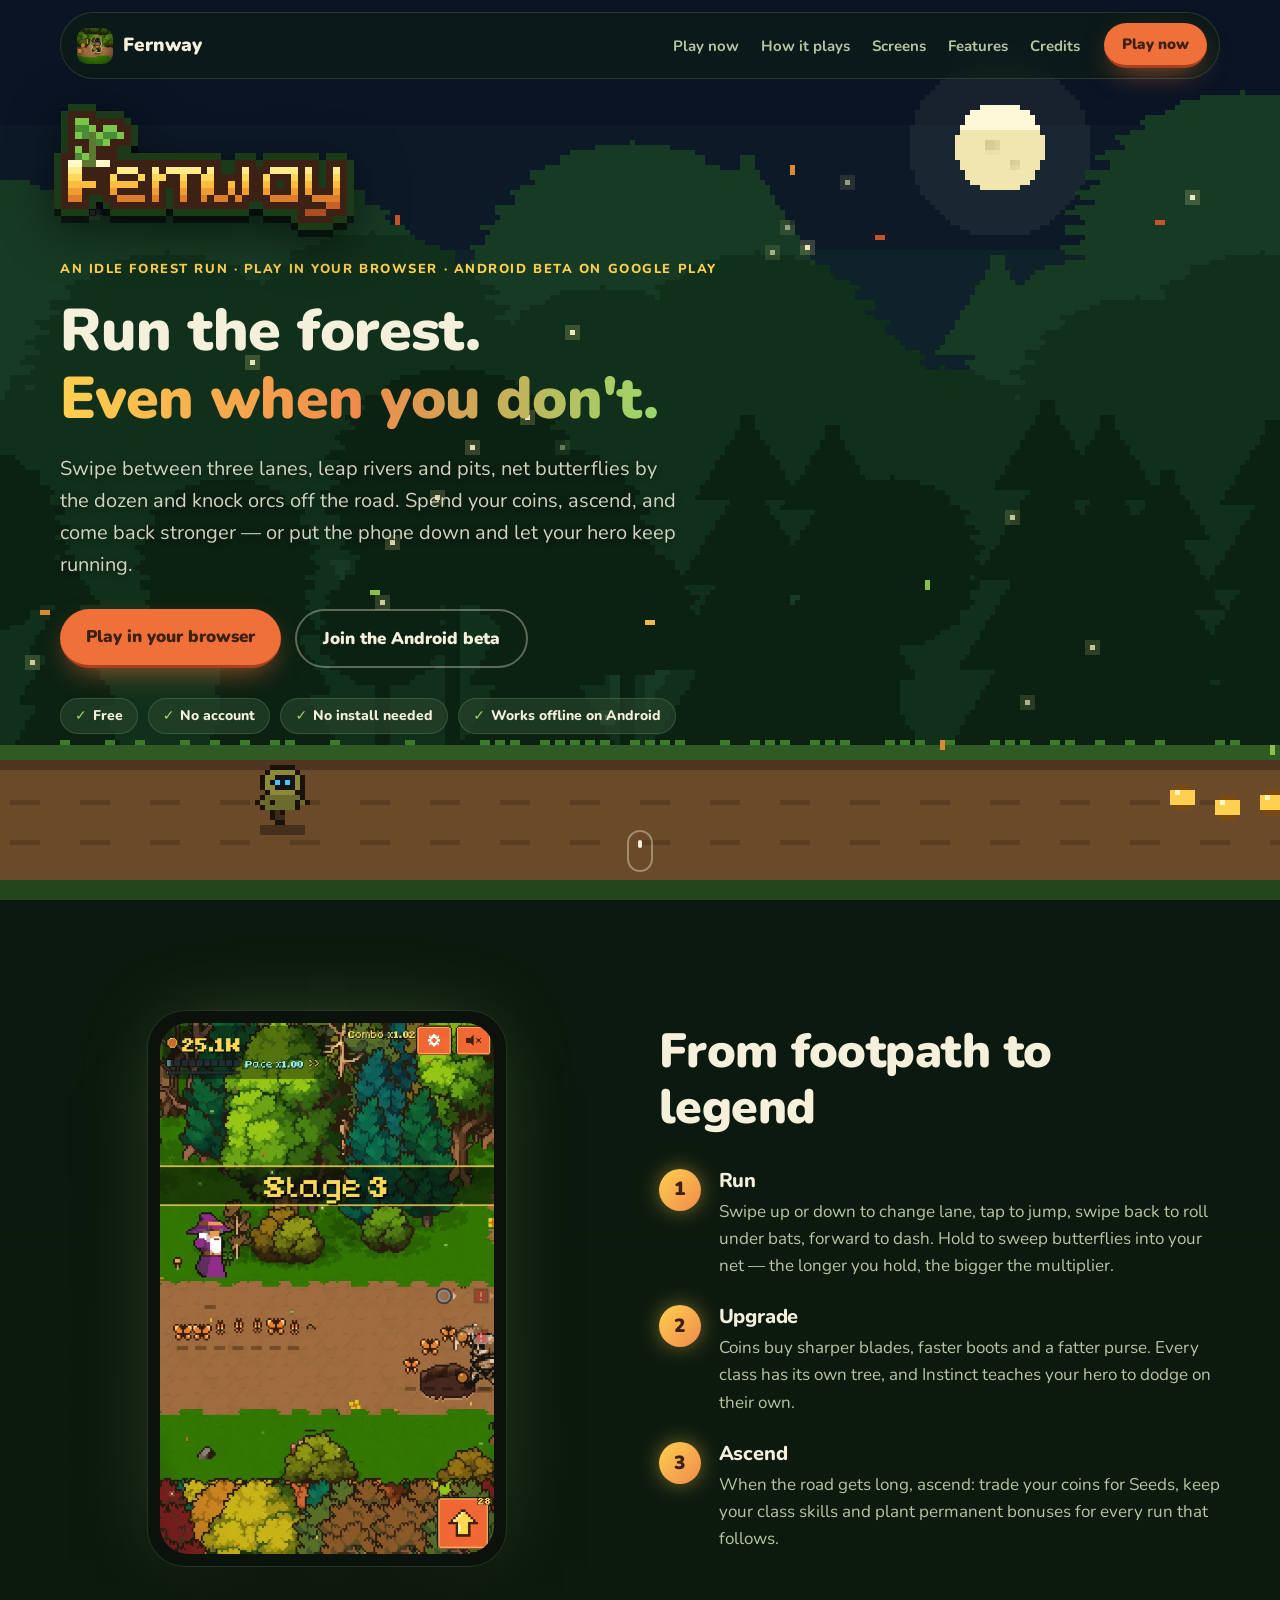
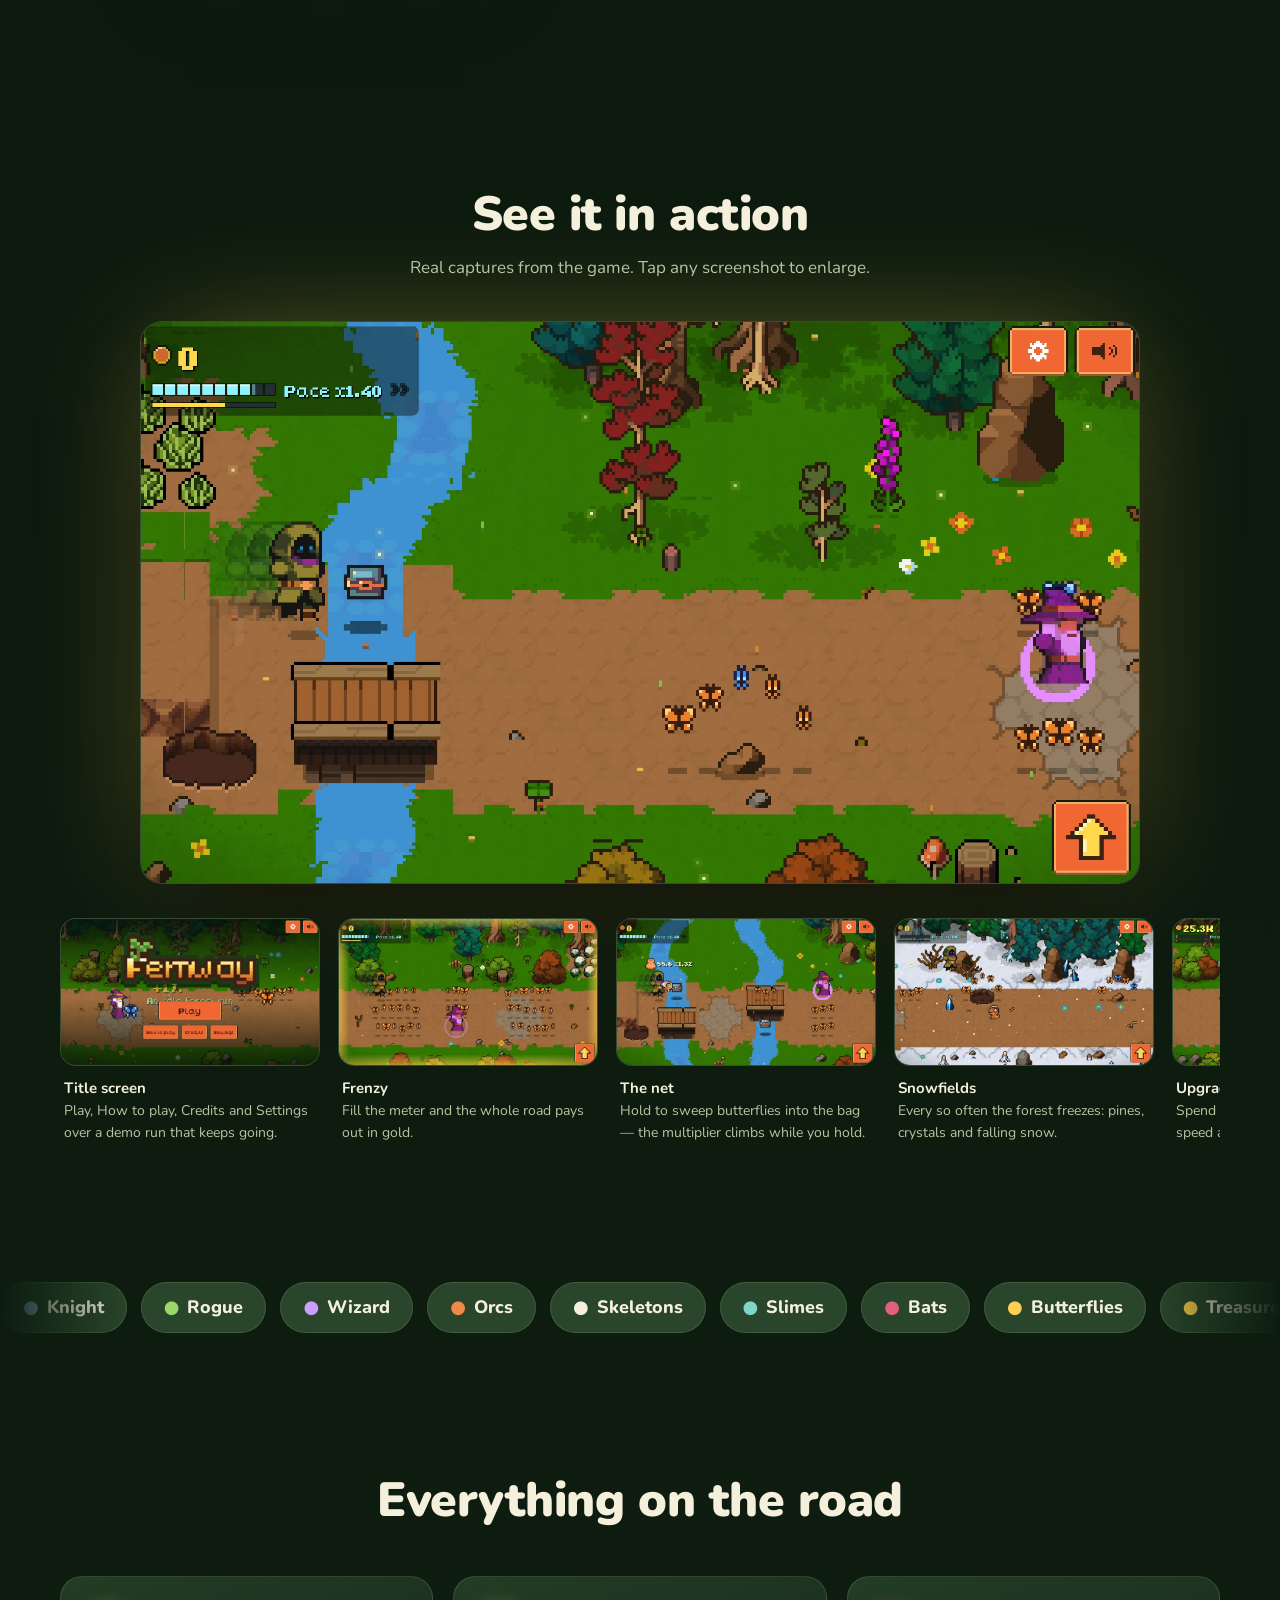
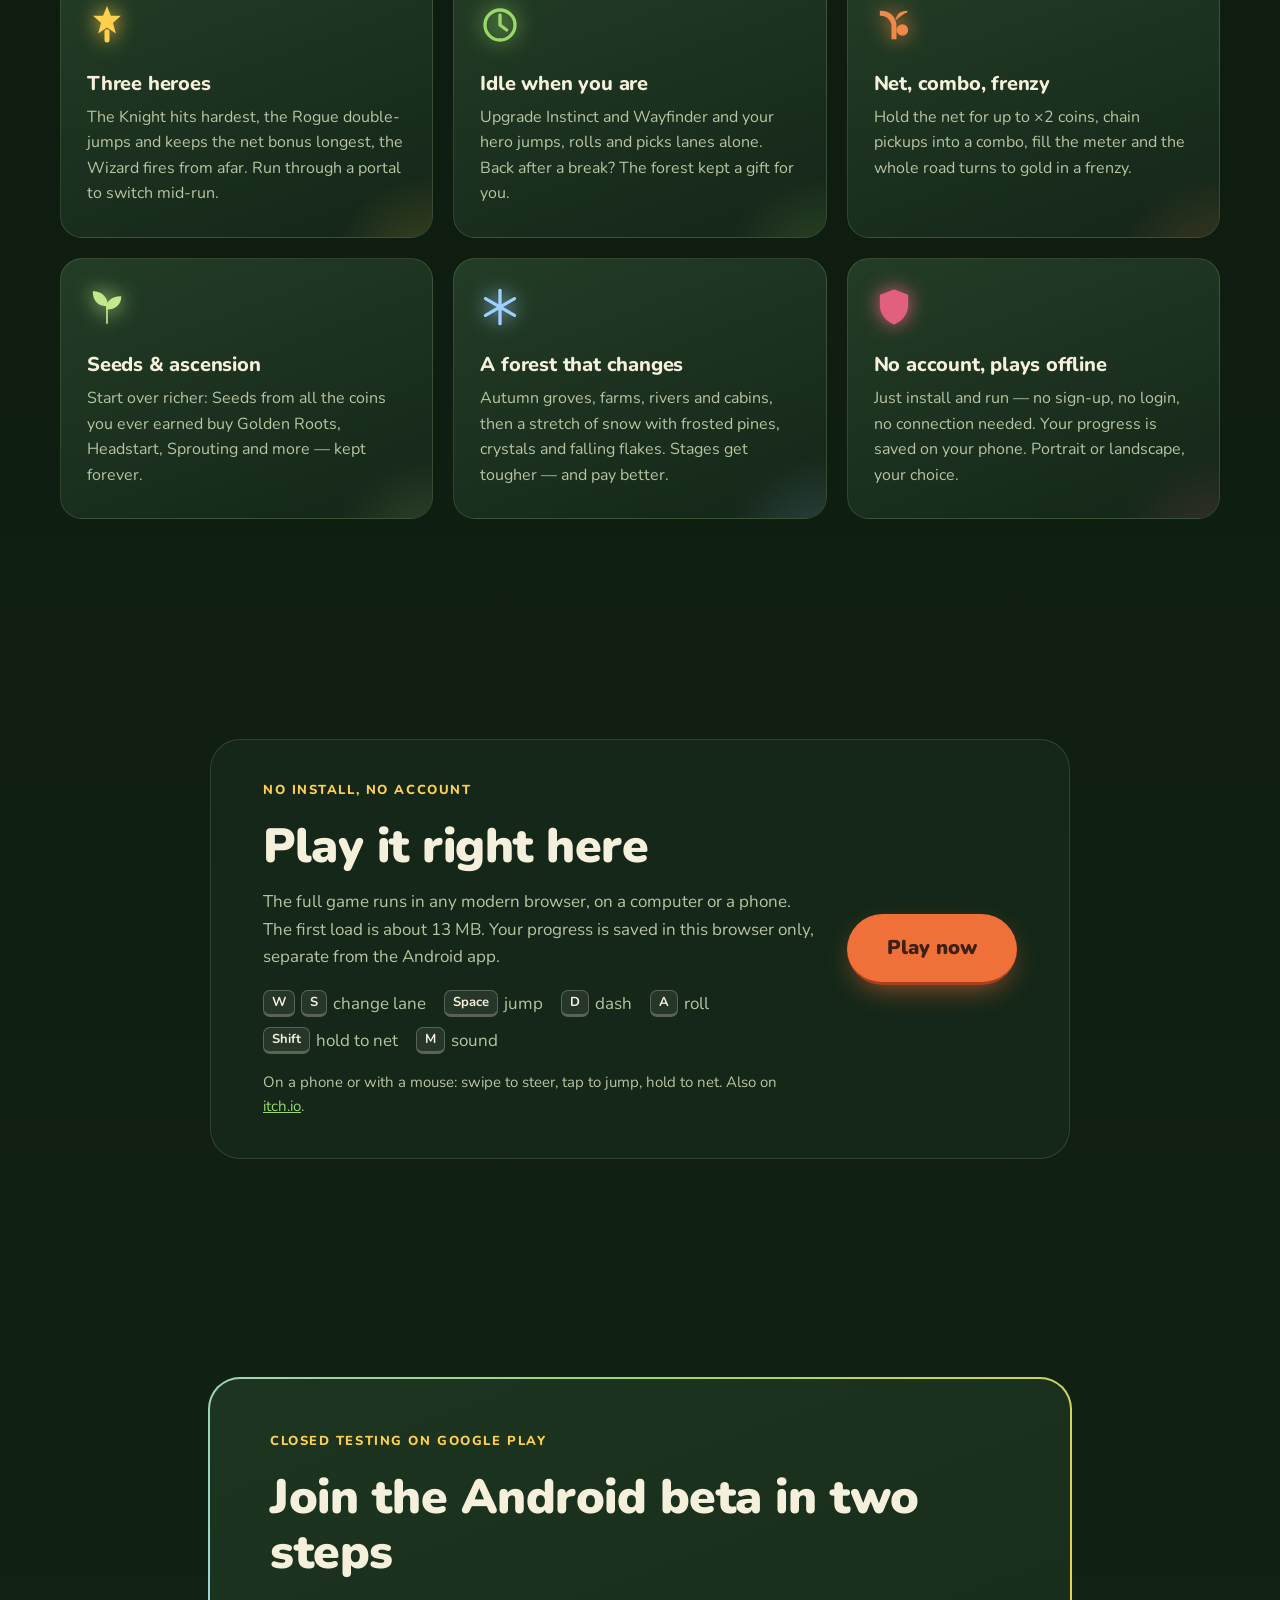
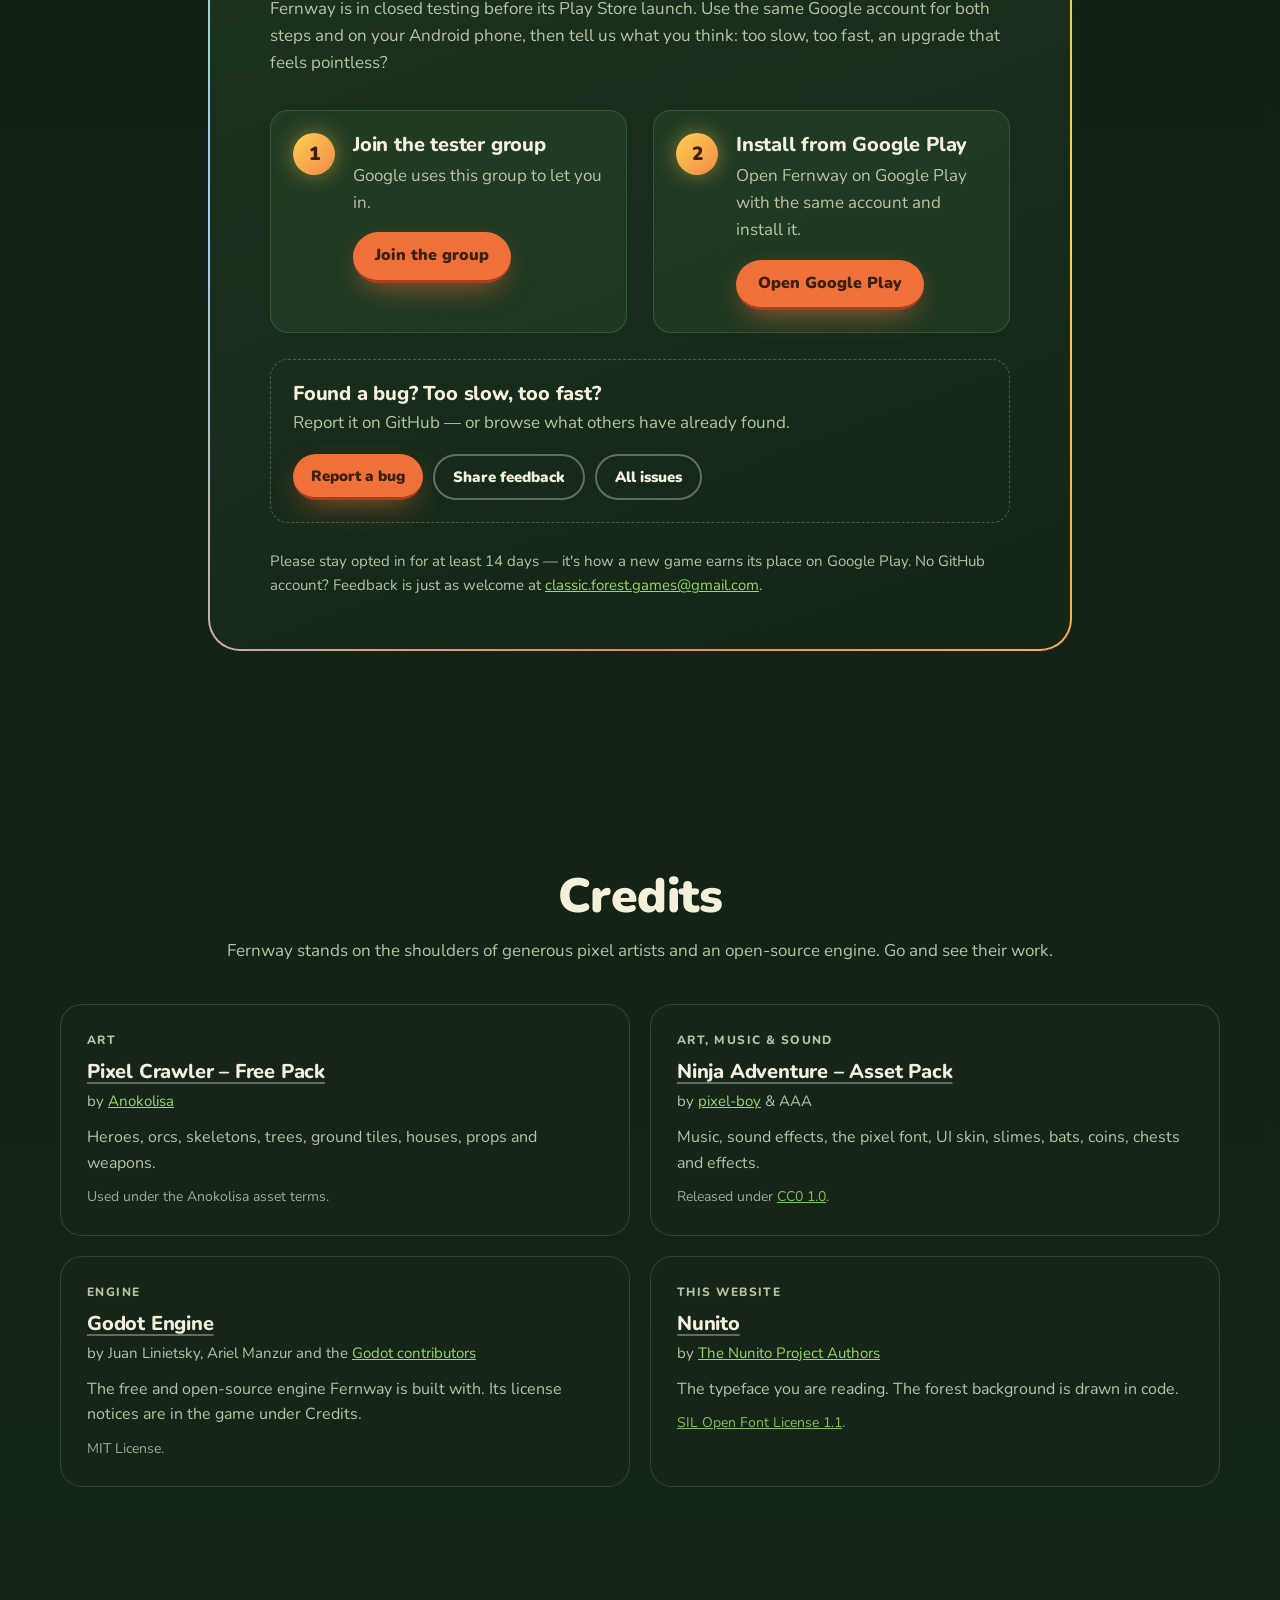
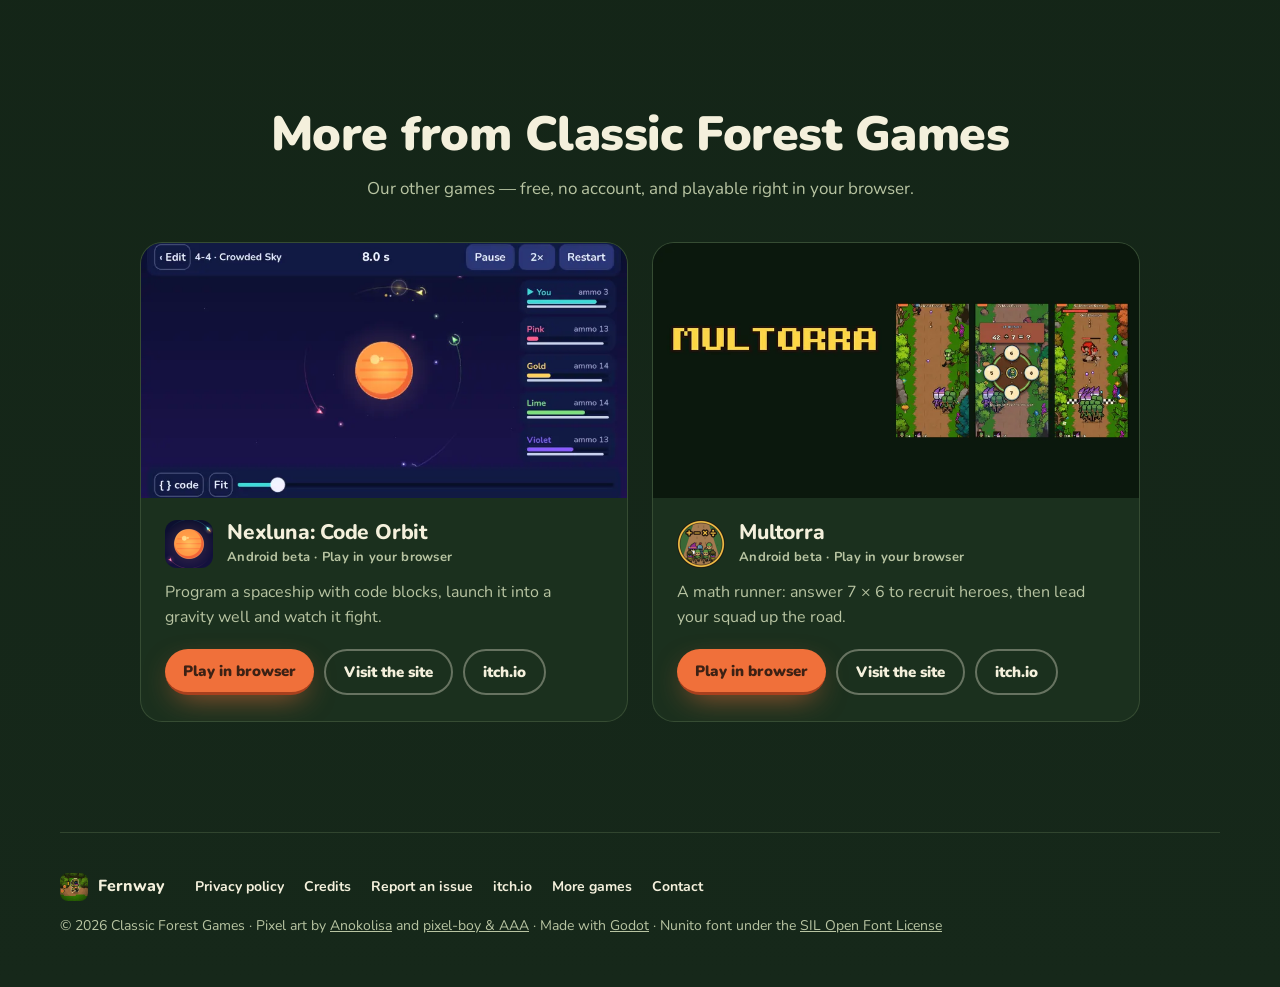
==== commit d0394c9b: "docs: Fernway Android beta join steps (tester group + Google Play) Co-Authored-By: Claude Opus 5.5 <" ====
--- a/index.html
+++ b/index.html
@@ -39,14 +39,14 @@
   <section class="hero">
     <div class="hero-copy">
       <img class="logo" src="img/logo.png" width="344" height="152" alt="Fernway">
-      <p class="eyebrow">An idle forest run · Play in your browser · Android coming soon</p>
+      <p class="eyebrow">An idle forest run · Play in your browser · Android beta on Google Play</p>
       <h1>Run the forest.<br><span class="grad">Even when you don't.</span></h1>
       <p class="lede">Swipe between three lanes, leap rivers and pits, net butterflies by the dozen and knock
         orcs off the road. Spend your coins, ascend, and come back stronger — or put the phone down and
         let your hero keep running.</p>
       <div class="cta-row">
         <a class="btn" href="play/">Play in your browser</a>
-        <a class="btn btn-ghost" href="#how">How it plays</a>
+        <a class="btn btn-ghost" href="#beta">Join the Android beta</a>
       </div>
       <ul class="badges" aria-label="Highlights">
         <li>Free</li><li>No account</li><li>No install needed</li><li>Works offline on Android</li>
@@ -149,10 +149,16 @@
 
   <section id="beta" class="section beta">
     <div class="beta-card reveal">
-      <p class="eyebrow">Work in progress</p>
-      <h2>Tell us how it plays</h2>
-      <p>Fernway is still growing, and an Android beta on Google Play is coming soon. Until then, play it in your
-        browser and tell us what you think: too slow, too fast, an upgrade that feels pointless?</p>
+      <p class="eyebrow">Closed testing on Google Play</p>
+      <h2>Join the Android beta in two steps</h2>
+      <p>Fernway is in closed testing before its Play Store launch. Use the same Google account for both steps
+        and on your Android phone, then tell us what you think: too slow, too fast, an upgrade that feels pointless?</p>
+      <ol class="join">
+        <li><span class="num">1</span><div><h3>Join the tester group</h3><p>Google uses this group to let you in.</p>
+          <a class="btn" href="https://groups.google.com/g/fernway-testers" rel="noopener">Join the group</a></div></li>
+        <li><span class="num">2</span><div><h3>Install from Google Play</h3><p>Open Fernway on Google Play with the same account and install it.</p>
+          <a class="btn" href="https://play.google.com/store/apps/details?id=com.classicforestgames.fernway" rel="noopener">Open Google Play</a></div></li>
+      </ol>
       <div class="report">
         <div><h3>Found a bug? Too slow, too fast?</h3>
           <p>Report it on GitHub — or browse what others have already found.</p></div>
@@ -162,7 +168,8 @@
           <a class="btn btn-small btn-ghost" href="https://github.com/AlessioM/fernway-site/issues" rel="noopener">All issues</a>
         </div>
       </div>
-      <p class="fine">No GitHub account? Feedback is just as welcome at
+      <p class="fine">Please stay opted in for at least 14 days — it's how a new game earns its place on Google Play.
+        No GitHub account? Feedback is just as welcome at
         <a href="mailto:classic.forest.games@gmail.com">classic.forest.games@gmail.com</a>.</p>
     </div>
   </section>
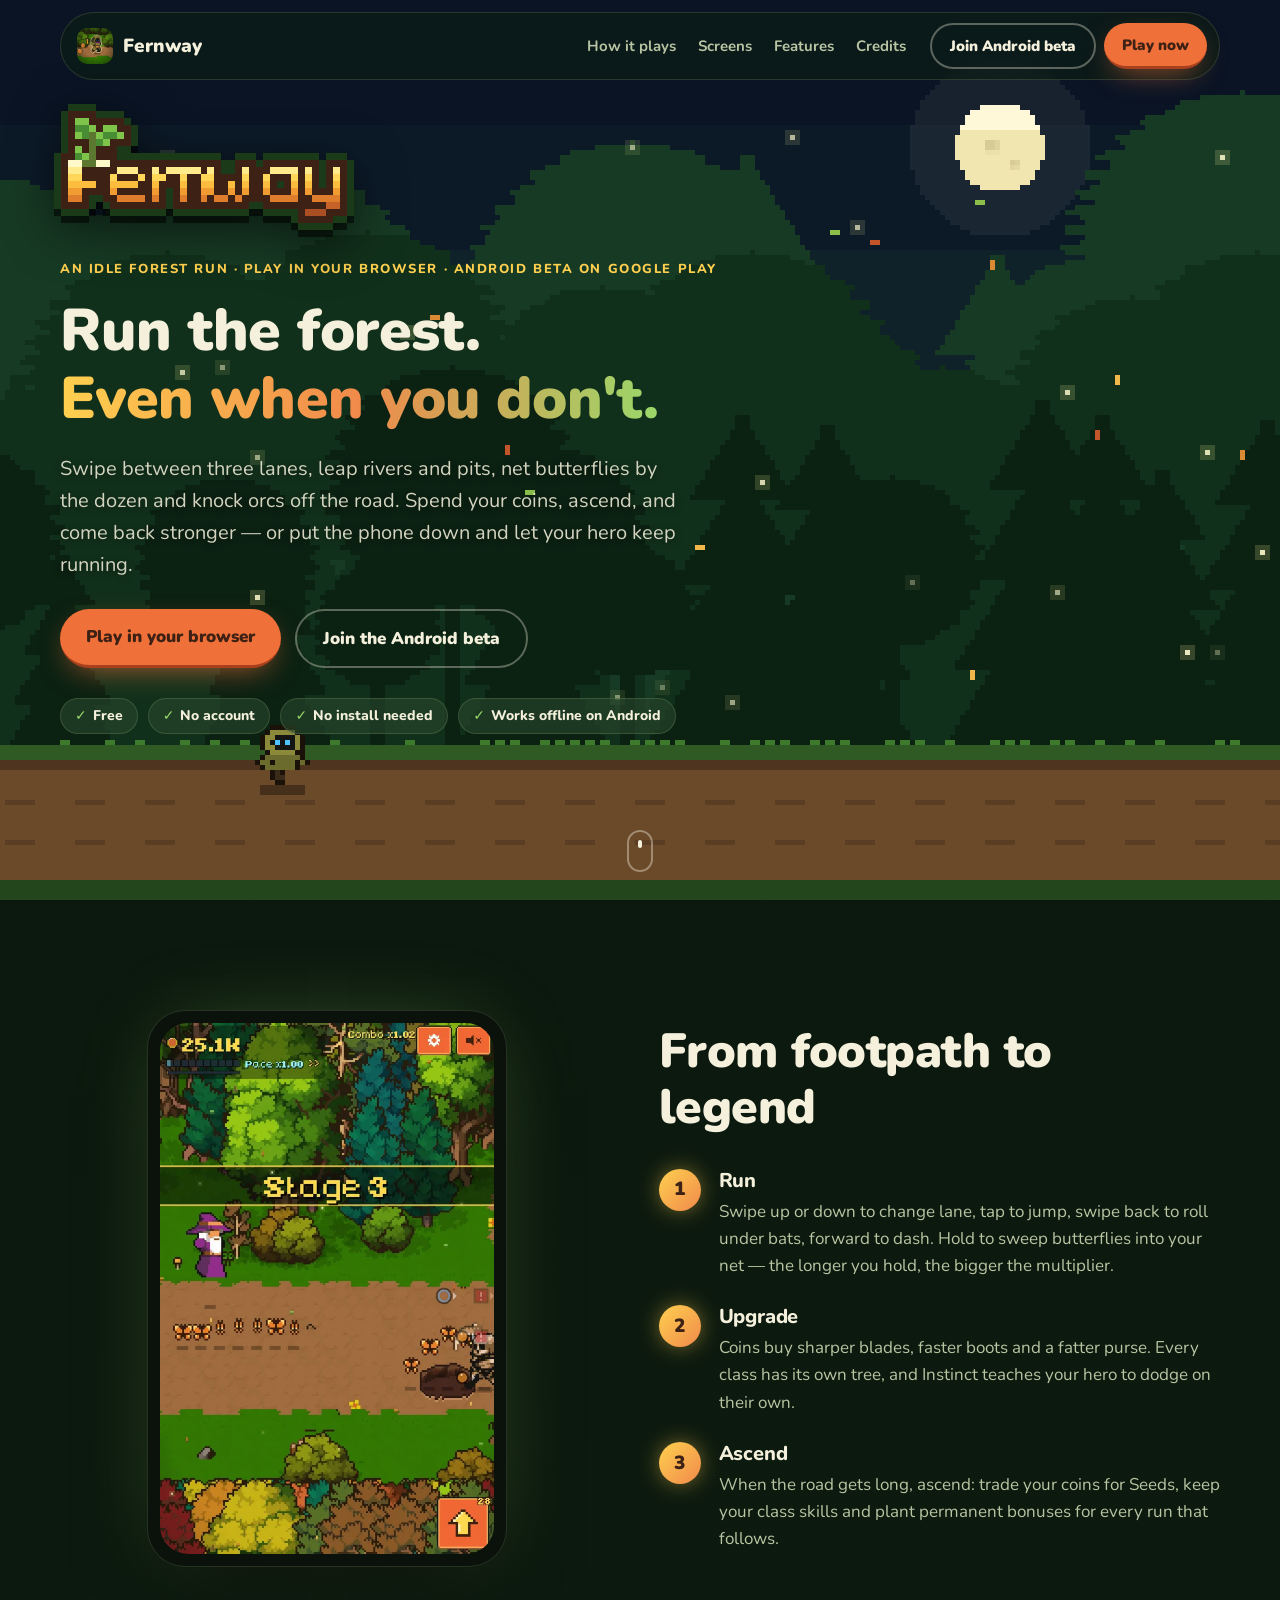
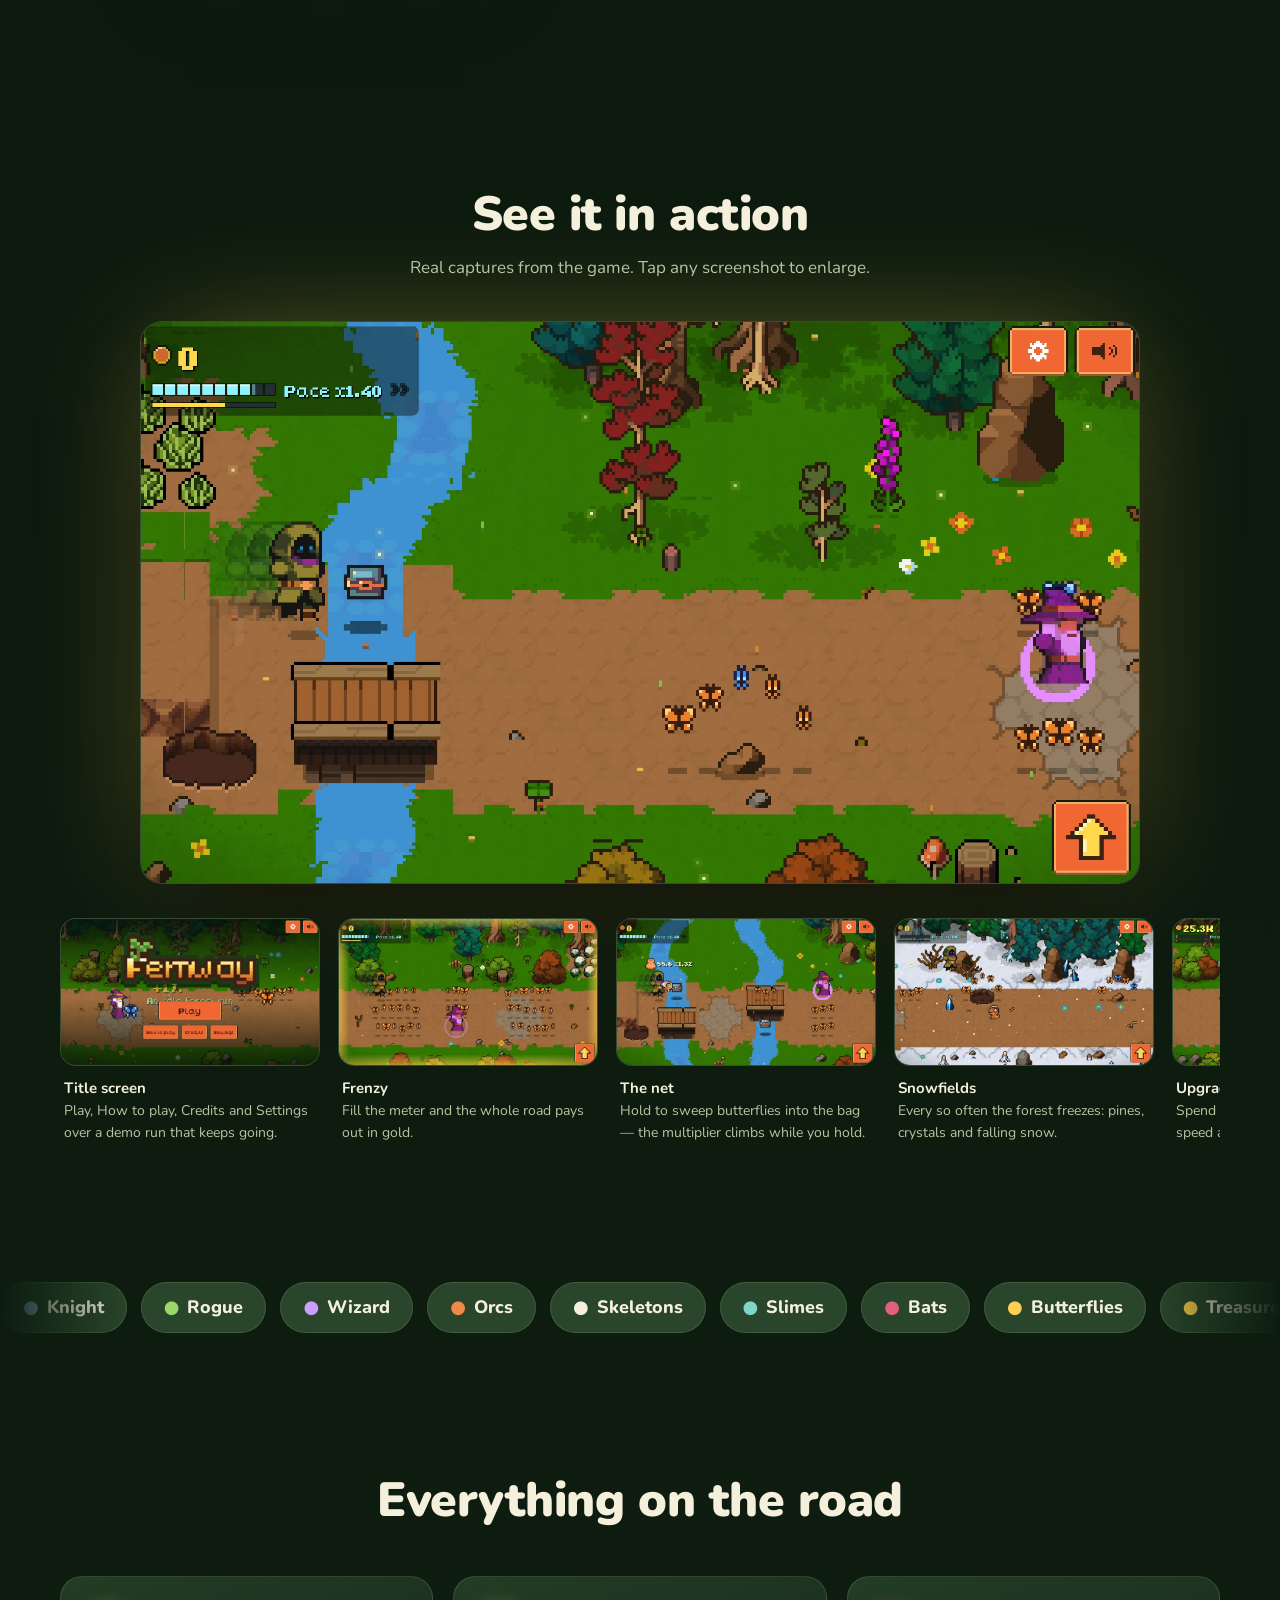
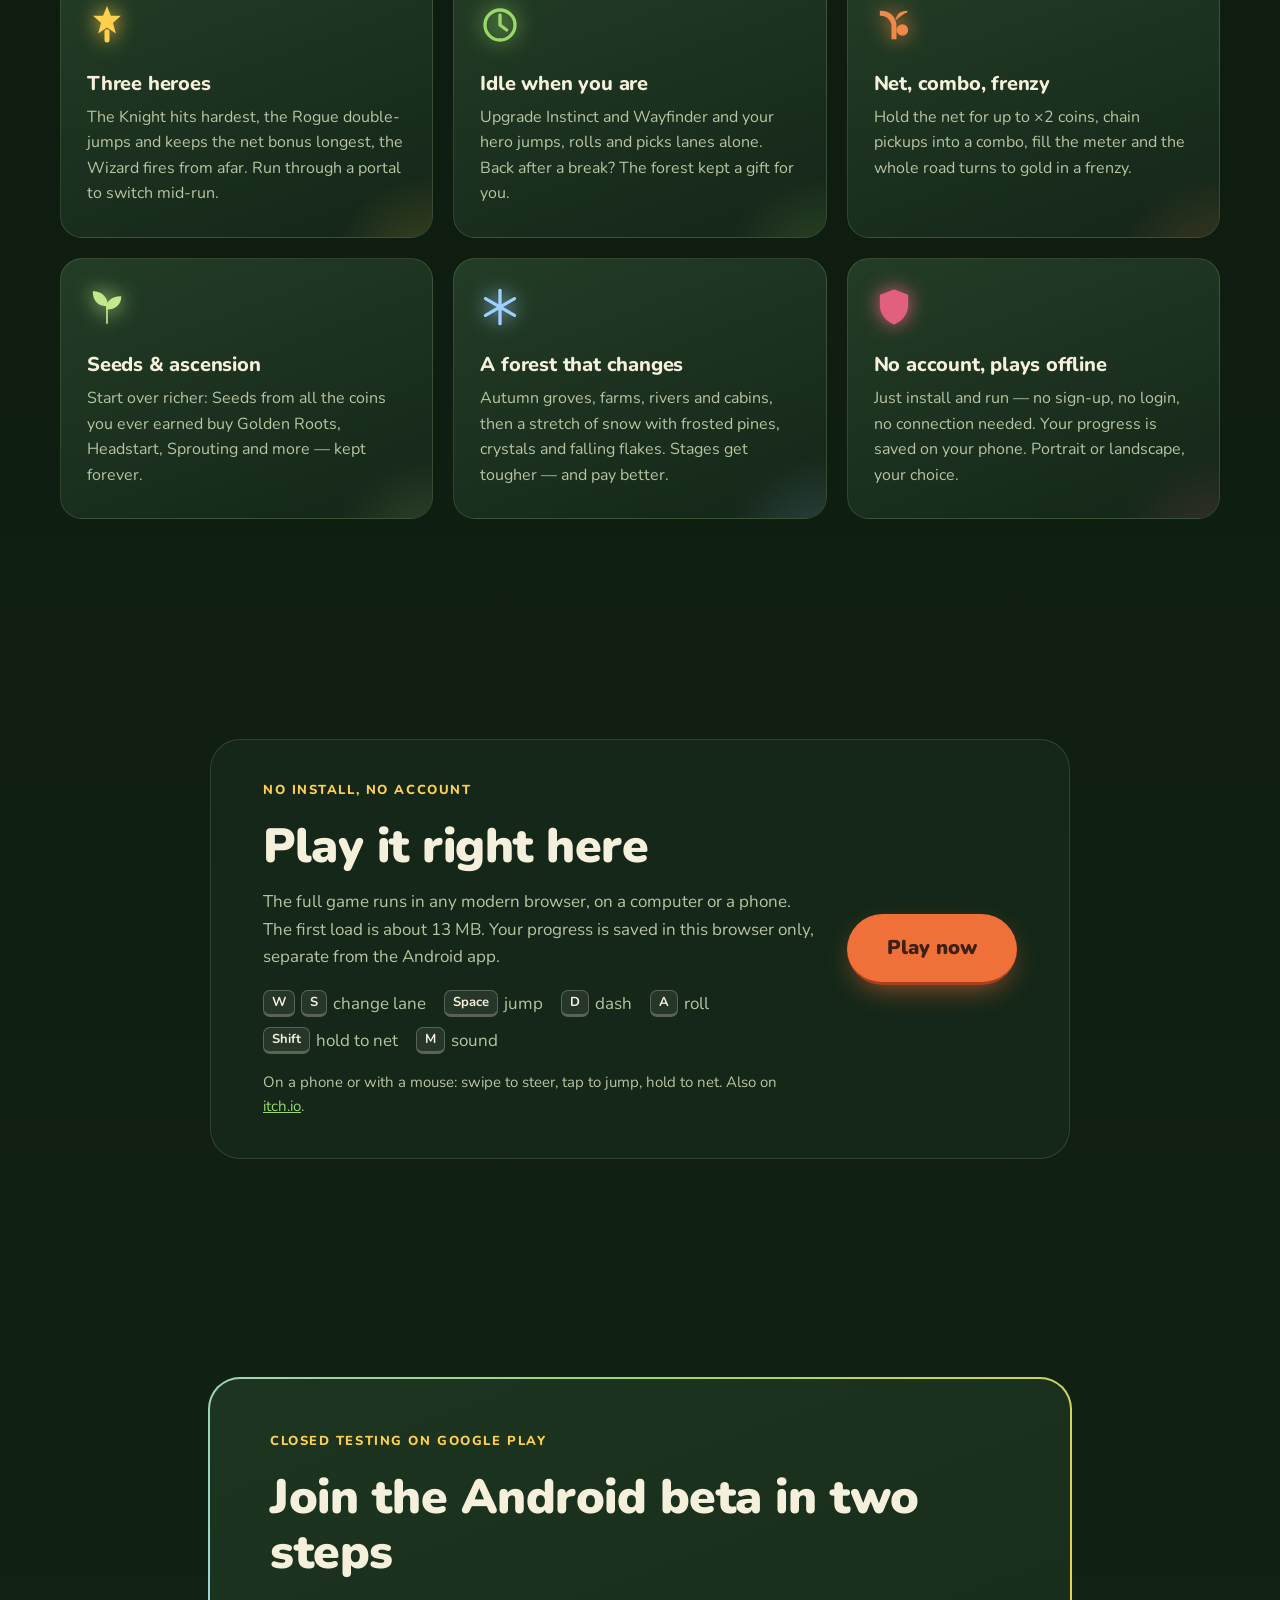
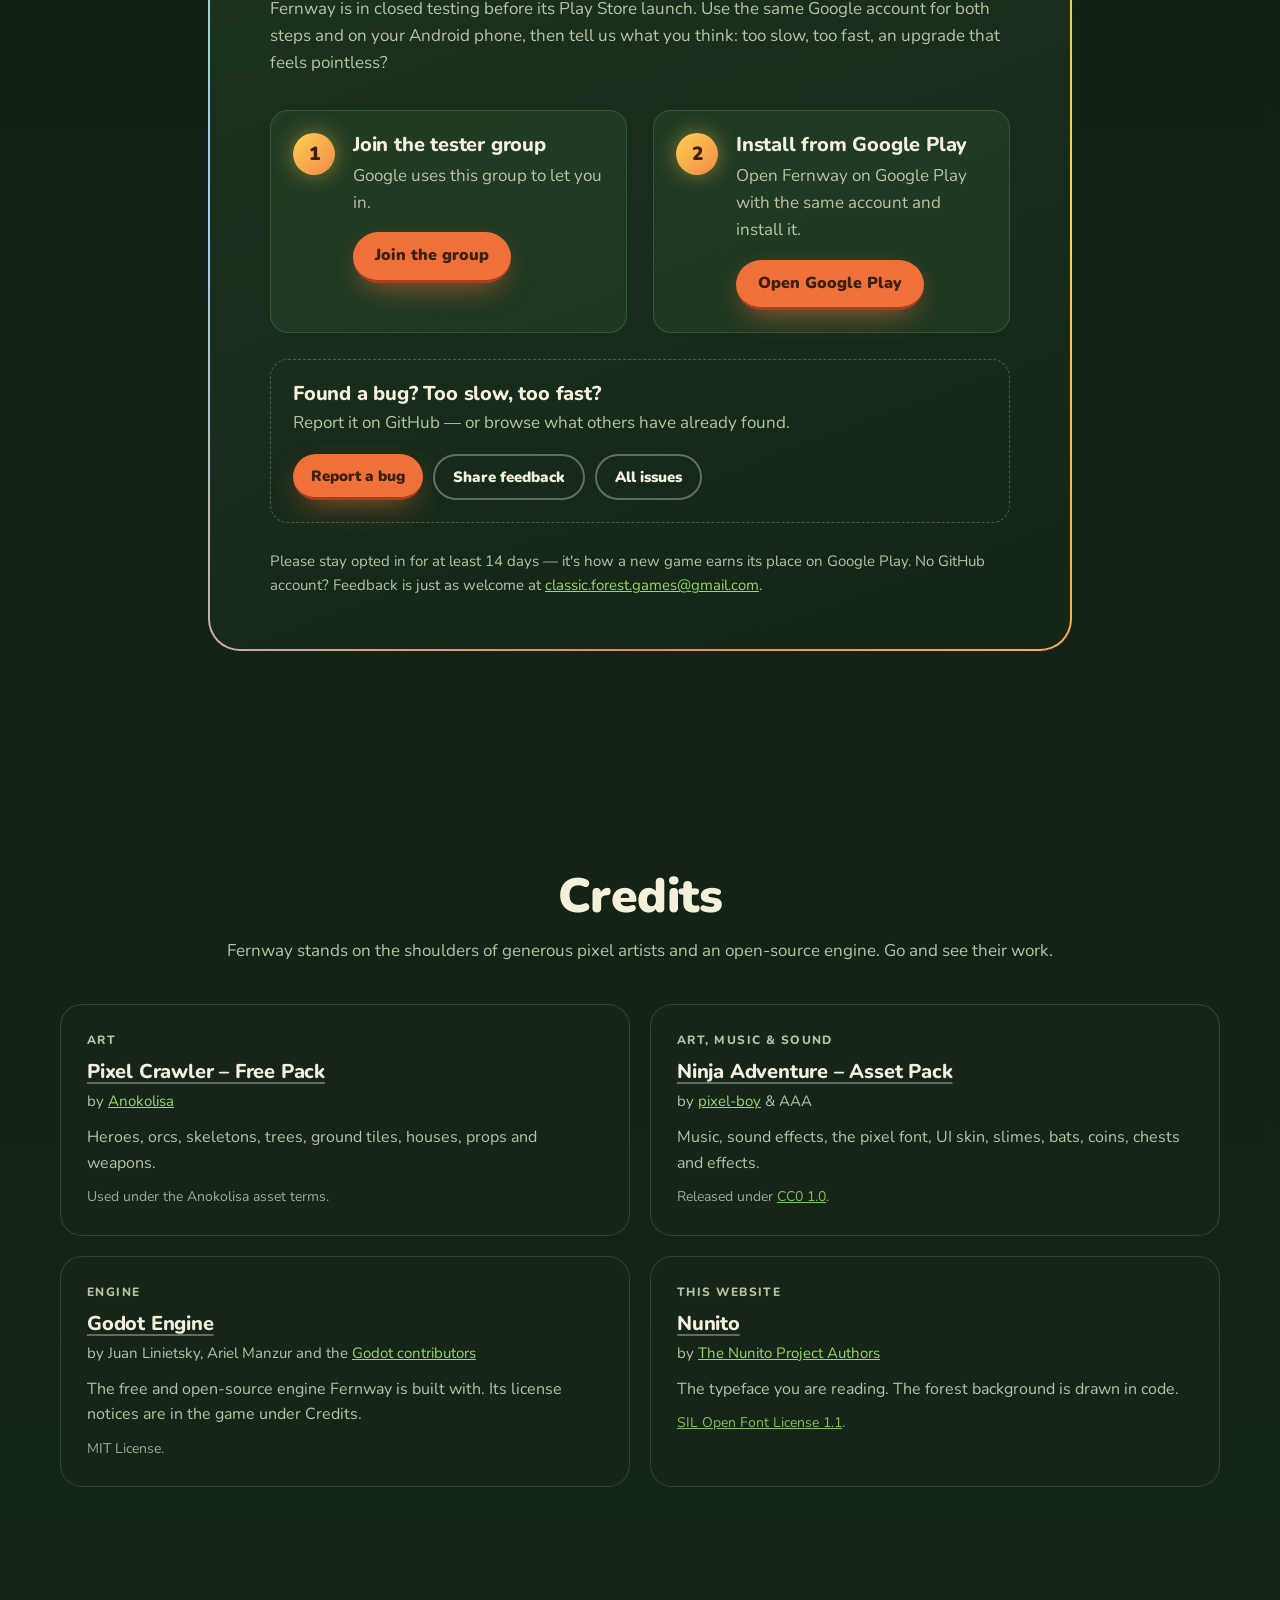
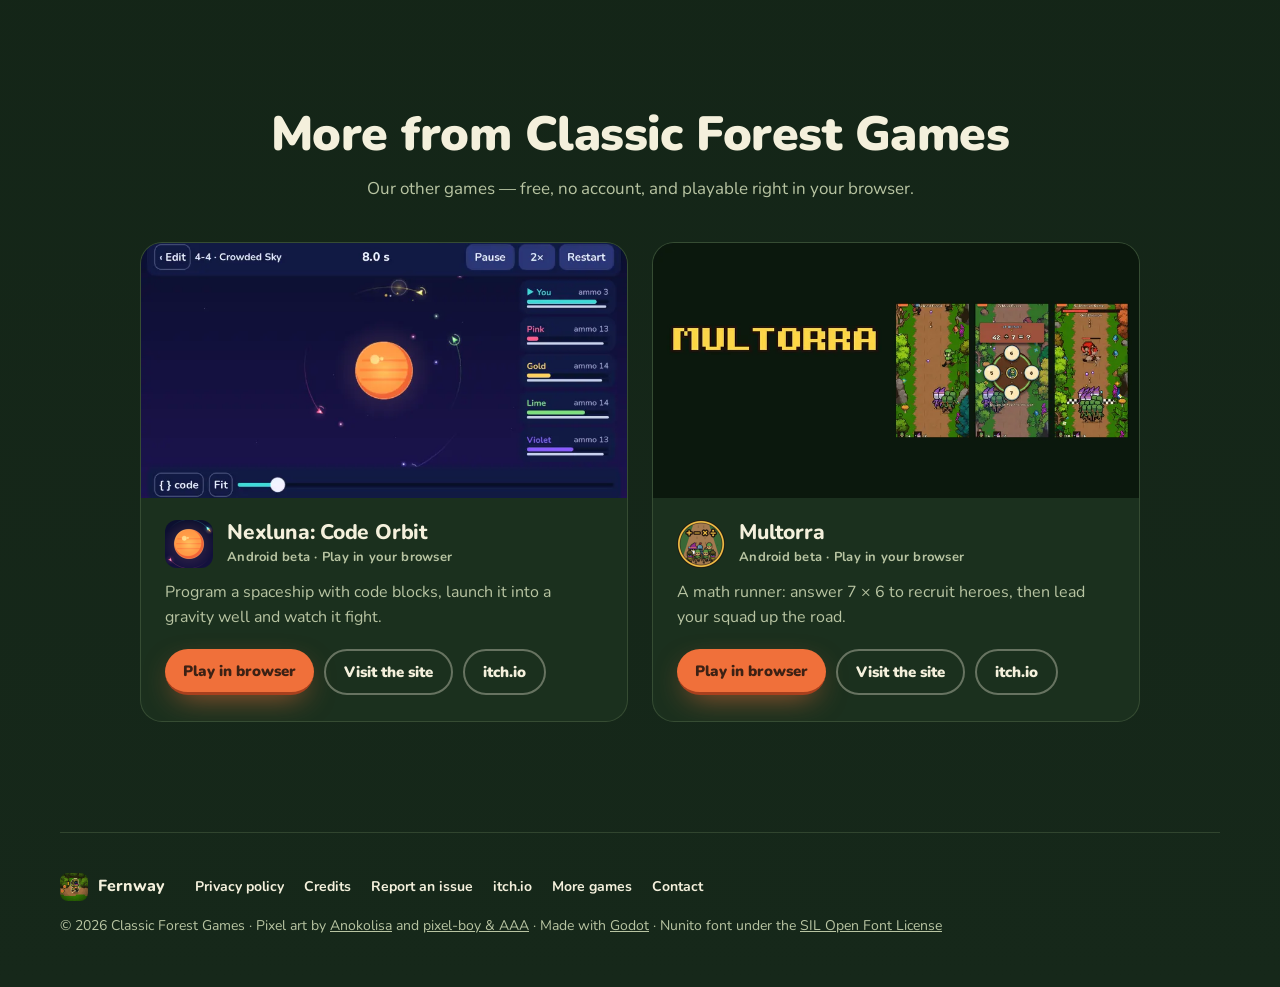
==== commit 5403141b: "docs: header has Join Android beta + Play now; footer links wrap (no sideways scroll at 360 px) Co-A" ====
--- a/index.html
+++ b/index.html
@@ -26,13 +26,15 @@
     <span>Fernway</span>
   </a>
   <nav aria-label="Sections">
-    <a href="play/">Play now</a>
     <a href="#how">How it plays</a>
     <a href="#screens">Screens</a>
     <a href="#features">Features</a>
     <a href="#credits">Credits</a>
   </nav>
-  <a class="btn btn-small" href="play/">Play now</a>
+  <div class="nav-cta">
+    <a class="btn btn-small btn-ghost" href="#beta"><span class="wide">Join Android beta</span><span class="narrow">Join beta</span></a>
+    <a class="btn btn-small" href="play/">Play now</a>
+  </div>
 </header>
 
 <main id="top">
--- a/styles.css
+++ b/styles.css
@@ -79,6 +79,8 @@
 .nav nav { display: flex; gap: 22px; margin-left: auto; }
 .nav nav a { color: var(--muted); text-decoration: none; font-weight: 700; font-size: 15px; transition: color .2s; }
 .nav nav a:hover { color: var(--text); }
+.nav-cta { display: flex; gap: 8px; flex: none; }
+.nav-cta .narrow { display: none; }
 
 /* ---------- buttons ---------- */
 .btn {
@@ -302,7 +304,7 @@
 .foot { width: min(var(--max), calc(100% - 32px)); margin: 0 auto; padding: 40px 0 50px; border-top: 1px solid var(--line); display: flex; flex-wrap: wrap; gap: 14px 30px; align-items: center; color: var(--muted); font-size: 14px; }
 .foot-brand { display: flex; align-items: center; gap: 10px; color: var(--text); font-weight: 800; font-size: 16px; }
 .foot-brand img { border-radius: 8px; }
-.foot nav { display: flex; gap: 20px; }
+.foot nav { display: flex; flex-wrap: wrap; gap: 10px 20px; }
 .foot nav a { color: var(--text); text-decoration: none; font-weight: 700; }
 .foot p { width: 100%; }
 .foot p a { color: var(--muted); }
@@ -344,7 +346,7 @@
   body { font-size: 16px; }
   .nav { gap: 10px; }
   .nav nav { display: none; }
-  .nav .btn-small { margin-left: auto; }
+  .nav-cta { margin-left: auto; }
   .hero { align-items: flex-start; padding: 96px 0 90px; }
   .section { padding: 80px 0; }
   .cards, .join, .credit-grid { grid-template-columns: 1fr; }
@@ -374,3 +376,9 @@
 .game-status { color: var(--muted); font-size: 13px; font-weight: 700; letter-spacing: .02em; margin-top: 2px; }
 .game-btns { display: flex; flex-wrap: wrap; gap: 10px; margin-top: auto; padding-top: 6px; }
 @media (max-width: 720px) { .game-grid { grid-template-columns: 1fr; } }
+@media (max-width: 420px) {
+  .nav .brand span, .nav-cta .wide { display: none; }
+  .nav-cta .narrow { display: inline; }
+  .nav-cta { gap: 6px; }
+  .nav-cta .btn-small { padding-left: 14px; padding-right: 14px; }
+}
